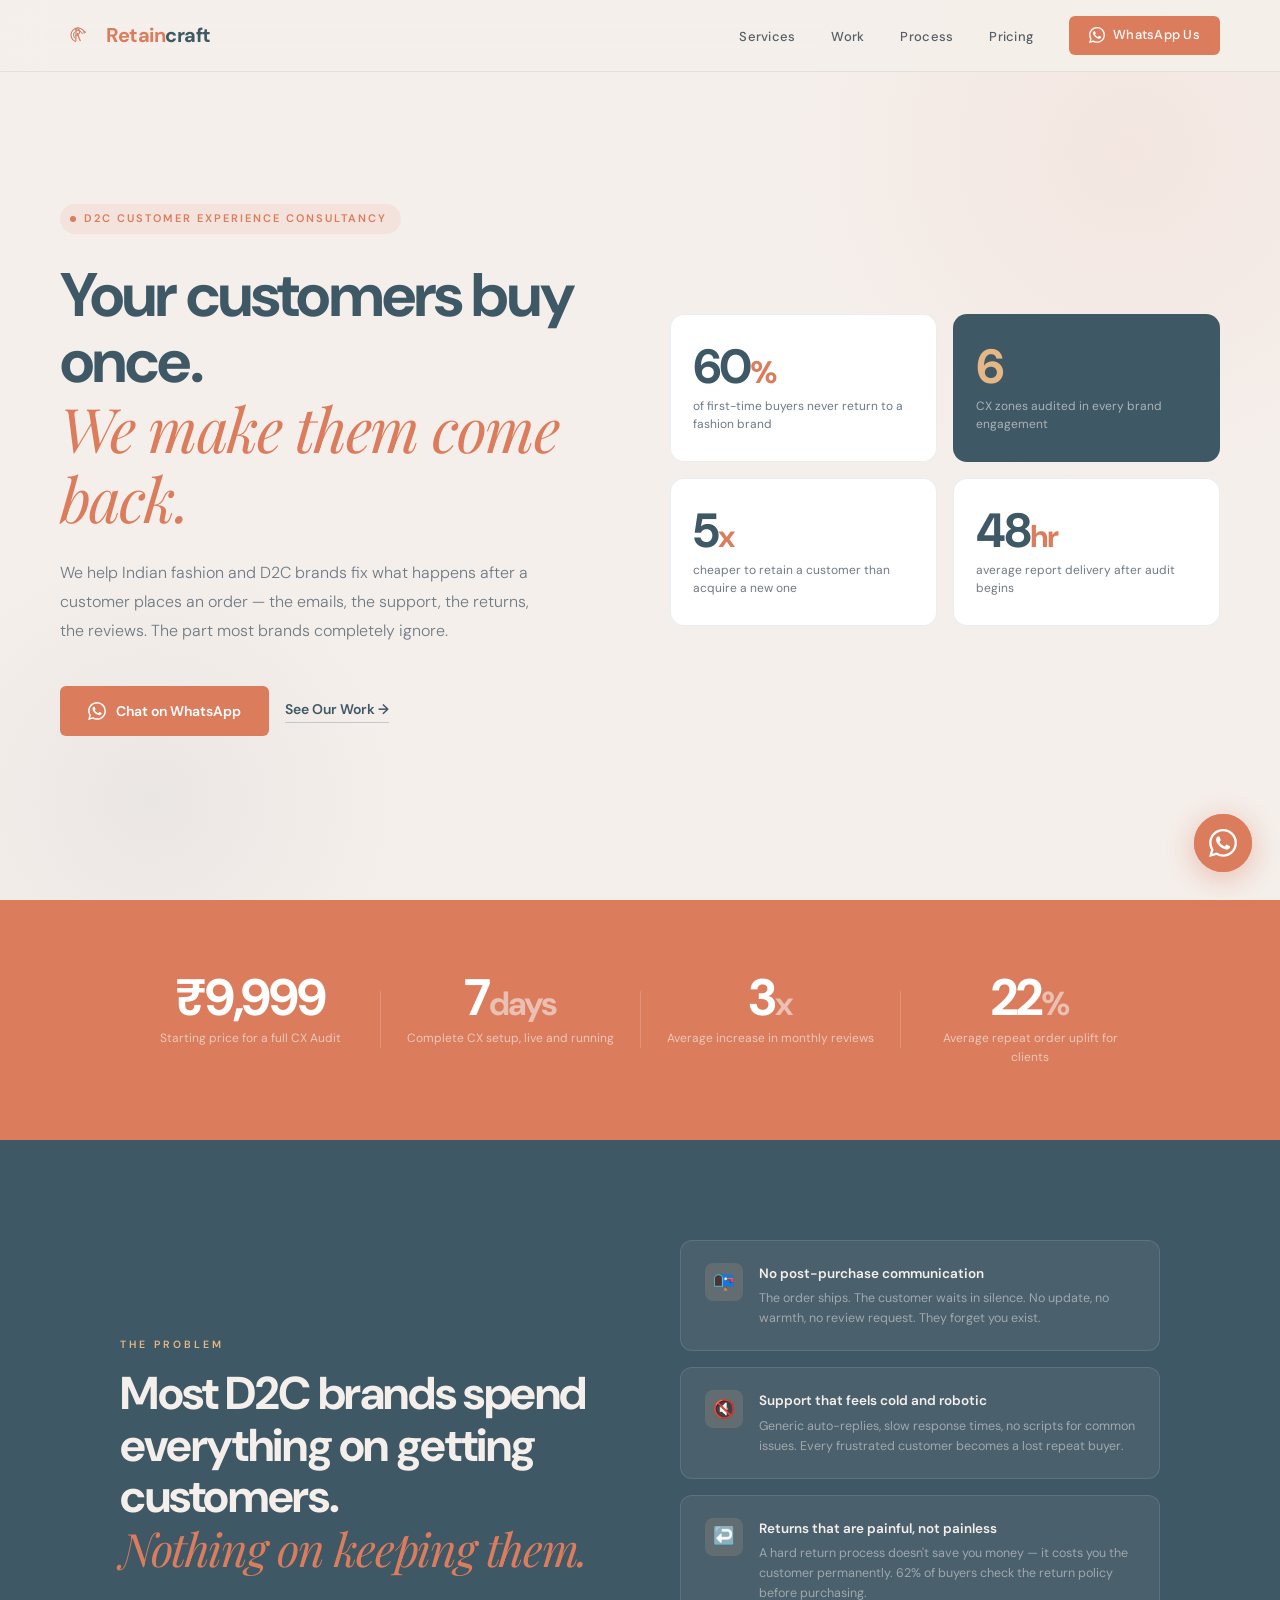
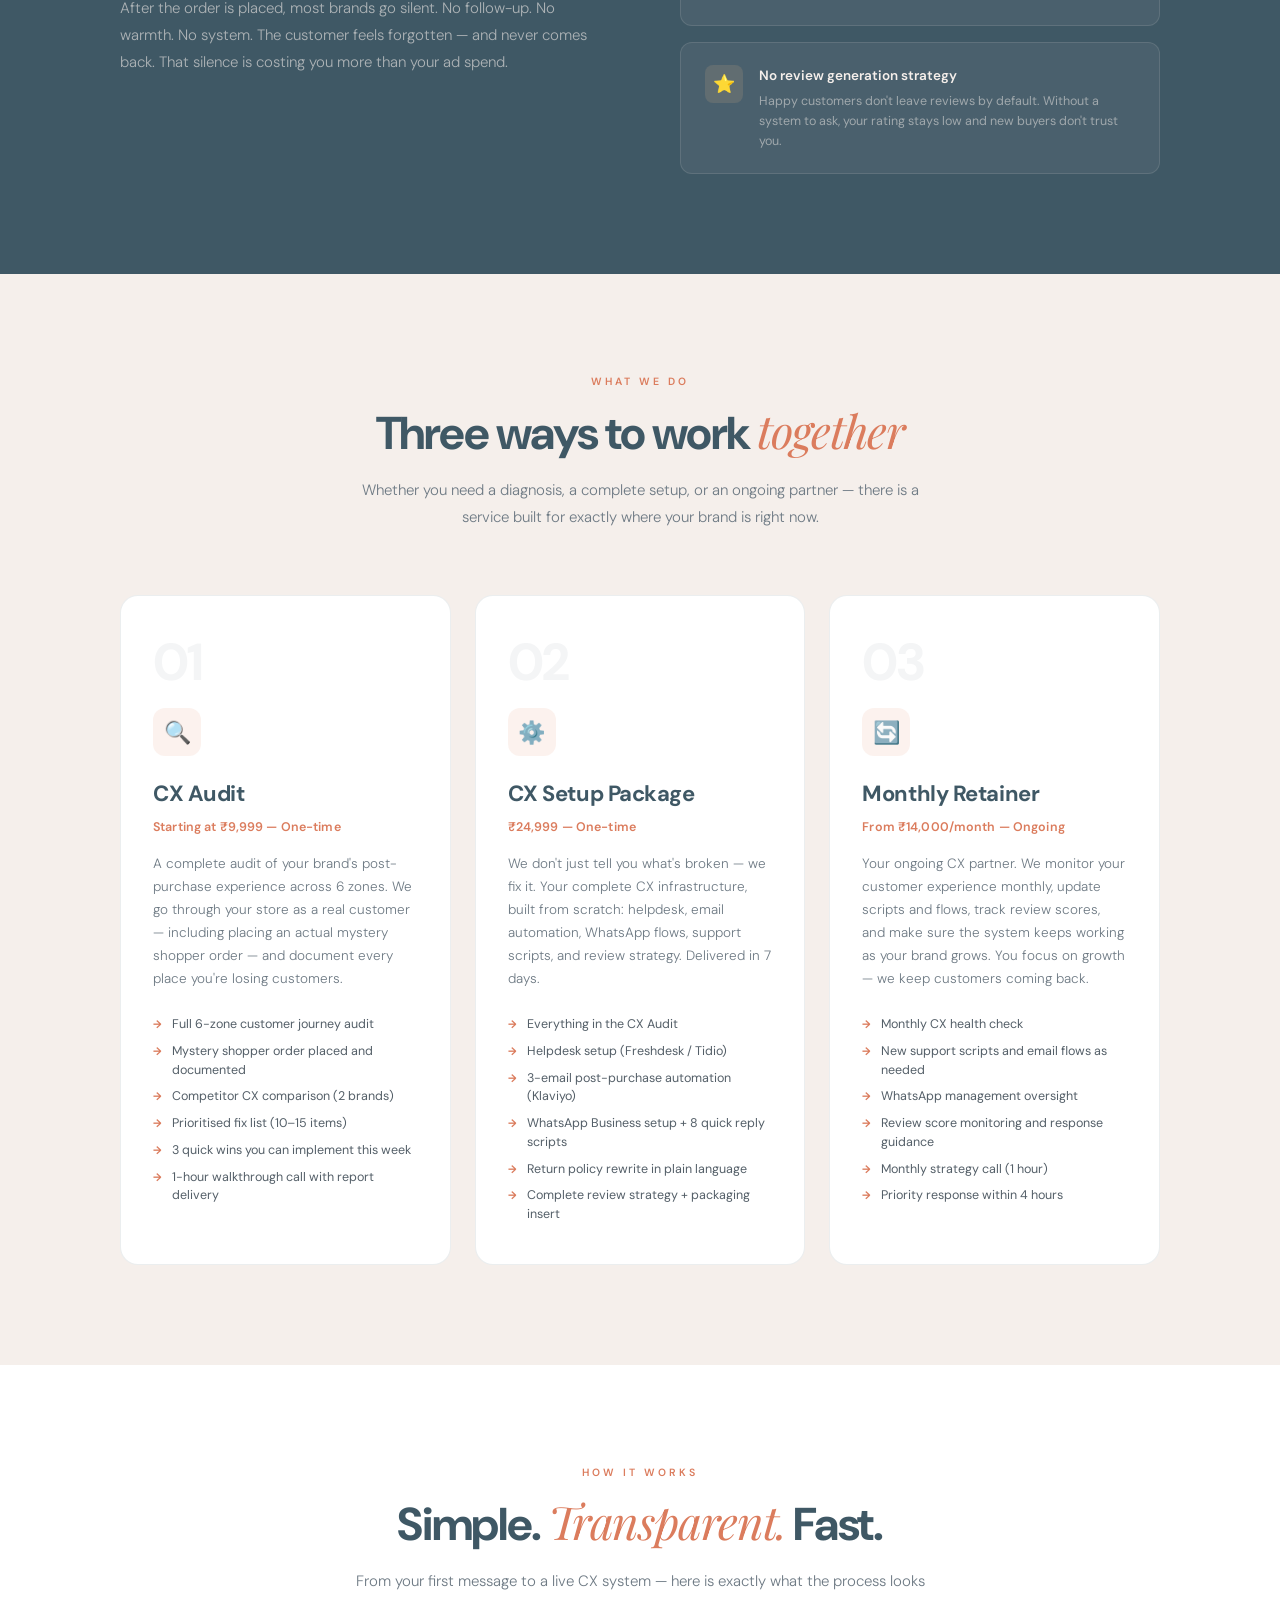
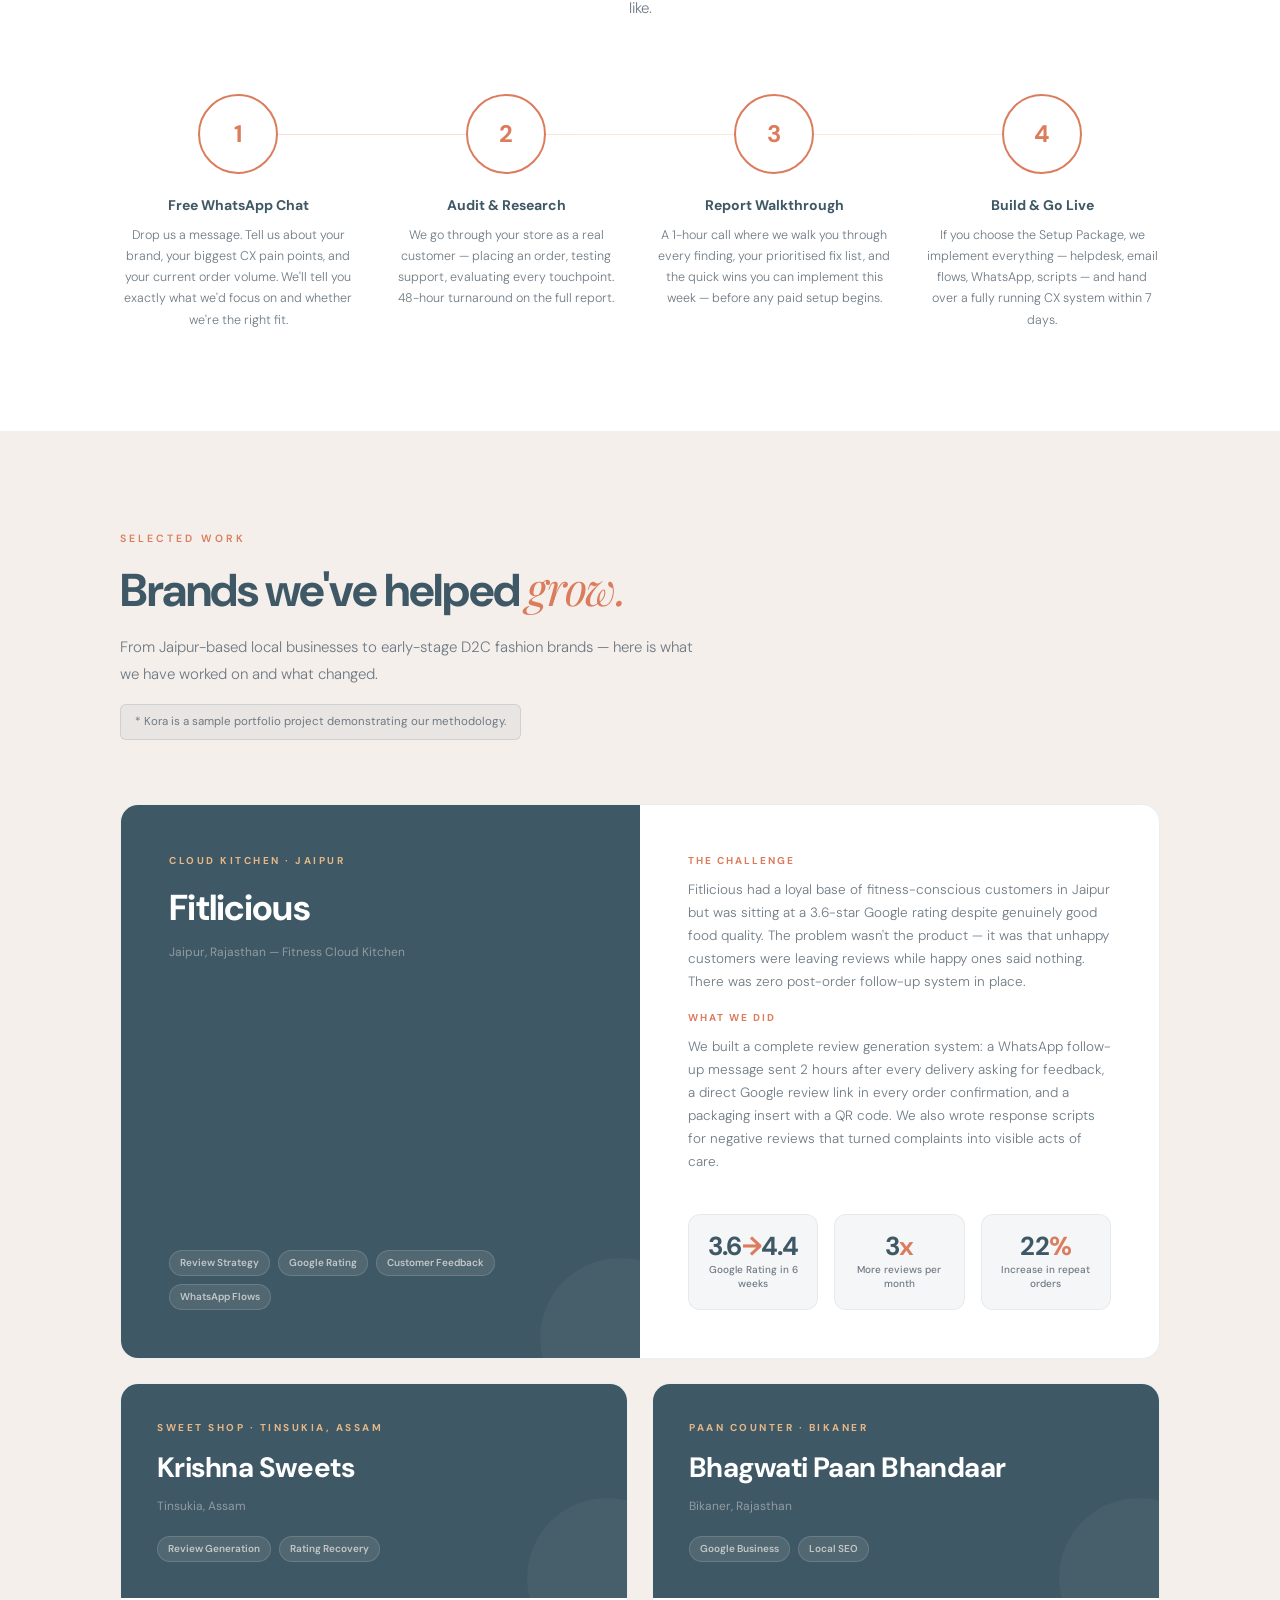
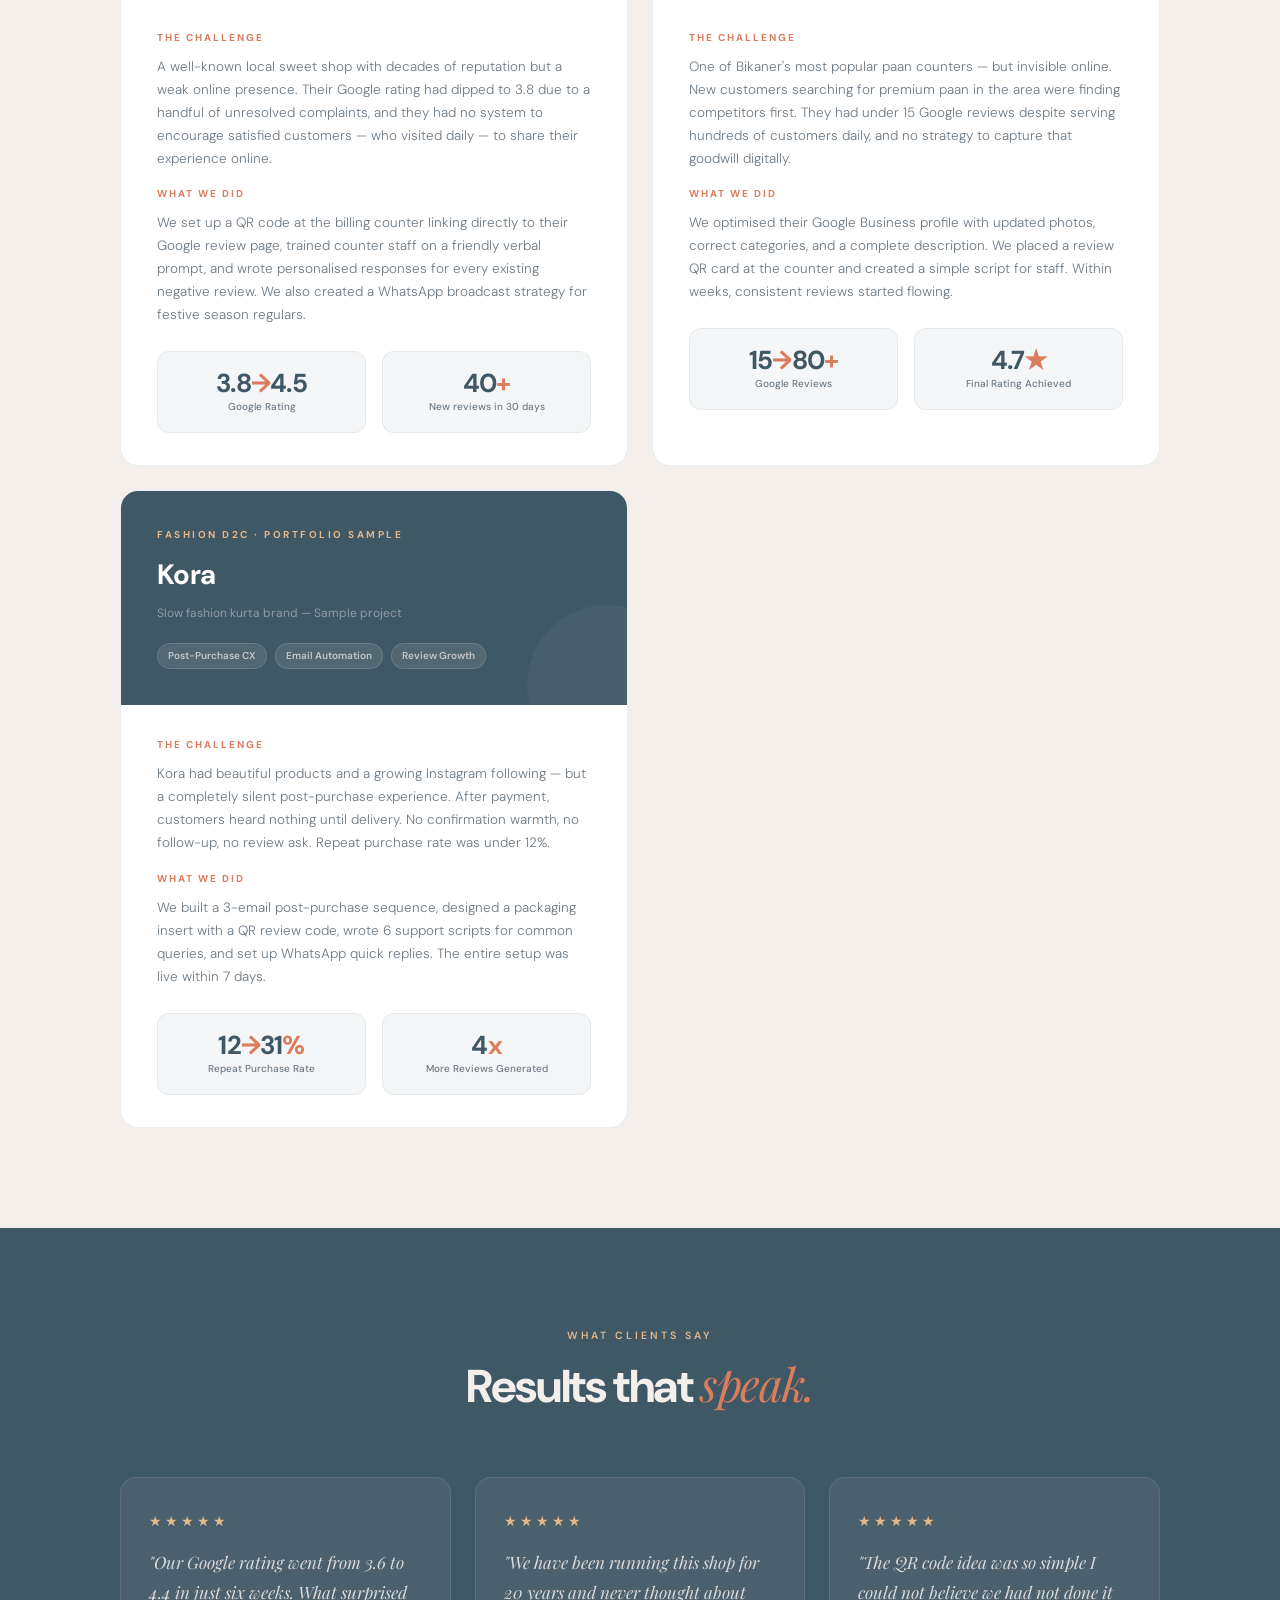
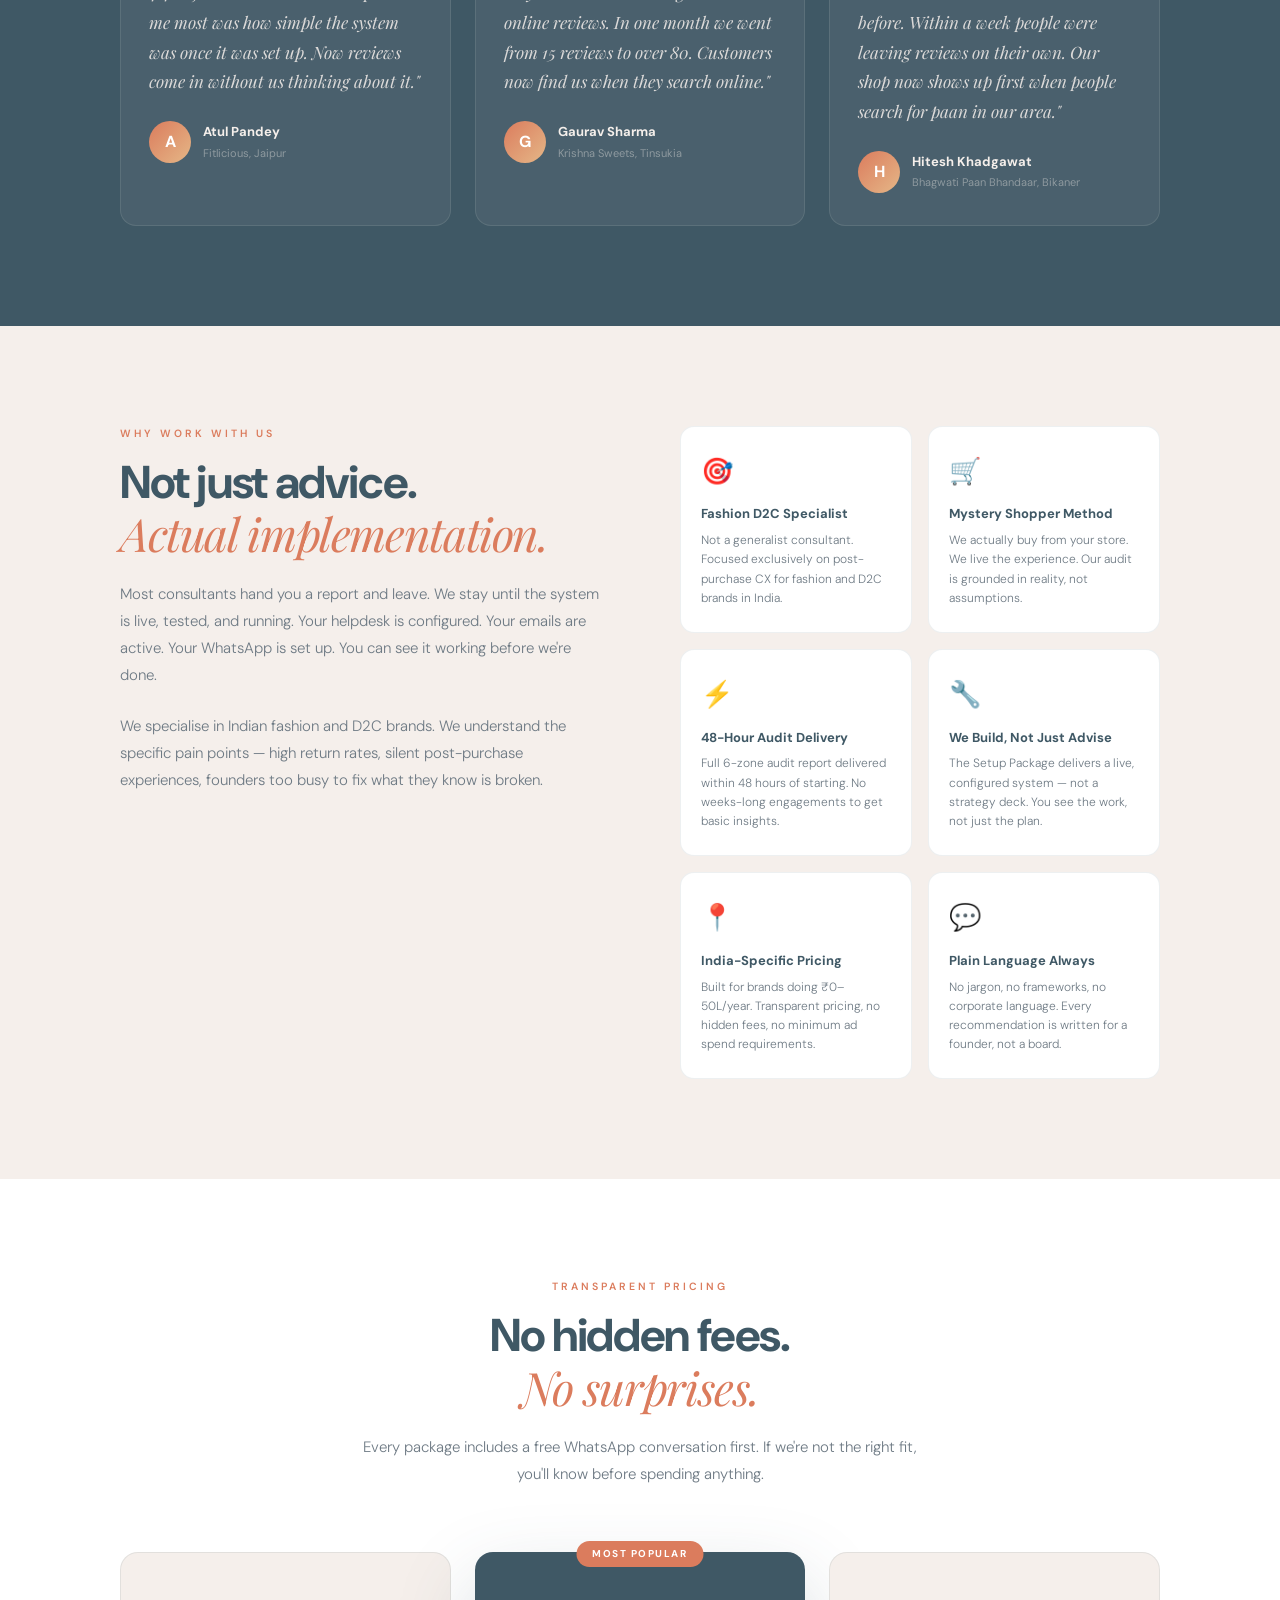
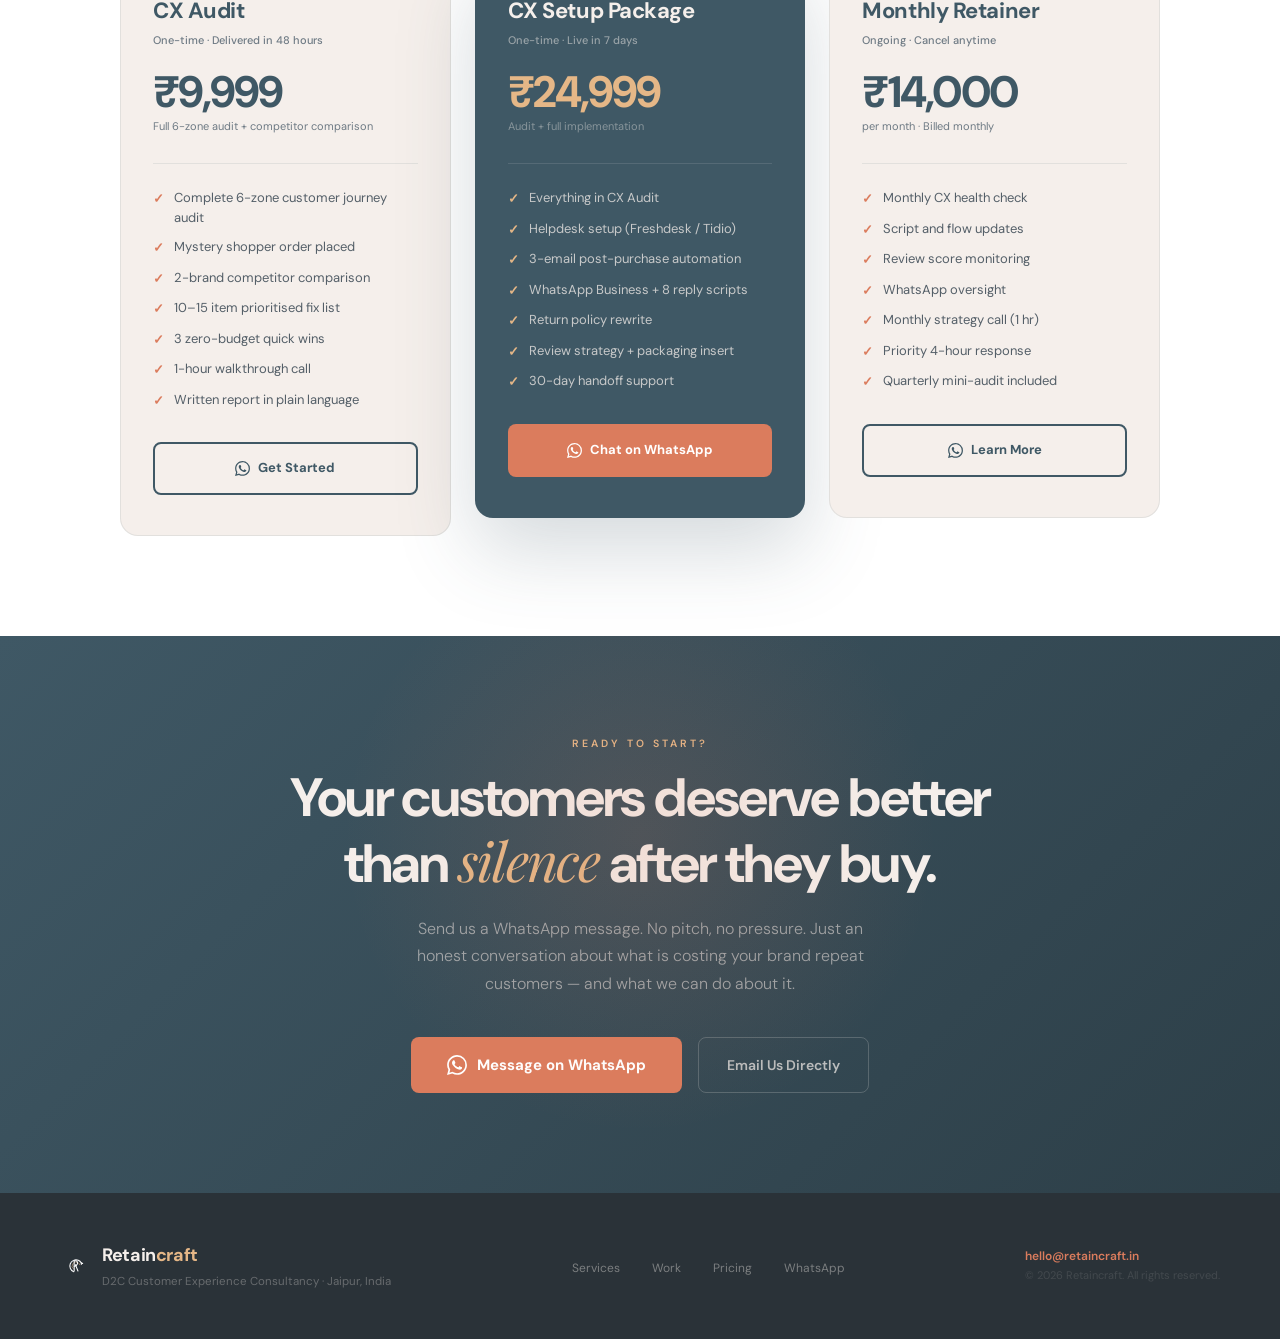
==== index.html @ b1ca8099 "Add files via upload" ====
<!DOCTYPE html>
<html lang="en">
<head>
<meta charset="UTF-8">
<meta name="viewport" content="width=device-width, initial-scale=1.0">
<title>Retaincraft — D2C Customer Experience Consultancy</title>
<link rel="preconnect" href="https://fonts.googleapis.com">
<link rel="preconnect" href="https://fonts.gstatic.com" crossorigin>
<link href="https://fonts.googleapis.com/css2?family=DM+Sans:ital,opsz,wght@0,9..40,300;0,9..40,400;0,9..40,500;0,9..40,600;0,9..40,700;1,9..40,300;1,9..40,400&family=Playfair+Display:ital,wght@1,400;1,700&display=swap" rel="stylesheet">

<style>
/* ─── BRAND TOKENS ─────────────────────────────────────────── */
:root {
  --terracotta: #DB7C5D;
  --teal:       #3F5865;
  --teal-dark:  #2d3f48;
  --sunburst:   #E5B787;
  --parchment:  #F5EFEB;
  --slate:      #545F68;
  --slate-light:#6e7a84;
  --white:      #FFFFFF;
  --ink:        #2a3238;
}

*,*::before,*::after{box-sizing:border-box;margin:0;padding:0}
html{scroll-behavior:smooth;font-size:16px}
body{font-family:'DM Sans',sans-serif;background:var(--parchment);color:var(--slate);overflow-x:hidden;line-height:1.6}

/* ─── NOISE TEXTURE ─── */
body::before{
  content:'';position:fixed;inset:0;
  background-image:url("data:image/svg+xml,%3Csvg viewBox='0 0 256 256' xmlns='http://www.w3.org/2000/svg'%3E%3Cfilter id='noise'%3E%3CfeTurbulence type='fractalNoise' baseFrequency='0.85' numOctaves='4' stitchTiles='stitch'/%3E%3C/filter%3E%3Crect width='100%25' height='100%25' filter='url(%23noise)' opacity='0.04'/%3E%3C/svg%3E");
  background-size:200px;pointer-events:none;z-index:0;opacity:0.5;
}
body>*{position:relative;z-index:1}

/* ─── NAV ─── */
nav{
  position:fixed;top:0;left:0;right:0;z-index:200;
  padding:16px 60px;display:flex;justify-content:space-between;align-items:center;
  background:rgba(245,239,235,0.88);backdrop-filter:blur(20px);
  border-bottom:1px solid rgba(63,88,101,0.1);
  transition:box-shadow 0.3s,background 0.3s;
}
nav.scrolled{box-shadow:0 4px 32px rgba(63,88,101,0.12);background:rgba(245,239,235,0.97)}
.nav-logo{display:flex;align-items:center;gap:10px;text-decoration:none}
.nav-logo-canvas{display:block}
.nav-wordmark{font-size:20px;font-weight:700;letter-spacing:-0.5px;color:var(--terracotta)}
.nav-wordmark span{color:var(--teal)}
.nav-links{display:flex;gap:36px;list-style:none;align-items:center}
.nav-links a{font-size:13px;font-weight:500;color:var(--slate);text-decoration:none;transition:color 0.2s;letter-spacing:0.02em}
.nav-links a:hover{color:var(--terracotta)}
.nav-wa{
  display:flex;align-items:center;gap:8px;
  background:var(--terracotta);color:var(--white)!important;
  padding:9px 20px;border-radius:6px;font-size:13px;font-weight:600;
  text-decoration:none;transition:all 0.25s;letter-spacing:0.02em;
}
.nav-wa:hover{background:var(--teal);transform:translateY(-1px);box-shadow:0 6px 20px rgba(219,124,93,0.35)}
.nav-wa svg{flex-shrink:0}
.hamburger{display:none;flex-direction:column;gap:5px;cursor:pointer;padding:4px}
.hamburger span{width:22px;height:2px;background:var(--teal);border-radius:2px;transition:all 0.3s}
.mobile-menu{display:none;position:fixed;top:0;left:0;right:0;bottom:0;background:var(--parchment);z-index:199;padding:80px 40px 40px;flex-direction:column;gap:24px}
.mobile-menu.open{display:flex}
.mobile-menu a{font-size:22px;font-weight:600;color:var(--teal);text-decoration:none;padding:12px 0;border-bottom:1px solid rgba(63,88,101,0.1)}
.mobile-menu-wa{background:var(--terracotta)!important;color:var(--white)!important;padding:16px 24px!important;border-radius:8px;border-bottom:none!important;text-align:center;margin-top:8px;display:flex!important;align-items:center;justify-content:center;gap:10px}

/* ─── HERO ─── */
#hero{
  min-height:100vh;display:grid;grid-template-columns:1fr 1fr;align-items:center;
  padding:120px 60px 80px;gap:60px;position:relative;overflow:hidden;
  background:var(--parchment);
}
.hero-bg-blob{
  position:absolute;top:-200px;right:-200px;width:700px;height:700px;
  background:radial-gradient(circle,rgba(219,124,93,0.08),transparent 70%);
  border-radius:50%;pointer-events:none;
}
.hero-bg-blob2{
  position:absolute;bottom:-150px;left:-100px;width:500px;height:500px;
  background:radial-gradient(circle,rgba(63,88,101,0.06),transparent 70%);
  border-radius:50%;pointer-events:none;
}
.hero-pill{
  display:inline-flex;align-items:center;gap:8px;
  font-size:11px;font-weight:600;letter-spacing:2px;text-transform:uppercase;
  color:var(--terracotta);background:rgba(219,124,93,0.1);
  padding:6px 14px 6px 10px;border-radius:20px;margin-bottom:28px;
  opacity:0;animation:fadeUp 0.8s 0.1s forwards;
}
.hero-pill::before{content:'';width:6px;height:6px;background:var(--terracotta);border-radius:50%;flex-shrink:0}
.hero-title{
  font-family:'DM Sans',sans-serif;
  font-size:clamp(38px,4.8vw,64px);font-weight:700;line-height:1.08;
  color:var(--teal);margin-bottom:24px;letter-spacing:-0.03em;
  opacity:0;animation:fadeUp 0.8s 0.25s forwards;
}
.hero-title em{font-family:'Playfair Display',serif;font-style:italic;color:var(--terracotta);font-weight:400}
.hero-sub{
  font-size:16px;line-height:1.8;color:var(--slate-light);max-width:480px;
  margin-bottom:40px;font-weight:300;
  opacity:0;animation:fadeUp 0.8s 0.4s forwards;
}
.hero-actions{
  display:flex;gap:16px;align-items:center;flex-wrap:wrap;
  opacity:0;animation:fadeUp 0.8s 0.55s forwards;
}
.btn-wa{
  display:inline-flex;align-items:center;gap:10px;
  background:var(--terracotta);color:var(--white);
  padding:14px 28px;border-radius:6px;font-size:14px;font-weight:600;
  text-decoration:none;transition:all 0.25s;
}
.btn-wa:hover{background:var(--teal);transform:translateY(-2px);box-shadow:0 10px 30px rgba(219,124,93,0.35)}
.btn-ghost{
  color:var(--teal);font-size:14px;font-weight:600;text-decoration:none;
  display:flex;align-items:center;gap:8px;transition:gap 0.2s;
  border-bottom:1.5px solid rgba(63,88,101,0.25);padding-bottom:2px;
}
.btn-ghost:hover{gap:14px;border-color:var(--terracotta);color:var(--terracotta)}

/* Hero right stats */
.hero-right{opacity:0;animation:fadeIn 1s 0.4s forwards}
.hero-stats{display:grid;grid-template-columns:1fr 1fr;gap:16px}
.stat-card{
  background:var(--white);border:1px solid rgba(63,88,101,0.1);border-radius:14px;
  padding:28px 22px;transition:all 0.3s;position:relative;overflow:hidden;
}
.stat-card::after{
  content:'';position:absolute;bottom:0;left:0;right:0;height:3px;
  background:var(--terracotta);transform:scaleX(0);transform-origin:left;transition:transform 0.3s;
}
.stat-card:hover{transform:translateY(-4px);box-shadow:0 16px 48px rgba(63,88,101,0.12)}
.stat-card:hover::after{transform:scaleX(1)}
.stat-num{
  font-size:clamp(36px,4vw,48px);font-weight:700;color:var(--teal);
  line-height:1;margin-bottom:6px;letter-spacing:-0.04em;
}
.stat-num span{color:var(--terracotta);font-size:0.65em}
.stat-label{font-size:12px;color:var(--slate-light);font-weight:400;line-height:1.5}
.stat-card.dark{background:var(--teal)}
.stat-card.dark .stat-num{color:var(--sunburst)}
.stat-card.dark .stat-num span{color:rgba(229,183,135,0.7)}
.stat-card.dark .stat-label{color:rgba(245,239,235,0.6)}
.stat-card.dark::after{background:var(--sunburst)}

/* ─── SHARED SECTION ─── */
section{position:relative;z-index:1}
.section-inner{max-width:1160px;margin:0 auto;padding:0 60px}
.section-tag{
  font-size:10.5px;font-weight:600;letter-spacing:3px;text-transform:uppercase;
  color:var(--terracotta);margin-bottom:14px;display:block;
}
.section-title{
  font-family:'DM Sans',sans-serif;font-size:clamp(30px,4vw,46px);
  font-weight:700;color:var(--teal);line-height:1.12;margin-bottom:18px;
  letter-spacing:-0.03em;
}
.section-title em{font-family:'Playfair Display',serif;font-style:italic;color:var(--terracotta);font-weight:400}
.section-body{font-size:15px;color:var(--slate-light);line-height:1.8;max-width:580px;font-weight:300}

/* ─── PROBLEM ─── */
#problem{padding:100px 0;background:var(--teal);overflow:hidden}
#problem .section-inner{display:grid;grid-template-columns:1fr 1fr;gap:80px;align-items:center}
.problem-left .section-tag{color:var(--sunburst)}
.problem-left .section-title{color:var(--parchment)}
.problem-left .section-body{color:rgba(245,239,235,0.6)}
.problem-right{display:flex;flex-direction:column;gap:16px}
.problem-item{
  background:rgba(245,239,235,0.06);border:1px solid rgba(245,239,235,0.12);
  border-radius:12px;padding:22px 24px;display:flex;align-items:flex-start;gap:16px;
  transition:all 0.3s;
}
.problem-item:hover{background:rgba(245,239,235,0.1);border-color:rgba(229,183,135,0.4);transform:translateX(6px)}
.problem-icon{
  font-size:18px;min-width:38px;height:38px;background:rgba(229,183,135,0.15);
  border-radius:8px;display:flex;align-items:center;justify-content:center;flex-shrink:0;
}
.problem-text strong{display:block;font-size:13.5px;font-weight:600;color:var(--parchment);margin-bottom:4px}
.problem-text p{font-size:12.5px;color:rgba(245,239,235,0.5);line-height:1.6}

/* ─── SERVICES ─── */
#services{padding:100px 0;background:var(--parchment)}
.services-header{text-align:center;margin-bottom:64px}
.services-header .section-body{margin:0 auto}
.services-grid{display:grid;grid-template-columns:repeat(3,1fr);gap:24px}
.service-card{
  background:var(--white);border:1px solid rgba(63,88,101,0.1);border-radius:18px;
  padding:40px 32px;transition:all 0.35s;position:relative;overflow:hidden;
}
.service-card::before{
  content:'';position:absolute;top:0;left:0;right:0;height:4px;
  background:linear-gradient(90deg,var(--terracotta),var(--sunburst));
  transform:scaleX(0);transform-origin:left;transition:transform 0.35s;
}
.service-card:hover{transform:translateY(-6px);box-shadow:0 24px 64px rgba(63,88,101,0.12);border-color:transparent}
.service-card:hover::before{transform:scaleX(1)}
.service-num{
  font-size:52px;font-weight:700;color:rgba(63,88,101,0.06);line-height:1;
  margin-bottom:20px;letter-spacing:-0.04em;
}
.service-icon{
  width:48px;height:48px;background:rgba(219,124,93,0.1);border-radius:12px;
  display:flex;align-items:center;justify-content:center;font-size:22px;margin-bottom:20px;
}
.service-name{font-size:22px;font-weight:700;color:var(--teal);margin-bottom:6px;letter-spacing:-0.02em}
.service-price{font-size:12.5px;font-weight:600;color:var(--terracotta);margin-bottom:16px;letter-spacing:0.01em}
.service-desc{font-size:13.5px;color:var(--slate-light);line-height:1.7;margin-bottom:24px;font-weight:300}
.service-features{list-style:none;display:flex;flex-direction:column;gap:8px}
.service-features li{
  font-size:12.5px;color:var(--slate);display:flex;align-items:flex-start;gap:10px;line-height:1.5;
}
.service-features li::before{
  content:'→';color:var(--terracotta);font-weight:700;margin-top:1px;flex-shrink:0;font-size:11px;
}

/* ─── PROCESS ─── */
#process{padding:100px 0;background:var(--white)}
.process-header{text-align:center;margin-bottom:72px}
.process-header .section-body{margin:0 auto}
.process-steps{display:grid;grid-template-columns:repeat(4,1fr);gap:32px;position:relative}
.process-steps::before{
  content:'';position:absolute;top:40px;
  left:calc(12.5% + 20px);right:calc(12.5% + 20px);height:1px;
  background:linear-gradient(90deg,var(--terracotta),var(--sunburst));opacity:0.25;
}
.process-step{text-align:center}
.step-bubble{
  width:80px;height:80px;border-radius:50%;border:2px solid var(--terracotta);
  display:flex;align-items:center;justify-content:center;margin:0 auto 20px;
  font-size:24px;font-weight:700;color:var(--terracotta);position:relative;z-index:1;
  transition:all 0.3s;background:var(--white);
}
.process-step:hover .step-bubble{
  background:var(--terracotta);color:var(--white);transform:scale(1.1);
  box-shadow:0 8px 30px rgba(219,124,93,0.3);
}
.step-title{font-size:14px;font-weight:700;color:var(--teal);margin-bottom:8px}
.step-desc{font-size:12.5px;color:var(--slate-light);line-height:1.7;font-weight:300}

/* ─── CASE STUDIES ─── */
#work{padding:100px 0;background:var(--parchment)}
.work-header{margin-bottom:64px}
.work-disclaimer{
  font-size:11.5px;color:var(--slate-light);
  background:rgba(63,88,101,0.06);border:1px solid rgba(63,88,101,0.15);
  padding:8px 14px;border-radius:6px;margin-top:16px;display:inline-block;
}
.cases-grid{display:grid;grid-template-columns:repeat(2,1fr);gap:24px}
.case-card{
  background:var(--white);border:1px solid rgba(63,88,101,0.1);
  border-radius:18px;overflow:hidden;transition:all 0.35s;
}
.case-card:hover{transform:translateY(-5px);box-shadow:0 24px 64px rgba(63,88,101,0.12)}
.case-card.featured{grid-column:1/-1;display:grid;grid-template-columns:1fr 1fr}
.case-header{padding:36px;background:var(--teal);position:relative;overflow:hidden}
.case-header::before{
  content:'';position:absolute;bottom:-60px;right:-60px;width:160px;height:160px;
  background:rgba(245,239,235,0.04);border-radius:50%;
}
.case-card.featured .case-header{padding:48px;display:flex;flex-direction:column;justify-content:space-between}
.case-type{font-size:10px;font-weight:700;letter-spacing:2.5px;text-transform:uppercase;color:var(--sunburst);margin-bottom:10px}
.case-brand{font-size:28px;font-weight:700;color:var(--white);margin-bottom:6px;letter-spacing:-0.02em}
.case-card.featured .case-brand{font-size:36px}
.case-location{font-size:12px;color:rgba(245,239,235,0.45);margin-bottom:20px}
.case-tags{display:flex;flex-wrap:wrap;gap:8px}
.case-tag{
  font-size:10px;font-weight:600;padding:4px 10px;border-radius:20px;
  background:rgba(245,239,235,0.1);color:rgba(245,239,235,0.7);
  border:1px solid rgba(245,239,235,0.15);
}
.case-body{padding:32px 36px}
.case-card.featured .case-body{padding:48px;display:flex;flex-direction:column;justify-content:center}
.case-section-title{font-size:10px;font-weight:700;letter-spacing:2px;text-transform:uppercase;color:var(--terracotta);margin-bottom:10px}
.case-text{font-size:13.5px;color:var(--slate-light);line-height:1.7;margin-bottom:16px;font-weight:300}
.case-results{display:grid;grid-template-columns:repeat(3,1fr);gap:16px;margin-top:24px}
.case-card:not(.featured) .case-results{grid-template-columns:repeat(2,1fr)}
.result-item{
  text-align:center;padding:18px 10px;background:rgba(63,88,101,0.05);
  border-radius:12px;border:1px solid rgba(63,88,101,0.08);
}
.result-num{
  font-size:26px;font-weight:700;color:var(--teal);line-height:1;
  margin-bottom:4px;letter-spacing:-0.03em;
}
.result-num span{color:var(--terracotta)}
.result-label{font-size:10px;color:var(--slate-light);font-weight:500;line-height:1.4}

/* ─── TESTIMONIALS ─── */
#testimonials{padding:100px 0;background:var(--teal)}
.testimonials-header{text-align:center;margin-bottom:64px}
.testimonials-header .section-tag{color:var(--sunburst)}
.testimonials-header .section-title{color:var(--parchment)}
.testimonials-grid{display:grid;grid-template-columns:repeat(3,1fr);gap:24px}
.testimonial-card{
  background:rgba(245,239,235,0.06);border:1px solid rgba(245,239,235,0.1);
  border-radius:16px;padding:32px 28px;transition:all 0.3s;
}
.testimonial-card:hover{background:rgba(245,239,235,0.1);transform:translateY(-4px);border-color:rgba(229,183,135,0.3)}
.testimonial-stars{font-size:14px;color:var(--sunburst);margin-bottom:16px;letter-spacing:3px}
.testimonial-quote{
  font-family:'Playfair Display',serif;font-size:17px;font-style:italic;
  color:rgba(245,239,235,0.85);line-height:1.75;margin-bottom:24px;font-weight:400;
}
.testimonial-author{display:flex;align-items:center;gap:12px}
.author-avatar{
  width:42px;height:42px;border-radius:50%;
  background:linear-gradient(135deg,var(--terracotta),var(--sunburst));
  display:flex;align-items:center;justify-content:center;
  font-size:16px;font-weight:700;color:var(--white);flex-shrink:0;
}
.author-name{font-size:13px;font-weight:700;color:var(--parchment)}
.author-brand{font-size:11px;color:rgba(245,239,235,0.4);margin-top:2px}

/* ─── WHY ─── */
#why{padding:100px 0;background:var(--parchment)}
#why .section-inner{display:grid;grid-template-columns:1fr 1fr;gap:80px;align-items:start}
.why-grid{display:grid;grid-template-columns:1fr 1fr;gap:16px}
.why-item{
  background:var(--white);border:1px solid rgba(63,88,101,0.09);
  border-radius:14px;padding:24px 20px;transition:all 0.3s;
}
.why-item:hover{border-color:var(--terracotta);transform:translateY(-3px);box-shadow:0 8px 30px rgba(219,124,93,0.1)}
.why-icon{font-size:26px;margin-bottom:12px;display:block}
.why-title{font-size:13px;font-weight:700;color:var(--teal);margin-bottom:6px}
.why-desc{font-size:12px;color:var(--slate-light);line-height:1.6;font-weight:300}

/* ─── NUMBERS BAR ─── */
#numbers{padding:72px 0;background:var(--terracotta)}
.numbers-inner{max-width:1160px;margin:0 auto;padding:0 60px;display:grid;grid-template-columns:repeat(4,1fr);gap:0}
.number-block{text-align:center;padding:0 24px;position:relative}
.number-block+.number-block::before{
  content:'';position:absolute;left:0;top:50%;transform:translateY(-50%);
  height:60%;width:1px;background:rgba(245,239,235,0.2);
}
.number-value{font-size:clamp(36px,4vw,52px);font-weight:700;color:var(--white);letter-spacing:-0.04em;line-height:1}
.number-value span{color:rgba(245,239,235,0.6);font-size:0.65em}
.number-label{font-size:12px;color:rgba(245,239,235,0.65);margin-top:6px;font-weight:400}

/* ─── PRICING ─── */
#pricing{padding:100px 0;background:var(--white)}
.pricing-header{text-align:center;margin-bottom:64px}
.pricing-header .section-body{margin:0 auto}
.pricing-grid{display:grid;grid-template-columns:repeat(3,1fr);gap:24px;align-items:start}
.price-card{
  background:var(--parchment);border:1px solid rgba(63,88,101,0.1);
  border-radius:18px;padding:40px 32px;transition:all 0.35s;position:relative;
}
.price-card.featured-price{
  background:var(--teal);border-color:transparent;
  transform:scale(1.04);box-shadow:0 32px 80px rgba(63,88,101,0.22);
}
.price-card:hover:not(.featured-price){transform:translateY(-5px);box-shadow:0 20px 60px rgba(63,88,101,0.1)}
.popular-badge{
  position:absolute;top:-12px;left:50%;transform:translateX(-50%);
  background:var(--terracotta);color:var(--white);
  font-size:10px;font-weight:700;letter-spacing:1.5px;text-transform:uppercase;
  padding:5px 16px;border-radius:20px;white-space:nowrap;
}
.price-name{font-size:22px;font-weight:700;color:var(--teal);margin-bottom:4px;letter-spacing:-0.02em}
.featured-price .price-name{color:var(--parchment)}
.price-type{font-size:11px;color:var(--slate-light);font-weight:500;margin-bottom:20px}
.featured-price .price-type{color:rgba(245,239,235,0.5)}
.price-amount{font-size:44px;font-weight:700;color:var(--teal);line-height:1;margin-bottom:4px;letter-spacing:-0.04em}
.featured-price .price-amount{color:var(--sunburst)}
.price-sub{font-size:11px;color:var(--slate-light);margin-bottom:28px}
.featured-price .price-sub{color:rgba(245,239,235,0.4)}
.price-divider{height:1px;background:rgba(63,88,101,0.1);margin-bottom:24px}
.featured-price .price-divider{background:rgba(245,239,235,0.12)}
.price-features{list-style:none;display:flex;flex-direction:column;gap:10px;margin-bottom:32px}
.price-features li{
  font-size:13px;color:var(--slate);display:flex;align-items:flex-start;gap:10px;line-height:1.5;
}
.featured-price .price-features li{color:rgba(245,239,235,0.75)}
.price-features li::before{content:'✓';color:var(--terracotta);font-weight:700;flex-shrink:0;margin-top:1px}
.featured-price .price-features li::before{color:var(--sunburst)}
.price-btn{
  display:block;text-align:center;padding:14px 24px;border-radius:8px;
  font-size:13px;font-weight:700;text-decoration:none;transition:all 0.25s;
  display:flex;align-items:center;justify-content:center;gap:8px;
}
.price-btn-outline{border:2px solid var(--teal);color:var(--teal)}
.price-btn-outline:hover{background:var(--teal);color:var(--white)}
.price-btn-solid{background:var(--terracotta);color:var(--white);border:2px solid transparent}
.price-btn-solid:hover{background:var(--sunburst);color:var(--teal);transform:translateY(-2px);box-shadow:0 8px 24px rgba(219,124,93,0.3)}

/* ─── CTA ─── */
#cta{
  padding:100px 60px;
  background:linear-gradient(135deg,var(--teal) 0%,var(--teal-dark) 100%);
  text-align:center;position:relative;overflow:hidden;
}
#cta::before{
  content:'';position:absolute;top:-100px;left:50%;transform:translateX(-50%);
  width:600px;height:600px;
  background:radial-gradient(circle,rgba(219,124,93,0.15),transparent 70%);
  pointer-events:none;
}
.cta-tag{color:var(--sunburst)}
.cta-title{
  font-family:'DM Sans',sans-serif;font-size:clamp(32px,5vw,54px);font-weight:700;
  color:var(--parchment);line-height:1.15;max-width:700px;margin:0 auto 20px;
  letter-spacing:-0.03em;
}
.cta-title em{font-family:'Playfair Display',serif;font-style:italic;color:var(--sunburst);font-weight:400}
.cta-body{
  font-size:16px;color:rgba(245,239,235,0.55);max-width:480px;
  margin:0 auto 40px;line-height:1.7;font-weight:300;
}
.cta-actions{display:flex;gap:16px;justify-content:center;align-items:center;flex-wrap:wrap}
.cta-btn-wa{
  display:inline-flex;align-items:center;gap:10px;
  background:var(--terracotta);color:var(--white);
  padding:16px 36px;border-radius:8px;font-size:15px;font-weight:700;
  text-decoration:none;transition:all 0.25s;
}
.cta-btn-wa:hover{background:var(--sunburst);color:var(--teal);transform:translateY(-2px);box-shadow:0 12px 36px rgba(219,124,93,0.4)}
.cta-btn-ghost{
  color:rgba(245,239,235,0.7);font-size:14px;font-weight:600;text-decoration:none;
  border:1.5px solid rgba(245,239,235,0.2);padding:16px 28px;border-radius:8px;
  transition:all 0.25s;
}
.cta-btn-ghost:hover{border-color:rgba(245,239,235,0.5);color:var(--parchment)}

/* ─── FOOTER ─── */
footer{
  background:var(--ink);padding:48px 60px;
  display:flex;justify-content:space-between;align-items:center;flex-wrap:wrap;gap:20px;
}
.footer-brand{display:flex;align-items:center;gap:10px;text-decoration:none}
.footer-wordmark{font-size:18px;font-weight:700;color:var(--parchment);letter-spacing:-0.02em}
.footer-wordmark span{color:var(--sunburst)}
.footer-tagline{font-size:11.5px;color:rgba(245,239,235,0.3);margin-top:3px}
.footer-links{display:flex;gap:32px;list-style:none}
.footer-links a{font-size:12px;color:rgba(245,239,235,0.4);text-decoration:none;transition:color 0.2s}
.footer-links a:hover{color:rgba(245,239,235,0.8)}
.footer-contact{font-size:12px;color:rgba(245,239,235,0.3)}
.footer-wa-link{color:var(--terracotta);text-decoration:none;font-weight:600}
.footer-wa-link:hover{color:var(--sunburst)}

/* ─── ANIMATIONS ─── */
@keyframes fadeUp{from{opacity:0;transform:translateY(24px)}to{opacity:1;transform:translateY(0)}}
@keyframes fadeIn{from{opacity:0}to{opacity:1}}
.reveal{opacity:0;transform:translateY(30px);transition:opacity 0.7s ease,transform 0.7s ease}
.reveal.visible{opacity:1;transform:translateY(0)}

/* ─── FLOATING WA BUTTON ─── */
.float-wa{
  position:fixed;bottom:28px;right:28px;z-index:300;
  width:58px;height:58px;border-radius:50%;
  background:var(--terracotta);
  display:flex;align-items:center;justify-content:center;
  box-shadow:0 6px 30px rgba(219,124,93,0.45);
  text-decoration:none;transition:all 0.3s;
}
.float-wa:hover{background:var(--teal);transform:scale(1.1);box-shadow:0 10px 40px rgba(63,88,101,0.4)}
.float-wa-pulse{
  position:absolute;inset:0;border-radius:50%;border:2px solid var(--terracotta);
  animation:pulse 2s ease infinite;
}
@keyframes pulse{0%{transform:scale(1);opacity:0.6}100%{transform:scale(1.5);opacity:0}}

/* ─── RESPONSIVE ─── */
@media(max-width:1024px){
  nav{padding:16px 32px}
  #hero{padding:100px 32px 60px;gap:40px}
  .section-inner{padding:0 32px}
  .services-grid{grid-template-columns:1fr 1fr}
  .process-steps{grid-template-columns:repeat(2,1fr)}
  .process-steps::before{display:none}
  .cases-grid{grid-template-columns:1fr}
  .case-card.featured{grid-template-columns:1fr}
  .testimonials-grid{grid-template-columns:1fr 1fr}
  .pricing-grid{grid-template-columns:1fr;max-width:480px;margin:0 auto}
  .price-card.featured-price{transform:scale(1)}
  #why .section-inner{grid-template-columns:1fr}
  .numbers-inner{grid-template-columns:repeat(2,1fr);gap:40px}
  .number-block+.number-block::before{display:none}
  footer{padding:40px 32px}
  #cta{padding:80px 32px}
}
@media(max-width:768px){
  nav{padding:14px 20px}
  .nav-links{display:none}
  .hamburger{display:flex}
  #hero{grid-template-columns:1fr;padding:90px 20px 60px}
  .hero-stats{grid-template-columns:1fr 1fr}
  .section-inner{padding:0 20px}
  .services-grid{grid-template-columns:1fr}
  .process-steps{grid-template-columns:1fr 1fr}
  .testimonials-grid{grid-template-columns:1fr}
  #problem .section-inner{grid-template-columns:1fr;gap:40px}
  .cases-grid{grid-template-columns:1fr}
  #cta{padding:72px 20px}
  footer{flex-direction:column;text-align:center;padding:32px 20px;gap:28px}
  .footer-links{flex-wrap:wrap;justify-content:center;gap:20px}
  .why-grid{grid-template-columns:1fr}
  .numbers-inner{padding:0 20px;grid-template-columns:1fr 1fr}
  .number-block+.number-block::before{display:none}
  .case-card.featured{grid-template-columns:1fr}
}
</style>
</head>
<body>

<!-- ─── FLOATING WHATSAPP ─── -->
<a class="float-wa" href="https://wa.me/919998096981" target="_blank" rel="noopener" aria-label="Chat on WhatsApp">
  <div class="float-wa-pulse"></div>
  <svg width="28" height="28" viewBox="0 0 24 24" fill="white" xmlns="http://www.w3.org/2000/svg">
    <path d="M17.472 14.382c-.297-.149-1.758-.867-2.03-.967-.273-.099-.471-.148-.67.15-.197.297-.767.966-.94 1.164-.173.199-.347.223-.644.075-.297-.15-1.255-.463-2.39-1.475-.883-.788-1.48-1.761-1.653-2.059-.173-.297-.018-.458.13-.606.134-.133.298-.347.446-.52.149-.174.198-.298.298-.497.099-.198.05-.371-.025-.52-.075-.149-.669-1.612-.916-2.207-.242-.579-.487-.5-.669-.51-.173-.008-.371-.01-.57-.01-.198 0-.52.074-.792.372-.272.297-1.04 1.016-1.04 2.479 0 1.462 1.065 2.875 1.213 3.074.149.198 2.096 3.2 5.077 4.487.709.306 1.262.489 1.694.625.712.227 1.36.195 1.871.118.571-.085 1.758-.719 2.006-1.413.248-.694.248-1.289.173-1.413-.074-.124-.272-.198-.57-.347m-5.421 7.403h-.004a9.87 9.87 0 01-5.031-1.378l-.361-.214-3.741.982.998-3.648-.235-.374a9.86 9.86 0 01-1.51-5.26c.001-5.45 4.436-9.884 9.888-9.884 2.64 0 5.122 1.03 6.988 2.898a9.825 9.825 0 012.893 6.994c-.003 5.45-4.437 9.884-9.885 9.884m8.413-18.297A11.815 11.815 0 0012.05 0C5.495 0 .16 5.335.157 11.892c0 2.096.547 4.142 1.588 5.945L.057 24l6.305-1.654a11.882 11.882 0 005.683 1.448h.005c6.554 0 11.89-5.335 11.893-11.893a11.821 11.821 0 00-3.48-8.413z"/>
  </svg>
</a>

<!-- ─── MOBILE MENU ─── -->
<div class="mobile-menu" id="mobileMenu">
  <a href="#services" onclick="closeMobile()">Services</a>
  <a href="#work" onclick="closeMobile()">Work</a>
  <a href="#process" onclick="closeMobile()">Process</a>
  <a href="#pricing" onclick="closeMobile()">Pricing</a>
  <a href="https://wa.me/919998096981" target="_blank" rel="noopener" class="mobile-menu-wa">
    <svg width="20" height="20" viewBox="0 0 24 24" fill="white"><path d="M17.472 14.382c-.297-.149-1.758-.867-2.03-.967-.273-.099-.471-.148-.67.15-.197.297-.767.966-.94 1.164-.173.199-.347.223-.644.075-.297-.15-1.255-.463-2.39-1.475-.883-.788-1.48-1.761-1.653-2.059-.173-.297-.018-.458.13-.606.134-.133.298-.347.446-.52.149-.174.198-.298.298-.497.099-.198.05-.371-.025-.52-.075-.149-.669-1.612-.916-2.207-.242-.579-.487-.5-.669-.51-.173-.008-.371-.01-.57-.01-.198 0-.52.074-.792.372-.272.297-1.04 1.016-1.04 2.479 0 1.462 1.065 2.875 1.213 3.074.149.198 2.096 3.2 5.077 4.487.709.306 1.262.489 1.694.625.712.227 1.36.195 1.871.118.571-.085 1.758-.719 2.006-1.413.248-.694.248-1.289.173-1.413-.074-.124-.272-.198-.57-.347m-5.421 7.403h-.004a9.87 9.87 0 01-5.031-1.378l-.361-.214-3.741.982.998-3.648-.235-.374a9.86 9.86 0 01-1.51-5.26c.001-5.45 4.436-9.884 9.888-9.884 2.64 0 5.122 1.03 6.988 2.898a9.825 9.825 0 012.893 6.994c-.003 5.45-4.437 9.884-9.885 9.884m8.413-18.297A11.815 11.815 0 0012.05 0C5.495 0 .16 5.335.157 11.892c0 2.096.547 4.142 1.588 5.945L.057 24l6.305-1.654a11.882 11.882 0 005.683 1.448h.005c6.554 0 11.89-5.335 11.893-11.893a11.821 11.821 0 00-3.48-8.413z"/></svg>
    Chat on WhatsApp
  </a>
</div>

<!-- ─── NAV ─── -->
<nav id="mainNav">
  <a href="#" class="nav-logo">
    <canvas id="navLogoCanvas" width="36" height="36" class="nav-logo-canvas"></canvas>
    <div>
      <div class="nav-wordmark">Retain<span>craft</span></div>
    </div>
  </a>
  <ul class="nav-links">
    <li><a href="#services">Services</a></li>
    <li><a href="#work">Work</a></li>
    <li><a href="#process">Process</a></li>
    <li><a href="#pricing">Pricing</a></li>
    <li>
      <a href="https://wa.me/919998096981" target="_blank" rel="noopener" class="nav-wa">
        <svg width="16" height="16" viewBox="0 0 24 24" fill="white"><path d="M17.472 14.382c-.297-.149-1.758-.867-2.03-.967-.273-.099-.471-.148-.67.15-.197.297-.767.966-.94 1.164-.173.199-.347.223-.644.075-.297-.15-1.255-.463-2.39-1.475-.883-.788-1.48-1.761-1.653-2.059-.173-.297-.018-.458.13-.606.134-.133.298-.347.446-.52.149-.174.198-.298.298-.497.099-.198.05-.371-.025-.52-.075-.149-.669-1.612-.916-2.207-.242-.579-.487-.5-.669-.51-.173-.008-.371-.01-.57-.01-.198 0-.52.074-.792.372-.272.297-1.04 1.016-1.04 2.479 0 1.462 1.065 2.875 1.213 3.074.149.198 2.096 3.2 5.077 4.487.709.306 1.262.489 1.694.625.712.227 1.36.195 1.871.118.571-.085 1.758-.719 2.006-1.413.248-.694.248-1.289.173-1.413-.074-.124-.272-.198-.57-.347m-5.421 7.403h-.004a9.87 9.87 0 01-5.031-1.378l-.361-.214-3.741.982.998-3.648-.235-.374a9.86 9.86 0 01-1.51-5.26c.001-5.45 4.436-9.884 9.888-9.884 2.64 0 5.122 1.03 6.988 2.898a9.825 9.825 0 012.893 6.994c-.003 5.45-4.437 9.884-9.885 9.884m8.413-18.297A11.815 11.815 0 0012.05 0C5.495 0 .16 5.335.157 11.892c0 2.096.547 4.142 1.588 5.945L.057 24l6.305-1.654a11.882 11.882 0 005.683 1.448h.005c6.554 0 11.89-5.335 11.893-11.893a11.821 11.821 0 00-3.48-8.413z"/></svg>
        WhatsApp Us
      </a>
    </li>
  </ul>
  <div class="hamburger" id="hamburger" onclick="toggleMobile()" aria-label="Menu">
    <span></span><span></span><span></span>
  </div>
</nav>

<!-- ─── HERO ─── -->
<section id="hero">
  <div class="hero-bg-blob"></div>
  <div class="hero-bg-blob2"></div>
  <div>
    <div class="hero-pill">D2C Customer Experience Consultancy</div>
    <h1 class="hero-title">Your customers buy once.<br><em>We make them come back.</em></h1>
    <p class="hero-sub">We help Indian fashion and D2C brands fix what happens after a customer places an order — the emails, the support, the returns, the reviews. The part most brands completely ignore.</p>
    <div class="hero-actions">
      <a href="https://wa.me/919998096981" target="_blank" rel="noopener" class="btn-wa">
        <svg width="18" height="18" viewBox="0 0 24 24" fill="white"><path d="M17.472 14.382c-.297-.149-1.758-.867-2.03-.967-.273-.099-.471-.148-.67.15-.197.297-.767.966-.94 1.164-.173.199-.347.223-.644.075-.297-.15-1.255-.463-2.39-1.475-.883-.788-1.48-1.761-1.653-2.059-.173-.297-.018-.458.13-.606.134-.133.298-.347.446-.52.149-.174.198-.298.298-.497.099-.198.05-.371-.025-.52-.075-.149-.669-1.612-.916-2.207-.242-.579-.487-.5-.669-.51-.173-.008-.371-.01-.57-.01-.198 0-.52.074-.792.372-.272.297-1.04 1.016-1.04 2.479 0 1.462 1.065 2.875 1.213 3.074.149.198 2.096 3.2 5.077 4.487.709.306 1.262.489 1.694.625.712.227 1.36.195 1.871.118.571-.085 1.758-.719 2.006-1.413.248-.694.248-1.289.173-1.413-.074-.124-.272-.198-.57-.347m-5.421 7.403h-.004a9.87 9.87 0 01-5.031-1.378l-.361-.214-3.741.982.998-3.648-.235-.374a9.86 9.86 0 01-1.51-5.26c.001-5.45 4.436-9.884 9.888-9.884 2.64 0 5.122 1.03 6.988 2.898a9.825 9.825 0 012.893 6.994c-.003 5.45-4.437 9.884-9.885 9.884m8.413-18.297A11.815 11.815 0 0012.05 0C5.495 0 .16 5.335.157 11.892c0 2.096.547 4.142 1.588 5.945L.057 24l6.305-1.654a11.882 11.882 0 005.683 1.448h.005c6.554 0 11.89-5.335 11.893-11.893a11.821 11.821 0 00-3.48-8.413z"/></svg>
        Chat on WhatsApp
      </a>
      <a href="#work" class="btn-ghost">See Our Work →</a>
    </div>
  </div>
  <div class="hero-right">
    <div class="hero-stats">
      <div class="stat-card">
        <div class="stat-num">60<span>%</span></div>
        <div class="stat-label">of first-time buyers never return to a fashion brand</div>
      </div>
      <div class="stat-card dark">
        <div class="stat-num">6</div>
        <div class="stat-label">CX zones audited in every brand engagement</div>
      </div>
      <div class="stat-card">
        <div class="stat-num">5<span>x</span></div>
        <div class="stat-label">cheaper to retain a customer than acquire a new one</div>
      </div>
      <div class="stat-card">
        <div class="stat-num">48<span>hr</span></div>
        <div class="stat-label">average report delivery after audit begins</div>
      </div>
    </div>
  </div>
</section>

<!-- ─── NUMBERS BAR ─── -->
<div id="numbers">
  <div class="numbers-inner">
    <div class="number-block reveal">
      <div class="number-value">₹9,999</div>
      <div class="number-label">Starting price for a full CX Audit</div>
    </div>
    <div class="number-block reveal">
      <div class="number-value">7<span>days</span></div>
      <div class="number-label">Complete CX setup, live and running</div>
    </div>
    <div class="number-block reveal">
      <div class="number-value">3<span>x</span></div>
      <div class="number-label">Average increase in monthly reviews</div>
    </div>
    <div class="number-block reveal">
      <div class="number-value">22<span>%</span></div>
      <div class="number-label">Average repeat order uplift for clients</div>
    </div>
  </div>
</div>

<!-- ─── PROBLEM ─── -->
<section id="problem">
  <div class="section-inner">
    <div class="problem-left">
      <span class="section-tag">The Problem</span>
      <h2 class="section-title" style="color:var(--parchment)">Most D2C brands spend everything on getting customers.<br><em>Nothing on keeping them.</em></h2>
      <p class="section-body">After the order is placed, most brands go silent. No follow-up. No warmth. No system. The customer feels forgotten — and never comes back. That silence is costing you more than your ad spend.</p>
    </div>
    <div class="problem-right">
      <div class="problem-item reveal">
        <div class="problem-icon">📭</div>
        <div class="problem-text">
          <strong>No post-purchase communication</strong>
          <p>The order ships. The customer waits in silence. No update, no warmth, no review request. They forget you exist.</p>
        </div>
      </div>
      <div class="problem-item reveal">
        <div class="problem-icon">🔇</div>
        <div class="problem-text">
          <strong>Support that feels cold and robotic</strong>
          <p>Generic auto-replies, slow response times, no scripts for common issues. Every frustrated customer becomes a lost repeat buyer.</p>
        </div>
      </div>
      <div class="problem-item reveal">
        <div class="problem-icon">↩️</div>
        <div class="problem-text">
          <strong>Returns that are painful, not painless</strong>
          <p>A hard return process doesn't save you money — it costs you the customer permanently. 62% of buyers check the return policy before purchasing.</p>
        </div>
      </div>
      <div class="problem-item reveal">
        <div class="problem-icon">⭐</div>
        <div class="problem-text">
          <strong>No review generation strategy</strong>
          <p>Happy customers don't leave reviews by default. Without a system to ask, your rating stays low and new buyers don't trust you.</p>
        </div>
      </div>
    </div>
  </div>
</section>

<!-- ─── SERVICES ─── -->
<section id="services">
  <div class="section-inner">
    <div class="services-header reveal">
      <span class="section-tag">What We Do</span>
      <h2 class="section-title">Three ways to work <em>together</em></h2>
      <p class="section-body">Whether you need a diagnosis, a complete setup, or an ongoing partner — there is a service built for exactly where your brand is right now.</p>
    </div>
    <div class="services-grid">
      <div class="service-card reveal">
        <div class="service-num">01</div>
        <div class="service-icon">🔍</div>
        <div class="service-name">CX Audit</div>
        <div class="service-price">Starting at ₹9,999 — One-time</div>
        <p class="service-desc">A complete audit of your brand's post-purchase experience across 6 zones. We go through your store as a real customer — including placing an actual mystery shopper order — and document every place you're losing customers.</p>
        <ul class="service-features">
          <li>Full 6-zone customer journey audit</li>
          <li>Mystery shopper order placed and documented</li>
          <li>Competitor CX comparison (2 brands)</li>
          <li>Prioritised fix list (10–15 items)</li>
          <li>3 quick wins you can implement this week</li>
          <li>1-hour walkthrough call with report delivery</li>
        </ul>
      </div>
      <div class="service-card reveal">
        <div class="service-num">02</div>
        <div class="service-icon">⚙️</div>
        <div class="service-name">CX Setup Package</div>
        <div class="service-price">₹24,999 — One-time</div>
        <p class="service-desc">We don't just tell you what's broken — we fix it. Your complete CX infrastructure, built from scratch: helpdesk, email automation, WhatsApp flows, support scripts, and review strategy. Delivered in 7 days.</p>
        <ul class="service-features">
          <li>Everything in the CX Audit</li>
          <li>Helpdesk setup (Freshdesk / Tidio)</li>
          <li>3-email post-purchase automation (Klaviyo)</li>
          <li>WhatsApp Business setup + 8 quick reply scripts</li>
          <li>Return policy rewrite in plain language</li>
          <li>Complete review strategy + packaging insert</li>
        </ul>
      </div>
      <div class="service-card reveal">
        <div class="service-num">03</div>
        <div class="service-icon">🔄</div>
        <div class="service-name">Monthly Retainer</div>
        <div class="service-price">From ₹14,000/month — Ongoing</div>
        <p class="service-desc">Your ongoing CX partner. We monitor your customer experience monthly, update scripts and flows, track review scores, and make sure the system keeps working as your brand grows. You focus on growth — we keep customers coming back.</p>
        <ul class="service-features">
          <li>Monthly CX health check</li>
          <li>New support scripts and email flows as needed</li>
          <li>WhatsApp management oversight</li>
          <li>Review score monitoring and response guidance</li>
          <li>Monthly strategy call (1 hour)</li>
          <li>Priority response within 4 hours</li>
        </ul>
      </div>
    </div>
  </div>
</section>

<!-- ─── PROCESS ─── -->
<section id="process">
  <div class="section-inner">
    <div class="process-header reveal">
      <span class="section-tag">How It Works</span>
      <h2 class="section-title">Simple. <em>Transparent.</em> Fast.</h2>
      <p class="section-body">From your first message to a live CX system — here is exactly what the process looks like.</p>
    </div>
    <div class="process-steps">
      <div class="process-step reveal">
        <div class="step-bubble">1</div>
        <div class="step-title">Free WhatsApp Chat</div>
        <p class="step-desc">Drop us a message. Tell us about your brand, your biggest CX pain points, and your current order volume. We'll tell you exactly what we'd focus on and whether we're the right fit.</p>
      </div>
      <div class="process-step reveal">
        <div class="step-bubble">2</div>
        <div class="step-title">Audit &amp; Research</div>
        <p class="step-desc">We go through your store as a real customer — placing an order, testing support, evaluating every touchpoint. 48-hour turnaround on the full report.</p>
      </div>
      <div class="process-step reveal">
        <div class="step-bubble">3</div>
        <div class="step-title">Report Walkthrough</div>
        <p class="step-desc">A 1-hour call where we walk you through every finding, your prioritised fix list, and the quick wins you can implement this week — before any paid setup begins.</p>
      </div>
      <div class="process-step reveal">
        <div class="step-bubble">4</div>
        <div class="step-title">Build &amp; Go Live</div>
        <p class="step-desc">If you choose the Setup Package, we implement everything — helpdesk, email flows, WhatsApp, scripts — and hand over a fully running CX system within 7 days.</p>
      </div>
    </div>
  </div>
</section>

<!-- ─── CASE STUDIES ─── -->
<section id="work">
  <div class="section-inner">
    <div class="work-header reveal">
      <span class="section-tag">Selected Work</span>
      <h2 class="section-title">Brands we've helped <em>grow.</em></h2>
      <p class="section-body">From Jaipur-based local businesses to early-stage D2C fashion brands — here is what we have worked on and what changed.</p>
      <span class="work-disclaimer">* Kora is a sample portfolio project demonstrating our methodology.</span>
    </div>
    <div class="cases-grid">

      <!-- FEATURED: Fitlicious -->
      <div class="case-card featured reveal">
        <div class="case-header">
          <div>
            <div class="case-type">Cloud Kitchen · Jaipur</div>
            <div class="case-brand">Fitlicious</div>
            <div class="case-location">Jaipur, Rajasthan — Fitness Cloud Kitchen</div>
          </div>
          <div class="case-tags">
            <span class="case-tag">Review Strategy</span>
            <span class="case-tag">Google Rating</span>
            <span class="case-tag">Customer Feedback</span>
            <span class="case-tag">WhatsApp Flows</span>
          </div>
        </div>
        <div class="case-body">
          <div class="case-section-title">The Challenge</div>
          <p class="case-text">Fitlicious had a loyal base of fitness-conscious customers in Jaipur but was sitting at a 3.6-star Google rating despite genuinely good food quality. The problem wasn't the product — it was that unhappy customers were leaving reviews while happy ones said nothing. There was zero post-order follow-up system in place.</p>
          <div class="case-section-title">What We Did</div>
          <p class="case-text">We built a complete review generation system: a WhatsApp follow-up message sent 2 hours after every delivery asking for feedback, a direct Google review link in every order confirmation, and a packaging insert with a QR code. We also wrote response scripts for negative reviews that turned complaints into visible acts of care.</p>
          <div class="case-results">
            <div class="result-item">
              <div class="result-num">3.6<span>→</span>4.4</div>
              <div class="result-label">Google Rating in 6 weeks</div>
            </div>
            <div class="result-item">
              <div class="result-num">3<span>x</span></div>
              <div class="result-label">More reviews per month</div>
            </div>
            <div class="result-item">
              <div class="result-num">22<span>%</span></div>
              <div class="result-label">Increase in repeat orders</div>
            </div>
          </div>
        </div>
      </div>

      <!-- Krishna Sweets -->
      <div class="case-card reveal">
        <div class="case-header">
          <div class="case-type">Sweet Shop · Tinsukia, Assam</div>
          <div class="case-brand">Krishna Sweets</div>
          <div class="case-location">Tinsukia, Assam</div>
          <div class="case-tags">
            <span class="case-tag">Review Generation</span>
            <span class="case-tag">Rating Recovery</span>
          </div>
        </div>
        <div class="case-body">
          <div class="case-section-title">The Challenge</div>
          <p class="case-text">A well-known local sweet shop with decades of reputation but a weak online presence. Their Google rating had dipped to 3.8 due to a handful of unresolved complaints, and they had no system to encourage satisfied customers — who visited daily — to share their experience online.</p>
          <div class="case-section-title">What We Did</div>
          <p class="case-text">We set up a QR code at the billing counter linking directly to their Google review page, trained counter staff on a friendly verbal prompt, and wrote personalised responses for every existing negative review. We also created a WhatsApp broadcast strategy for festive season regulars.</p>
          <div class="case-results">
            <div class="result-item">
              <div class="result-num">3.8<span>→</span>4.5</div>
              <div class="result-label">Google Rating</div>
            </div>
            <div class="result-item">
              <div class="result-num">40<span>+</span></div>
              <div class="result-label">New reviews in 30 days</div>
            </div>
          </div>
        </div>
      </div>

      <!-- Bhagwati Paan -->
      <div class="case-card reveal">
        <div class="case-header">
          <div class="case-type">Paan Counter · Bikaner</div>
          <div class="case-brand">Bhagwati Paan Bhandaar</div>
          <div class="case-location">Bikaner, Rajasthan</div>
          <div class="case-tags">
            <span class="case-tag">Google Business</span>
            <span class="case-tag">Local SEO</span>
          </div>
        </div>
        <div class="case-body">
          <div class="case-section-title">The Challenge</div>
          <p class="case-text">One of Bikaner's most popular paan counters — but invisible online. New customers searching for premium paan in the area were finding competitors first. They had under 15 Google reviews despite serving hundreds of customers daily, and no strategy to capture that goodwill digitally.</p>
          <div class="case-section-title">What We Did</div>
          <p class="case-text">We optimised their Google Business profile with updated photos, correct categories, and a complete description. We placed a review QR card at the counter and created a simple script for staff. Within weeks, consistent reviews started flowing.</p>
          <div class="case-results">
            <div class="result-item">
              <div class="result-num">15<span>→</span>80<span>+</span></div>
              <div class="result-label">Google Reviews</div>
            </div>
            <div class="result-item">
              <div class="result-num">4.7<span>★</span></div>
              <div class="result-label">Final Rating Achieved</div>
            </div>
          </div>
        </div>
      </div>

      <!-- Kora -->
      <div class="case-card reveal">
        <div class="case-header">
          <div class="case-type">Fashion D2C · Portfolio Sample</div>
          <div class="case-brand">Kora</div>
          <div class="case-location">Slow fashion kurta brand — Sample project</div>
          <div class="case-tags">
            <span class="case-tag">Post-Purchase CX</span>
            <span class="case-tag">Email Automation</span>
            <span class="case-tag">Review Growth</span>
          </div>
        </div>
        <div class="case-body">
          <div class="case-section-title">The Challenge</div>
          <p class="case-text">Kora had beautiful products and a growing Instagram following — but a completely silent post-purchase experience. After payment, customers heard nothing until delivery. No confirmation warmth, no follow-up, no review ask. Repeat purchase rate was under 12%.</p>
          <div class="case-section-title">What We Did</div>
          <p class="case-text">We built a 3-email post-purchase sequence, designed a packaging insert with a QR review code, wrote 6 support scripts for common queries, and set up WhatsApp quick replies. The entire setup was live within 7 days.</p>
          <div class="case-results">
            <div class="result-item">
              <div class="result-num">12<span>→</span>31<span>%</span></div>
              <div class="result-label">Repeat Purchase Rate</div>
            </div>
            <div class="result-item">
              <div class="result-num">4<span>x</span></div>
              <div class="result-label">More Reviews Generated</div>
            </div>
          </div>
        </div>
      </div>

    </div>
  </div>
</section>

<!-- ─── TESTIMONIALS ─── -->
<section id="testimonials">
  <div class="section-inner">
    <div class="testimonials-header reveal">
      <span class="section-tag">What Clients Say</span>
      <h2 class="section-title">Results that <em>speak.</em></h2>
    </div>
    <div class="testimonials-grid">
      <div class="testimonial-card reveal">
        <div class="testimonial-stars">★★★★★</div>
        <p class="testimonial-quote">"Our Google rating went from 3.6 to 4.4 in just six weeks. What surprised me most was how simple the system was once it was set up. Now reviews come in without us thinking about it."</p>
        <div class="testimonial-author">
          <div class="author-avatar">A</div>
          <div>
            <div class="author-name">Atul Pandey</div>
            <div class="author-brand">Fitlicious, Jaipur</div>
          </div>
        </div>
      </div>
      <div class="testimonial-card reveal">
        <div class="testimonial-stars">★★★★★</div>
        <p class="testimonial-quote">"We have been running this shop for 20 years and never thought about online reviews. In one month we went from 15 reviews to over 80. Customers now find us when they search online."</p>
        <div class="testimonial-author">
          <div class="author-avatar">G</div>
          <div>
            <div class="author-name">Gaurav Sharma</div>
            <div class="author-brand">Krishna Sweets, Tinsukia</div>
          </div>
        </div>
      </div>
      <div class="testimonial-card reveal">
        <div class="testimonial-stars">★★★★★</div>
        <p class="testimonial-quote">"The QR code idea was so simple I could not believe we had not done it before. Within a week people were leaving reviews on their own. Our shop now shows up first when people search for paan in our area."</p>
        <div class="testimonial-author">
          <div class="author-avatar">H</div>
          <div>
            <div class="author-name">Hitesh Khadgawat</div>
            <div class="author-brand">Bhagwati Paan Bhandaar, Bikaner</div>
          </div>
        </div>
      </div>
    </div>
  </div>
</section>

<!-- ─── WHY ME ─── -->
<section id="why">
  <div class="section-inner">
    <div class="reveal">
      <span class="section-tag">Why Work With Us</span>
      <h2 class="section-title">Not just advice.<br><em>Actual implementation.</em></h2>
      <p class="section-body" style="margin-bottom:24px">Most consultants hand you a report and leave. We stay until the system is live, tested, and running. Your helpdesk is configured. Your emails are active. Your WhatsApp is set up. You can see it working before we're done.</p>
      <p class="section-body">We specialise in Indian fashion and D2C brands. We understand the specific pain points — high return rates, silent post-purchase experiences, founders too busy to fix what they know is broken.</p>
    </div>
    <div class="why-grid">
      <div class="why-item reveal">
        <span class="why-icon">🎯</span>
        <div class="why-title">Fashion D2C Specialist</div>
        <p class="why-desc">Not a generalist consultant. Focused exclusively on post-purchase CX for fashion and D2C brands in India.</p>
      </div>
      <div class="why-item reveal">
        <span class="why-icon">🛒</span>
        <div class="why-title">Mystery Shopper Method</div>
        <p class="why-desc">We actually buy from your store. We live the experience. Our audit is grounded in reality, not assumptions.</p>
      </div>
      <div class="why-item reveal">
        <span class="why-icon">⚡</span>
        <div class="why-title">48-Hour Audit Delivery</div>
        <p class="why-desc">Full 6-zone audit report delivered within 48 hours of starting. No weeks-long engagements to get basic insights.</p>
      </div>
      <div class="why-item reveal">
        <span class="why-icon">🔧</span>
        <div class="why-title">We Build, Not Just Advise</div>
        <p class="why-desc">The Setup Package delivers a live, configured system — not a strategy deck. You see the work, not just the plan.</p>
      </div>
      <div class="why-item reveal">
        <span class="why-icon">📍</span>
        <div class="why-title">India-Specific Pricing</div>
        <p class="why-desc">Built for brands doing ₹0–50L/year. Transparent pricing, no hidden fees, no minimum ad spend requirements.</p>
      </div>
      <div class="why-item reveal">
        <span class="why-icon">💬</span>
        <div class="why-title">Plain Language Always</div>
        <p class="why-desc">No jargon, no frameworks, no corporate language. Every recommendation is written for a founder, not a board.</p>
      </div>
    </div>
  </div>
</section>

<!-- ─── PRICING ─── -->
<section id="pricing">
  <div class="section-inner">
    <div class="pricing-header reveal">
      <span class="section-tag">Transparent Pricing</span>
      <h2 class="section-title">No hidden fees.<br><em>No surprises.</em></h2>
      <p class="section-body">Every package includes a free WhatsApp conversation first. If we're not the right fit, you'll know before spending anything.</p>
    </div>
    <div class="pricing-grid">

      <div class="price-card reveal">
        <div class="price-name">CX Audit</div>
        <div class="price-type">One-time · Delivered in 48 hours</div>
        <div class="price-amount">₹9,999</div>
        <div class="price-sub">Full 6-zone audit + competitor comparison</div>
        <div class="price-divider"></div>
        <ul class="price-features">
          <li>Complete 6-zone customer journey audit</li>
          <li>Mystery shopper order placed</li>
          <li>2-brand competitor comparison</li>
          <li>10–15 item prioritised fix list</li>
          <li>3 zero-budget quick wins</li>
          <li>1-hour walkthrough call</li>
          <li>Written report in plain language</li>
        </ul>
        <a href="https://wa.me/919998096981?text=Hi%2C+I'm+interested+in+the+CX+Audit+for+my+brand." target="_blank" rel="noopener" class="price-btn price-btn-outline">
          <svg width="15" height="15" viewBox="0 0 24 24" fill="currentColor"><path d="M17.472 14.382c-.297-.149-1.758-.867-2.03-.967-.273-.099-.471-.148-.67.15-.197.297-.767.966-.94 1.164-.173.199-.347.223-.644.075-.297-.15-1.255-.463-2.39-1.475-.883-.788-1.48-1.761-1.653-2.059-.173-.297-.018-.458.13-.606.134-.133.298-.347.446-.52.149-.174.198-.298.298-.497.099-.198.05-.371-.025-.52-.075-.149-.669-1.612-.916-2.207-.242-.579-.487-.5-.669-.51-.173-.008-.371-.01-.57-.01-.198 0-.52.074-.792.372-.272.297-1.04 1.016-1.04 2.479 0 1.462 1.065 2.875 1.213 3.074.149.198 2.096 3.2 5.077 4.487.709.306 1.262.489 1.694.625.712.227 1.36.195 1.871.118.571-.085 1.758-.719 2.006-1.413.248-.694.248-1.289.173-1.413-.074-.124-.272-.198-.57-.347m-5.421 7.403h-.004a9.87 9.87 0 01-5.031-1.378l-.361-.214-3.741.982.998-3.648-.235-.374a9.86 9.86 0 01-1.51-5.26c.001-5.45 4.436-9.884 9.888-9.884 2.64 0 5.122 1.03 6.988 2.898a9.825 9.825 0 012.893 6.994c-.003 5.45-4.437 9.884-9.885 9.884m8.413-18.297A11.815 11.815 0 0012.05 0C5.495 0 .16 5.335.157 11.892c0 2.096.547 4.142 1.588 5.945L.057 24l6.305-1.654a11.882 11.882 0 005.683 1.448h.005c6.554 0 11.89-5.335 11.893-11.893a11.821 11.821 0 00-3.48-8.413z"/></svg>
          Get Started
        </a>
      </div>

      <div class="price-card featured-price reveal">
        <div class="popular-badge">Most Popular</div>
        <div class="price-name">CX Setup Package</div>
        <div class="price-type">One-time · Live in 7 days</div>
        <div class="price-amount">₹24,999</div>
        <div class="price-sub">Audit + full implementation</div>
        <div class="price-divider"></div>
        <ul class="price-features">
          <li>Everything in CX Audit</li>
          <li>Helpdesk setup (Freshdesk / Tidio)</li>
          <li>3-email post-purchase automation</li>
          <li>WhatsApp Business + 8 reply scripts</li>
          <li>Return policy rewrite</li>
          <li>Review strategy + packaging insert</li>
          <li>30-day handoff support</li>
        </ul>
        <a href="https://wa.me/919998096981?text=Hi%2C+I'm+interested+in+the+CX+Setup+Package." target="_blank" rel="noopener" class="price-btn price-btn-solid">
          <svg width="15" height="15" viewBox="0 0 24 24" fill="white"><path d="M17.472 14.382c-.297-.149-1.758-.867-2.03-.967-.273-.099-.471-.148-.67.15-.197.297-.767.966-.94 1.164-.173.199-.347.223-.644.075-.297-.15-1.255-.463-2.39-1.475-.883-.788-1.48-1.761-1.653-2.059-.173-.297-.018-.458.13-.606.134-.133.298-.347.446-.52.149-.174.198-.298.298-.497.099-.198.05-.371-.025-.52-.075-.149-.669-1.612-.916-2.207-.242-.579-.487-.5-.669-.51-.173-.008-.371-.01-.57-.01-.198 0-.52.074-.792.372-.272.297-1.04 1.016-1.04 2.479 0 1.462 1.065 2.875 1.213 3.074.149.198 2.096 3.2 5.077 4.487.709.306 1.262.489 1.694.625.712.227 1.36.195 1.871.118.571-.085 1.758-.719 2.006-1.413.248-.694.248-1.289.173-1.413-.074-.124-.272-.198-.57-.347m-5.421 7.403h-.004a9.87 9.87 0 01-5.031-1.378l-.361-.214-3.741.982.998-3.648-.235-.374a9.86 9.86 0 01-1.51-5.26c.001-5.45 4.436-9.884 9.888-9.884 2.64 0 5.122 1.03 6.988 2.898a9.825 9.825 0 012.893 6.994c-.003 5.45-4.437 9.884-9.885 9.884m8.413-18.297A11.815 11.815 0 0012.05 0C5.495 0 .16 5.335.157 11.892c0 2.096.547 4.142 1.588 5.945L.057 24l6.305-1.654a11.882 11.882 0 005.683 1.448h.005c6.554 0 11.89-5.335 11.893-11.893a11.821 11.821 0 00-3.48-8.413z"/></svg>
          Chat on WhatsApp
        </a>
      </div>

      <div class="price-card reveal">
        <div class="price-name">Monthly Retainer</div>
        <div class="price-type">Ongoing · Cancel anytime</div>
        <div class="price-amount">₹14,000</div>
        <div class="price-sub">per month · Billed monthly</div>
        <div class="price-divider"></div>
        <ul class="price-features">
          <li>Monthly CX health check</li>
          <li>Script and flow updates</li>
          <li>Review score monitoring</li>
          <li>WhatsApp oversight</li>
          <li>Monthly strategy call (1 hr)</li>
          <li>Priority 4-hour response</li>
          <li>Quarterly mini-audit included</li>
        </ul>
        <a href="https://wa.me/919998096981?text=Hi%2C+I'm+interested+in+the+Monthly+Retainer." target="_blank" rel="noopener" class="price-btn price-btn-outline">
          <svg width="15" height="15" viewBox="0 0 24 24" fill="currentColor"><path d="M17.472 14.382c-.297-.149-1.758-.867-2.03-.967-.273-.099-.471-.148-.67.15-.197.297-.767.966-.94 1.164-.173.199-.347.223-.644.075-.297-.15-1.255-.463-2.39-1.475-.883-.788-1.48-1.761-1.653-2.059-.173-.297-.018-.458.13-.606.134-.133.298-.347.446-.52.149-.174.198-.298.298-.497.099-.198.05-.371-.025-.52-.075-.149-.669-1.612-.916-2.207-.242-.579-.487-.5-.669-.51-.173-.008-.371-.01-.57-.01-.198 0-.52.074-.792.372-.272.297-1.04 1.016-1.04 2.479 0 1.462 1.065 2.875 1.213 3.074.149.198 2.096 3.2 5.077 4.487.709.306 1.262.489 1.694.625.712.227 1.36.195 1.871.118.571-.085 1.758-.719 2.006-1.413.248-.694.248-1.289.173-1.413-.074-.124-.272-.198-.57-.347m-5.421 7.403h-.004a9.87 9.87 0 01-5.031-1.378l-.361-.214-3.741.982.998-3.648-.235-.374a9.86 9.86 0 01-1.51-5.26c.001-5.45 4.436-9.884 9.888-9.884 2.64 0 5.122 1.03 6.988 2.898a9.825 9.825 0 012.893 6.994c-.003 5.45-4.437 9.884-9.885 9.884m8.413-18.297A11.815 11.815 0 0012.05 0C5.495 0 .16 5.335.157 11.892c0 2.096.547 4.142 1.588 5.945L.057 24l6.305-1.654a11.882 11.882 0 005.683 1.448h.005c6.554 0 11.89-5.335 11.893-11.893a11.821 11.821 0 00-3.48-8.413z"/></svg>
          Learn More
        </a>
      </div>

    </div>
  </div>
</section>

<!-- ─── CTA ─── -->
<section id="cta">
  <span class="section-tag cta-tag">Ready to Start?</span>
  <h2 class="cta-title">Your customers deserve better than <em>silence</em> after they buy.</h2>
  <p class="cta-body">Send us a WhatsApp message. No pitch, no pressure. Just an honest conversation about what is costing your brand repeat customers — and what we can do about it.</p>
  <div class="cta-actions">
    <a href="https://wa.me/919998096981?text=Hi%2C+I%27d+like+to+talk+about+improving+my+brand%27s+post-purchase+experience." target="_blank" rel="noopener" class="cta-btn-wa">
      <svg width="20" height="20" viewBox="0 0 24 24" fill="white"><path d="M17.472 14.382c-.297-.149-1.758-.867-2.03-.967-.273-.099-.471-.148-.67.15-.197.297-.767.966-.94 1.164-.173.199-.347.223-.644.075-.297-.15-1.255-.463-2.39-1.475-.883-.788-1.48-1.761-1.653-2.059-.173-.297-.018-.458.13-.606.134-.133.298-.347.446-.52.149-.174.198-.298.298-.497.099-.198.05-.371-.025-.52-.075-.149-.669-1.612-.916-2.207-.242-.579-.487-.5-.669-.51-.173-.008-.371-.01-.57-.01-.198 0-.52.074-.792.372-.272.297-1.04 1.016-1.04 2.479 0 1.462 1.065 2.875 1.213 3.074.149.198 2.096 3.2 5.077 4.487.709.306 1.262.489 1.694.625.712.227 1.36.195 1.871.118.571-.085 1.758-.719 2.006-1.413.248-.694.248-1.289.173-1.413-.074-.124-.272-.198-.57-.347m-5.421 7.403h-.004a9.87 9.87 0 01-5.031-1.378l-.361-.214-3.741.982.998-3.648-.235-.374a9.86 9.86 0 01-1.51-5.26c.001-5.45 4.436-9.884 9.888-9.884 2.64 0 5.122 1.03 6.988 2.898a9.825 9.825 0 012.893 6.994c-.003 5.45-4.437 9.884-9.885 9.884m8.413-18.297A11.815 11.815 0 0012.05 0C5.495 0 .16 5.335.157 11.892c0 2.096.547 4.142 1.588 5.945L.057 24l6.305-1.654a11.882 11.882 0 005.683 1.448h.005c6.554 0 11.89-5.335 11.893-11.893a11.821 11.821 0 00-3.48-8.413z"/></svg>
      Message on WhatsApp
    </a>
    <a href="mailto:hello@retaincraft.in" class="cta-btn-ghost">Email Us Directly</a>
  </div>
</section>

<!-- ─── FOOTER ─── -->
<footer>
  <div>
    <a href="#" class="footer-brand">
      <canvas id="footerLogoCanvas" width="32" height="32"></canvas>
      <div>
        <div class="footer-wordmark">Retain<span>craft</span></div>
        <div class="footer-tagline">D2C Customer Experience Consultancy · Jaipur, India</div>
      </div>
    </a>
  </div>
  <ul class="footer-links">
    <li><a href="#services">Services</a></li>
    <li><a href="#work">Work</a></li>
    <li><a href="#pricing">Pricing</a></li>
    <li><a href="https://wa.me/919998096981" target="_blank" rel="noopener">WhatsApp</a></li>
  </ul>
  <div class="footer-contact">
    <a href="mailto:hello@retaincraft.in" class="footer-wa-link">hello@retaincraft.in</a><br>
    <span style="opacity:0.4;font-size:11px">© 2026 Retaincraft. All rights reserved.</span>
  </div>
</footer>

<script>
/* ─── BRAND COLOURS ─── */
const T = '#DB7C5D'; // Terracotta
const L = '#3F5865'; // Teal
const S = '#E5B787'; // Sunburst
const P = '#F5EFEB'; // Parchment
const SL= '#545F68'; // Slate
const W = '#FFFFFF'; // White

/* ─── DRAW MARK function (from logo suite) ─── */
function drawMark(ctx, cx, cy, size, strokeColor, accentColor) {
  const s = size;
  const lw = s * 0.072;
  ctx.save();
  ctx.translate(cx, cy);

  // Outer sweep arc
  ctx.beginPath();
  ctx.arc(0, 0, s * 0.44, Math.PI * 0.62, Math.PI * -0.18, false);
  ctx.strokeStyle = strokeColor;
  ctx.lineWidth = lw;
  ctx.lineCap = 'round';
  ctx.stroke();

  // Arrow
  const arrowAngle = Math.PI * -0.18;
  const arrowR = s * 0.44;
  const ax = Math.cos(arrowAngle) * arrowR;
  const ay = Math.sin(arrowAngle) * arrowR;
  const tangentAngle = arrowAngle + Math.PI / 2;
  const al = s * 0.12;
  ctx.beginPath();
  ctx.moveTo(ax + Math.cos(tangentAngle - 0.5) * al, ay + Math.sin(tangentAngle - 0.5) * al);
  ctx.lineTo(ax, ay);
  ctx.lineTo(ax + Math.cos(tangentAngle + 0.5) * al, ay + Math.sin(tangentAngle + 0.5) * al);
  ctx.strokeStyle = strokeColor;
  ctx.lineWidth = lw;
  ctx.lineCap = 'round';
  ctx.lineJoin = 'round';
  ctx.stroke();

  // Inner accent arc
  ctx.beginPath();
  ctx.arc(0, 0, s * 0.28, Math.PI * 0.7, Math.PI * -0.1, false);
  ctx.strokeStyle = accentColor;
  ctx.lineWidth = lw * 0.65;
  ctx.lineCap = 'round';
  ctx.globalAlpha = 0.85;
  ctx.stroke();
  ctx.globalAlpha = 1;

  // Vertical stem
  const stemX = -s * 0.13;
  const stemTop = -s * 0.36;
  const stemBottom = s * 0.36;
  ctx.beginPath();
  ctx.moveTo(stemX, stemTop);
  ctx.lineTo(stemX, stemBottom);
  ctx.strokeStyle = strokeColor;
  ctx.lineWidth = lw;
  ctx.lineCap = 'round';
  ctx.stroke();

  // Shoulder arc
  ctx.beginPath();
  ctx.moveTo(stemX, stemTop);
  ctx.bezierCurveTo(stemX, stemTop - s*0.01, stemX + s*0.06, stemTop - s*0.04, stemX + s*0.14, stemTop - s*0.01);
  ctx.bezierCurveTo(stemX + s*0.25, stemTop + s*0.04, stemX + s*0.27, stemTop + s*0.18, stemX + s*0.20, stemTop + s*0.26);
  ctx.bezierCurveTo(stemX + s*0.13, stemTop + s*0.36, stemX + s*0.02, stemTop + s*0.38, stemX, stemTop + s*0.38);
  ctx.lineTo(stemX, stemTop + s*0.38);
  ctx.strokeStyle = strokeColor;
  ctx.lineWidth = lw;
  ctx.lineCap = 'round';
  ctx.stroke();

  // R leg
  const legStart = { x: stemX + s*0.09, y: stemTop + s*0.27 };
  const legEnd   = { x: stemX + s*0.27, y: stemBottom };
  ctx.beginPath();
  ctx.moveTo(legStart.x, legStart.y);
  ctx.lineTo(legEnd.x, legEnd.y);
  ctx.strokeStyle = strokeColor;
  ctx.lineWidth = lw;
  ctx.lineCap = 'round';
  ctx.stroke();

  ctx.restore();
}

/* ─── RENDER NAV LOGO ─── */
(function() {
  const canvas = document.getElementById('navLogoCanvas');
  if (!canvas) return;
  const ctx = canvas.getContext('2d');
  canvas.width = 36; canvas.height = 36;
  ctx.clearRect(0, 0, 36, 36);
  drawMark(ctx, 18, 18, 16, T, L);
})();

/* ─── RENDER FOOTER LOGO ─── */
(function() {
  const canvas = document.getElementById('footerLogoCanvas');
  if (!canvas) return;
  const ctx = canvas.getContext('2d');
  canvas.width = 32; canvas.height = 32;
  ctx.clearRect(0, 0, 32, 32);
  drawMark(ctx, 16, 16, 14, W, S);
})();

/* ─── SCROLL REVEAL ─── */
const reveals = document.querySelectorAll('.reveal');
const observer = new IntersectionObserver(function(entries) {
  entries.forEach(function(entry, i) {
    if (entry.isIntersecting) {
      setTimeout(function() { entry.target.classList.add('visible'); }, i * 80);
      observer.unobserve(entry.target);
    }
  });
}, { threshold: 0.08, rootMargin: '0px 0px -40px 0px' });
reveals.forEach(function(el) { observer.observe(el); });

/* ─── NAVBAR ON SCROLL ─── */
window.addEventListener('scroll', function() {
  const nav = document.getElementById('mainNav');
  if (window.scrollY > 40) nav.classList.add('scrolled');
  else nav.classList.remove('scrolled');
}, { passive: true });

/* ─── MOBILE MENU ─── */
function toggleMobile() {
  const m = document.getElementById('mobileMenu');
  m.classList.toggle('open');
}
function closeMobile() {
  document.getElementById('mobileMenu').classList.remove('open');
}
</script>
</body>
</html>
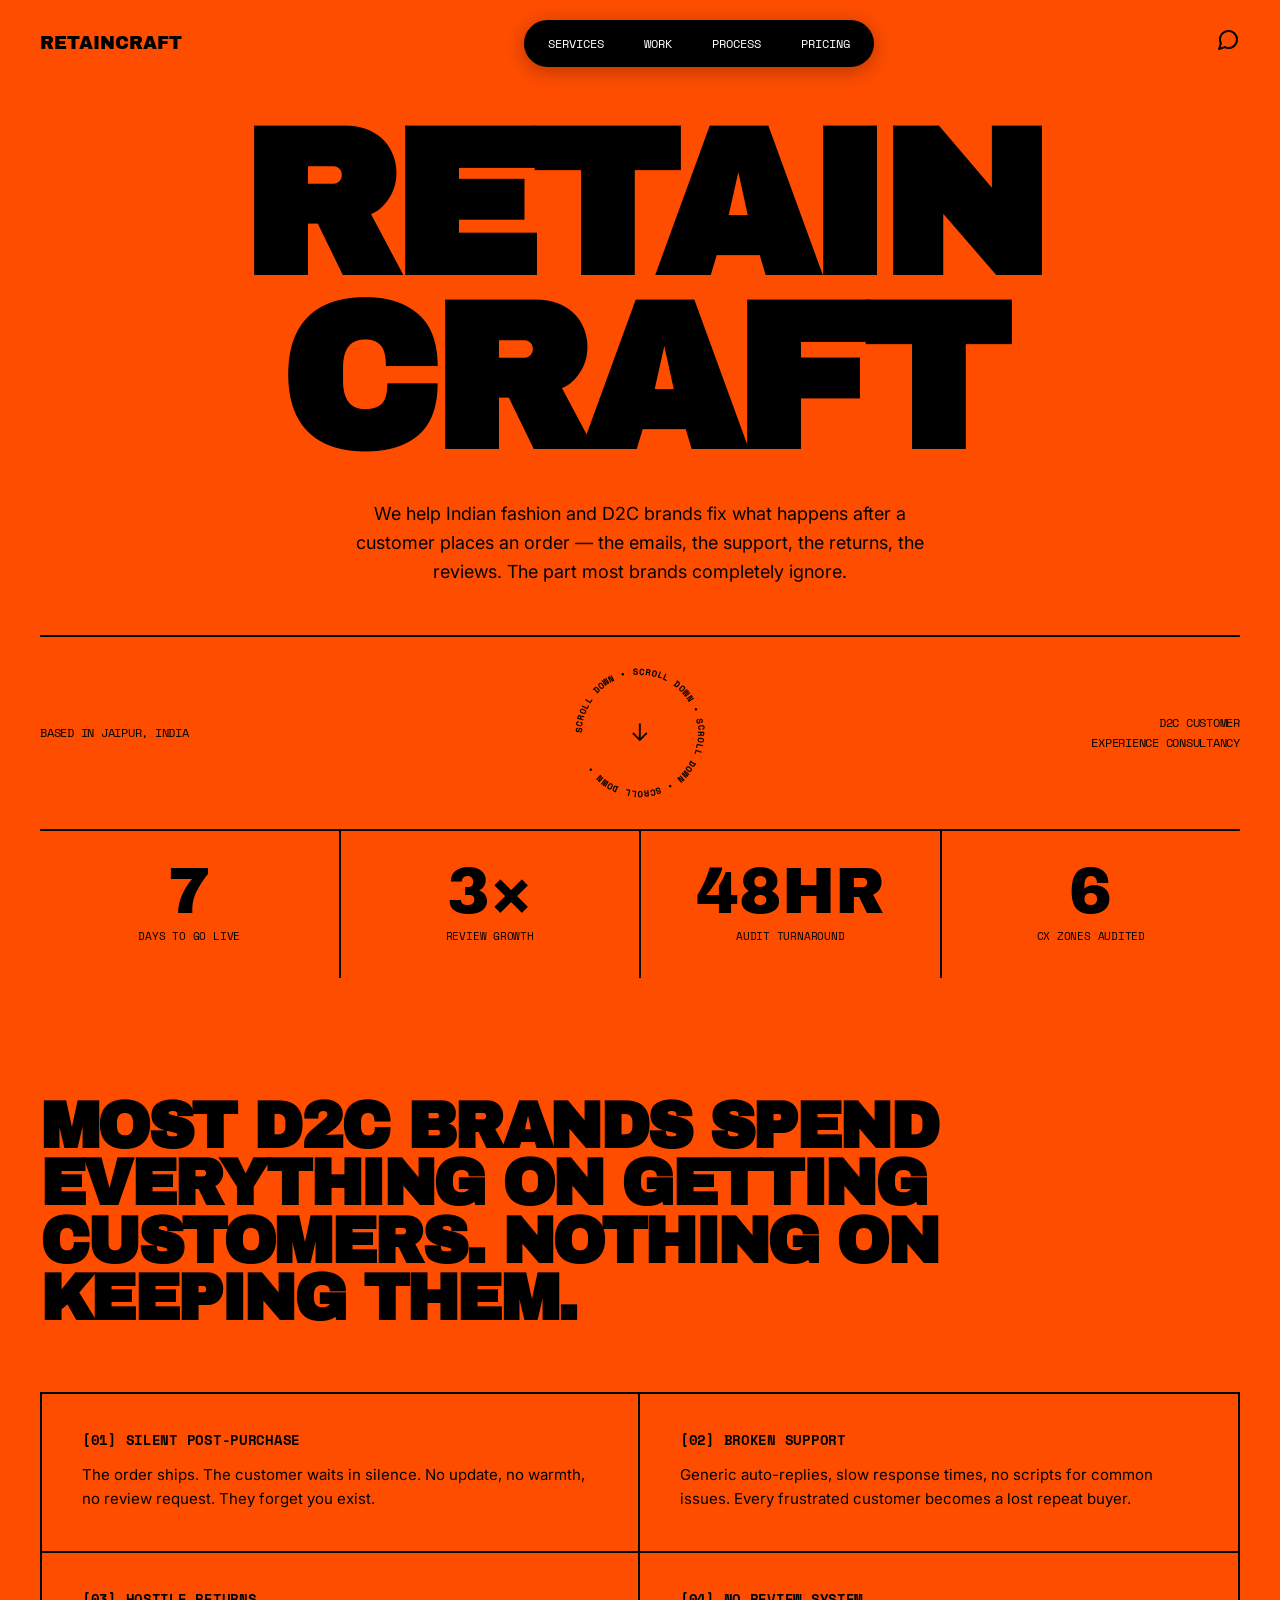
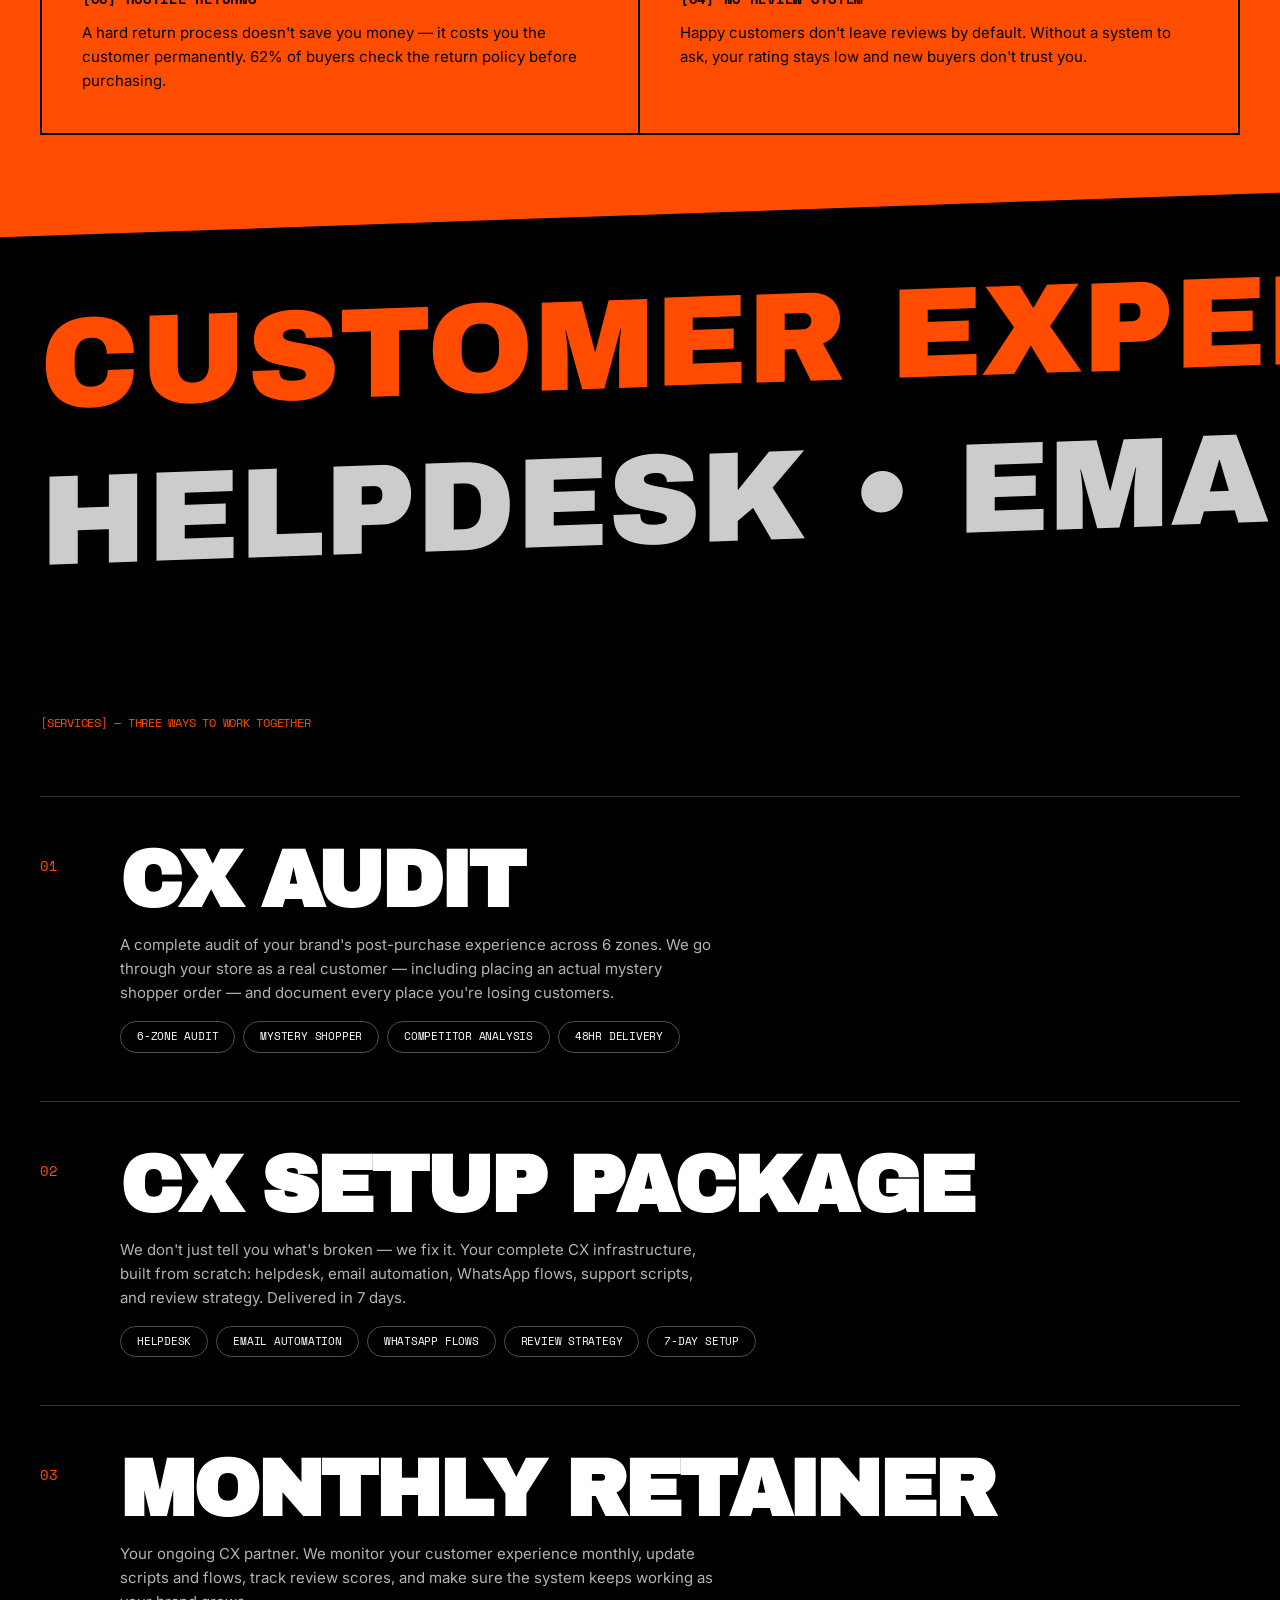
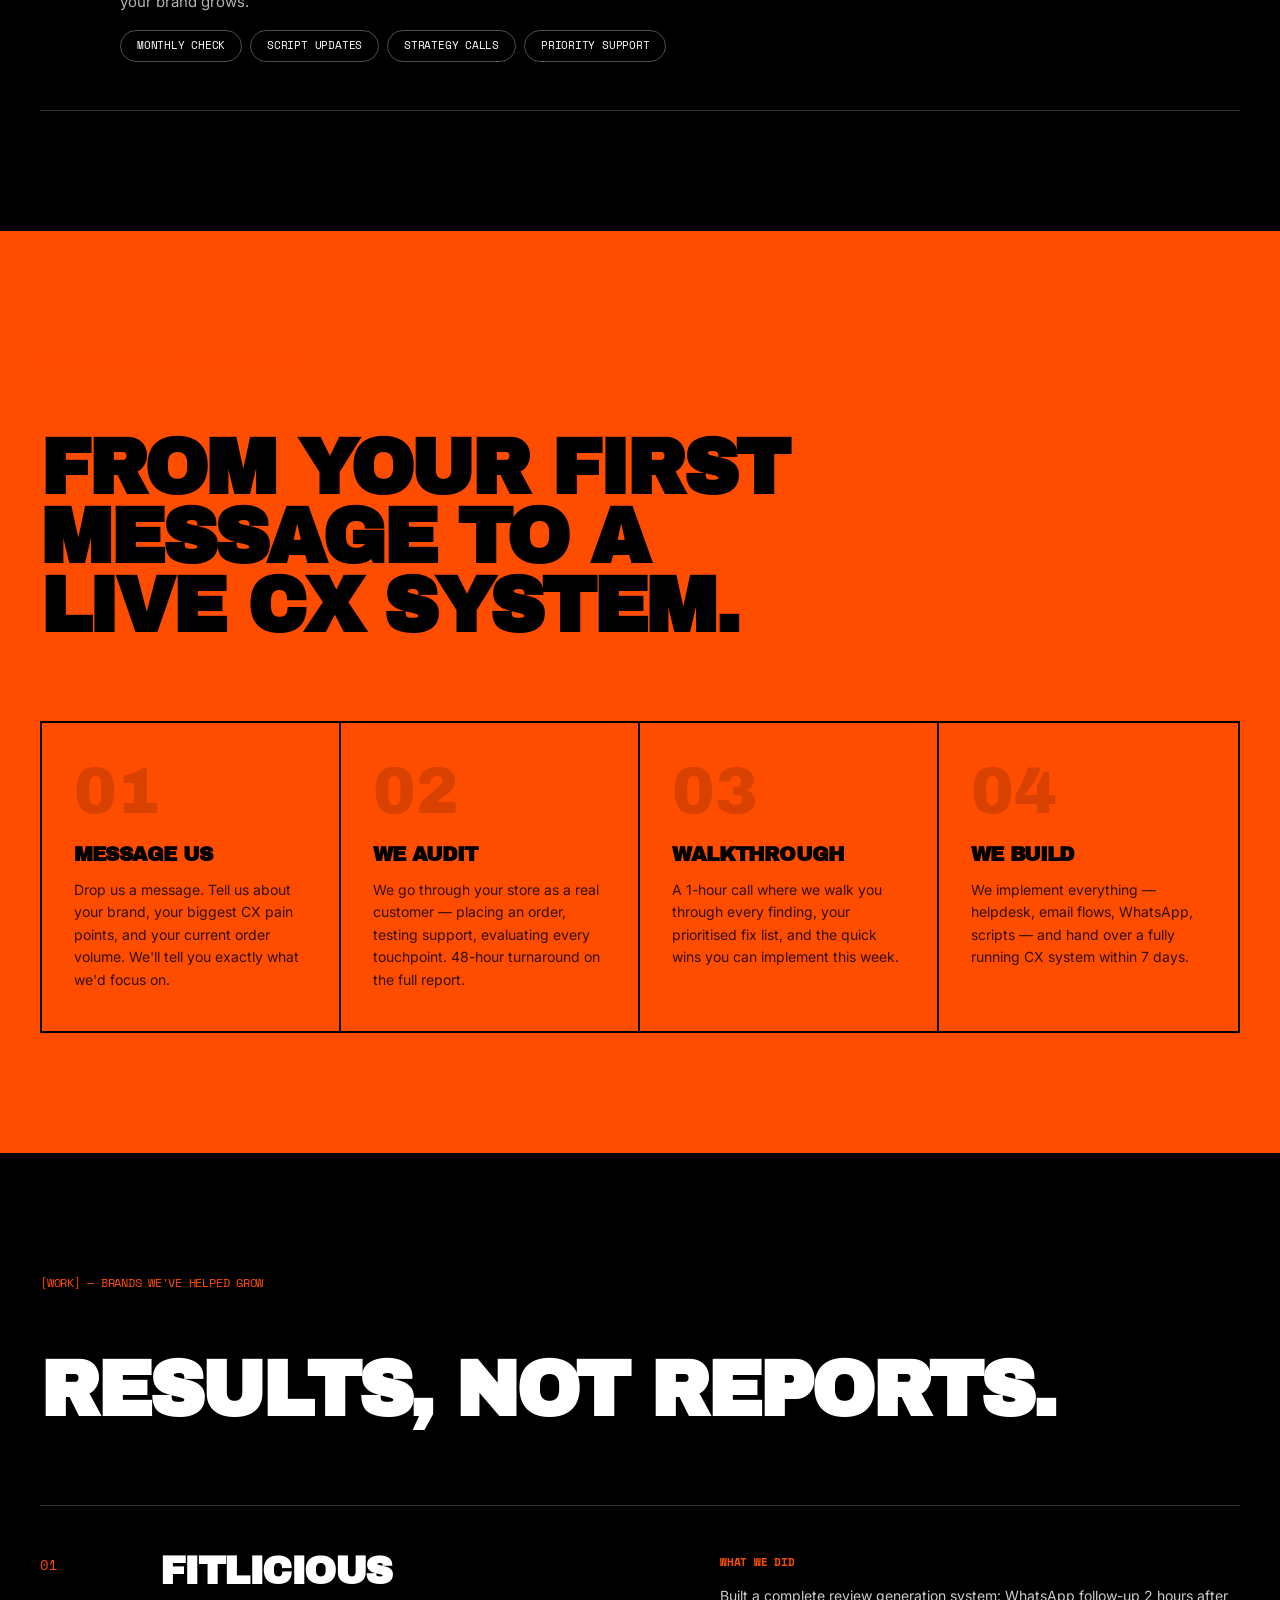
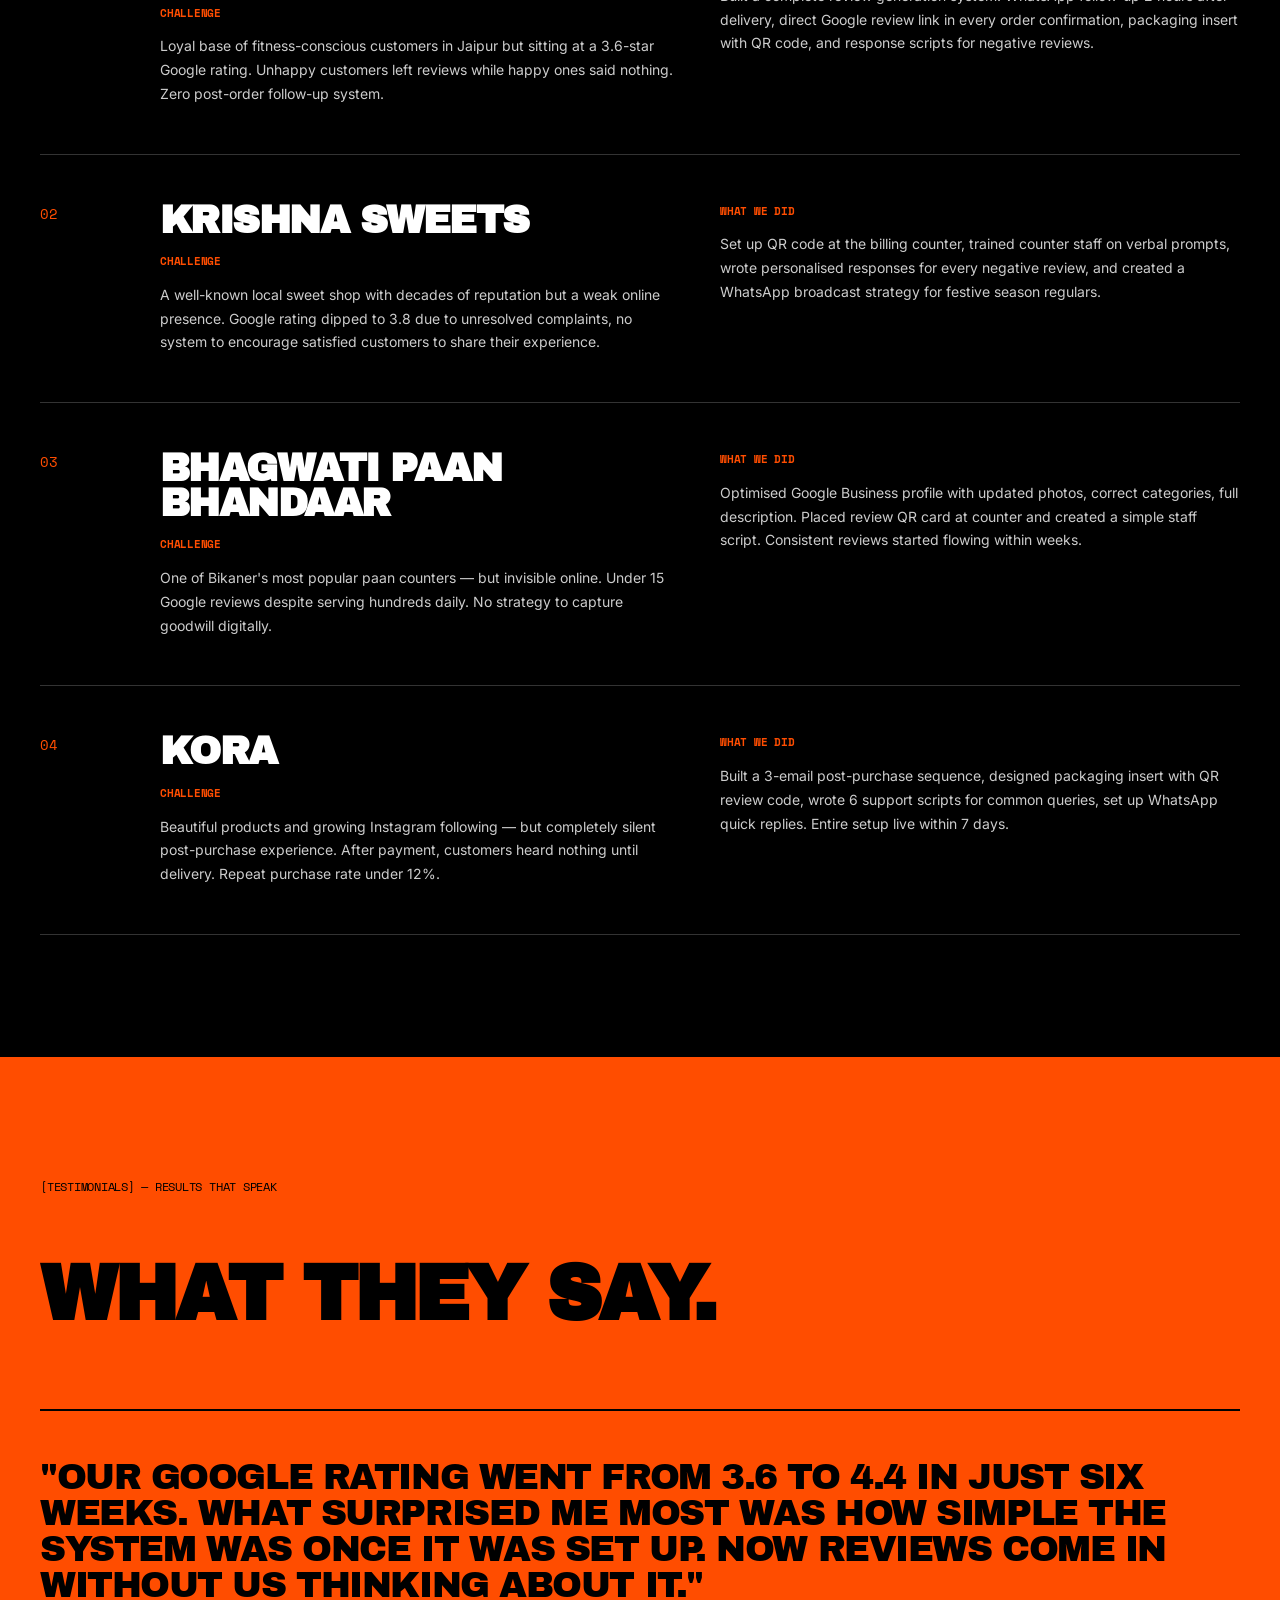
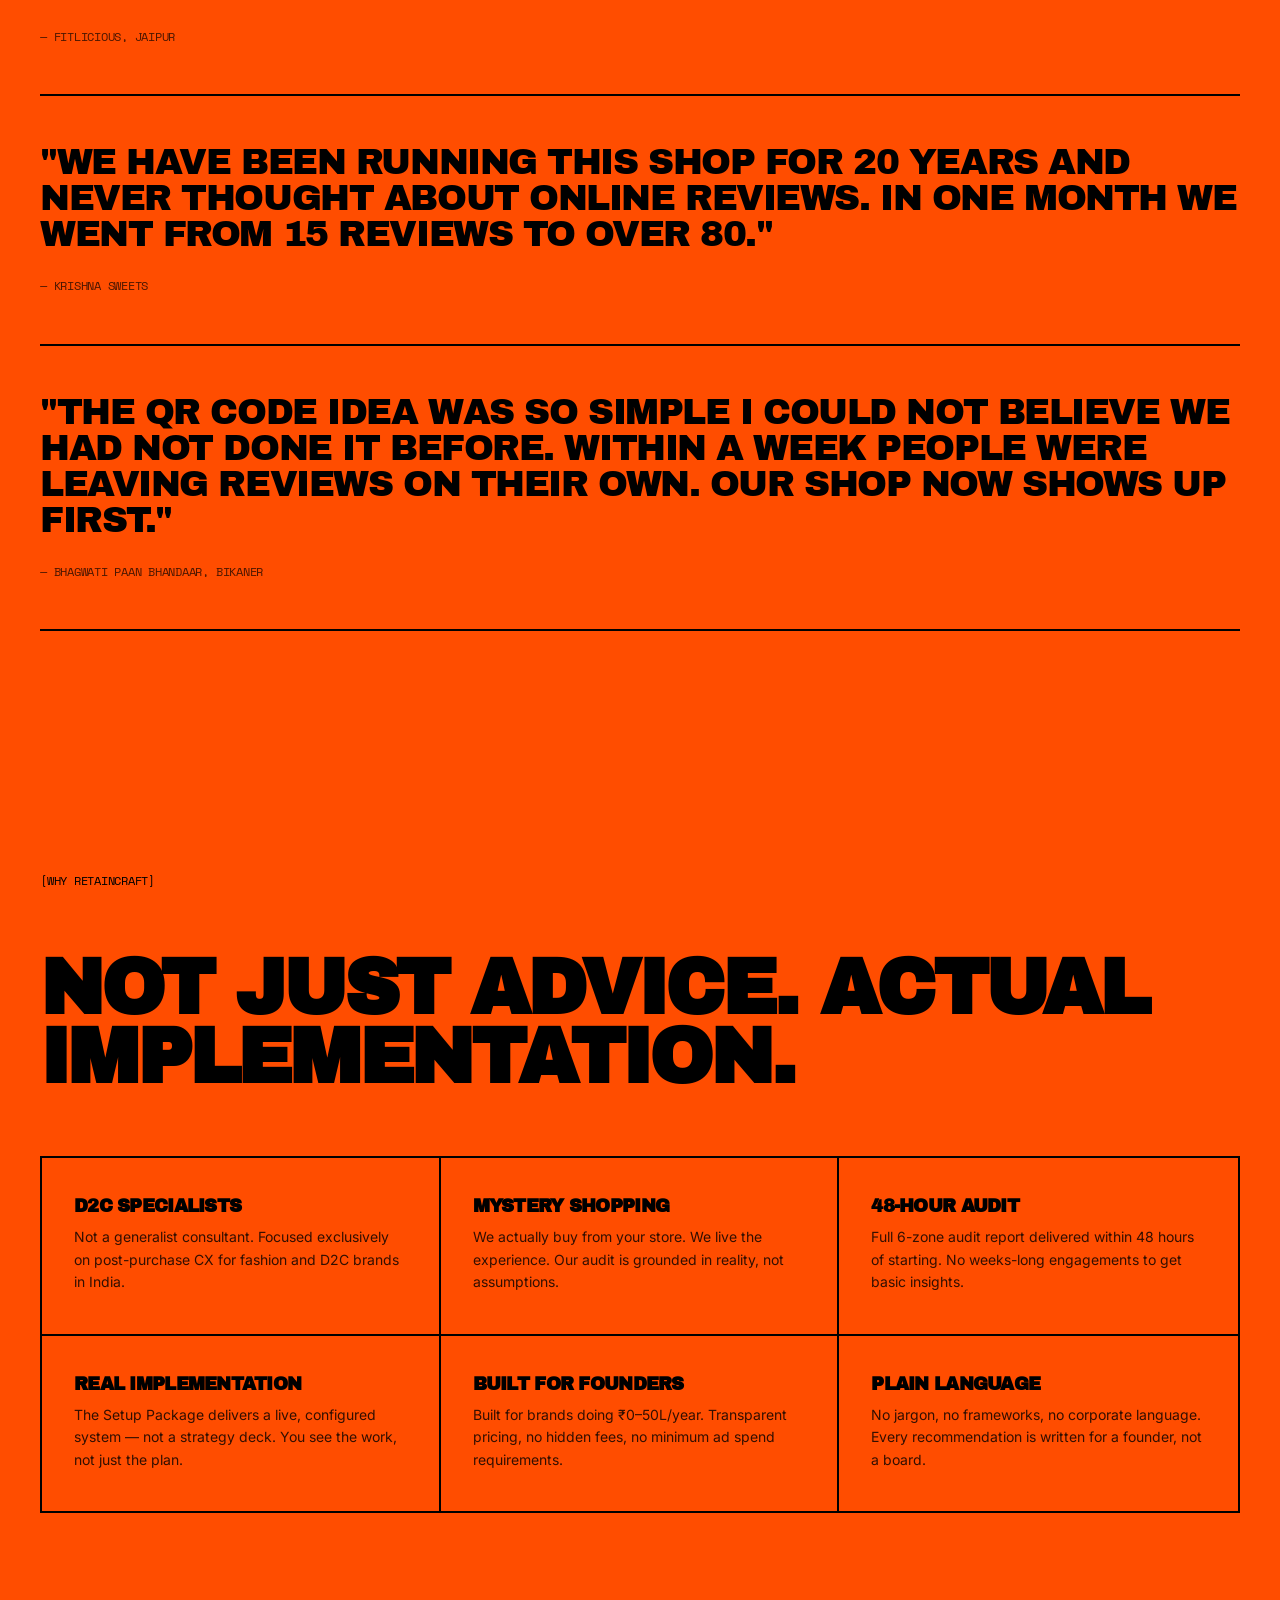
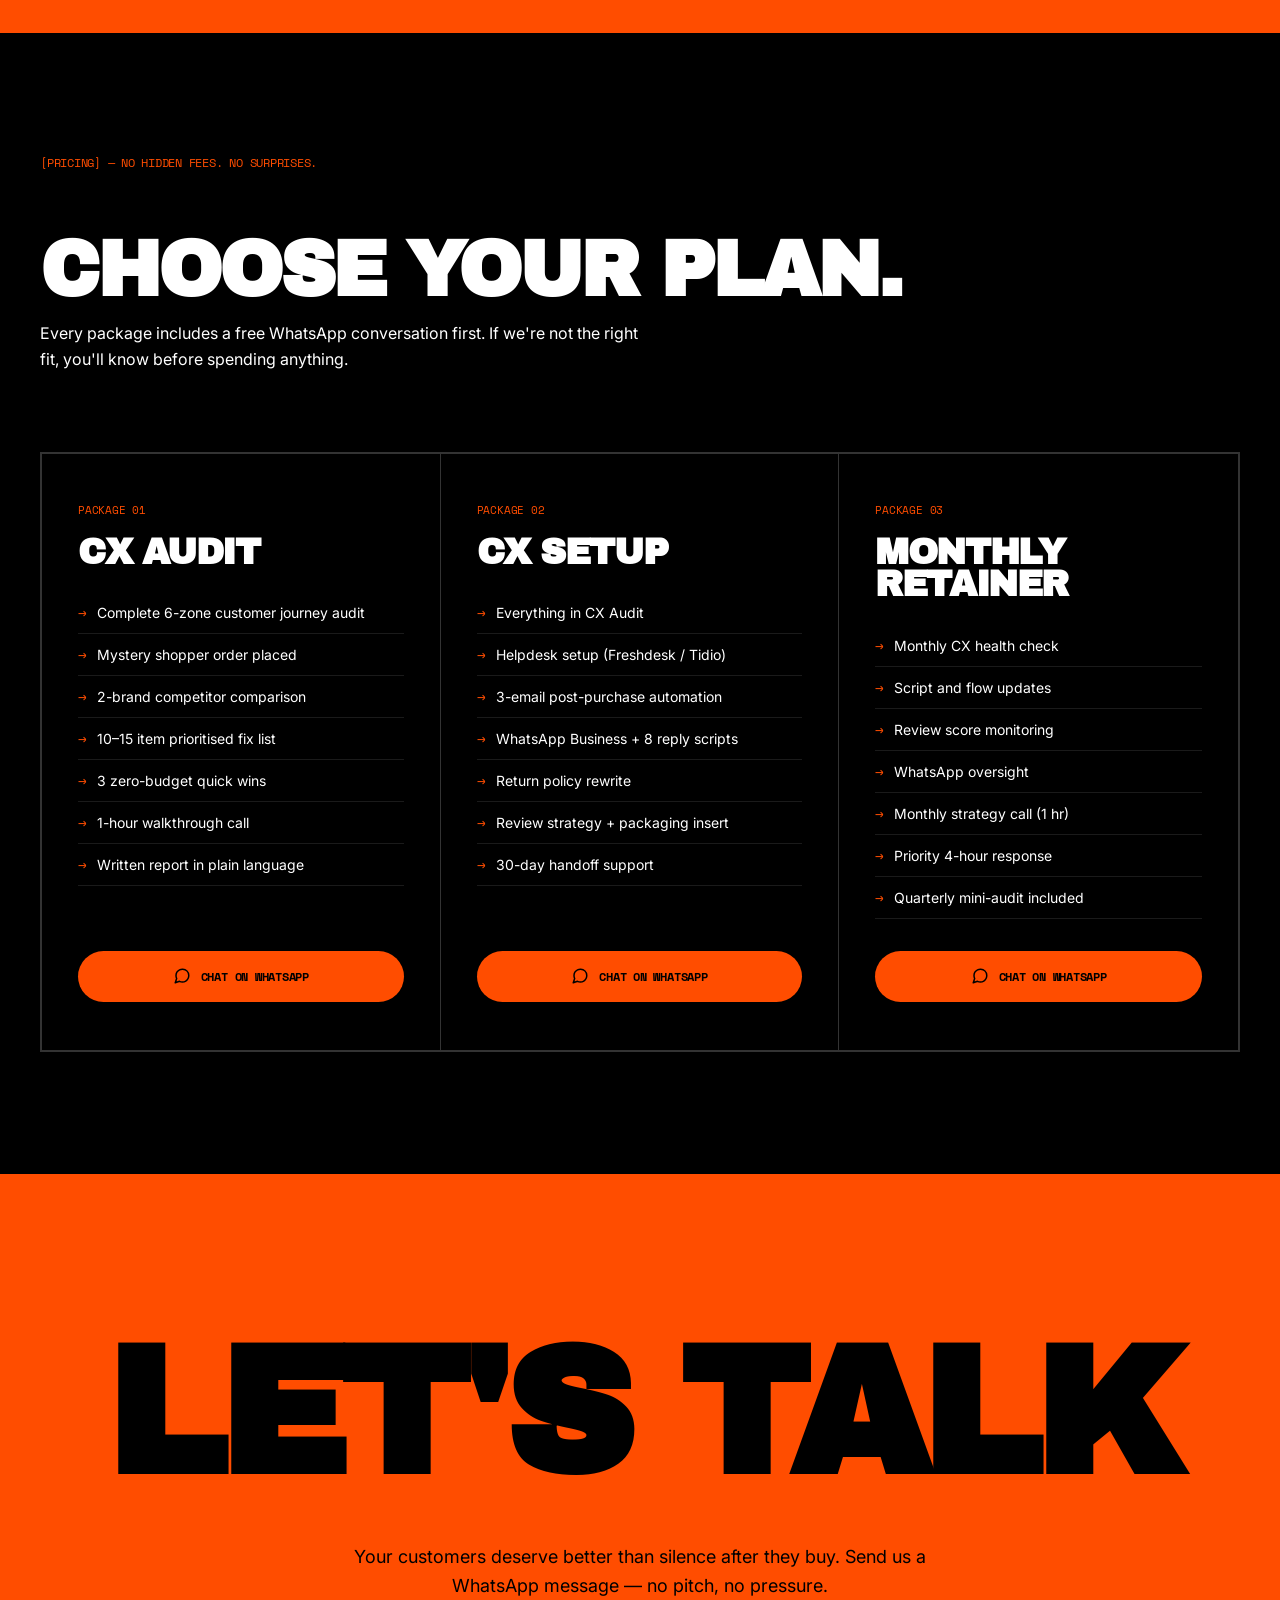
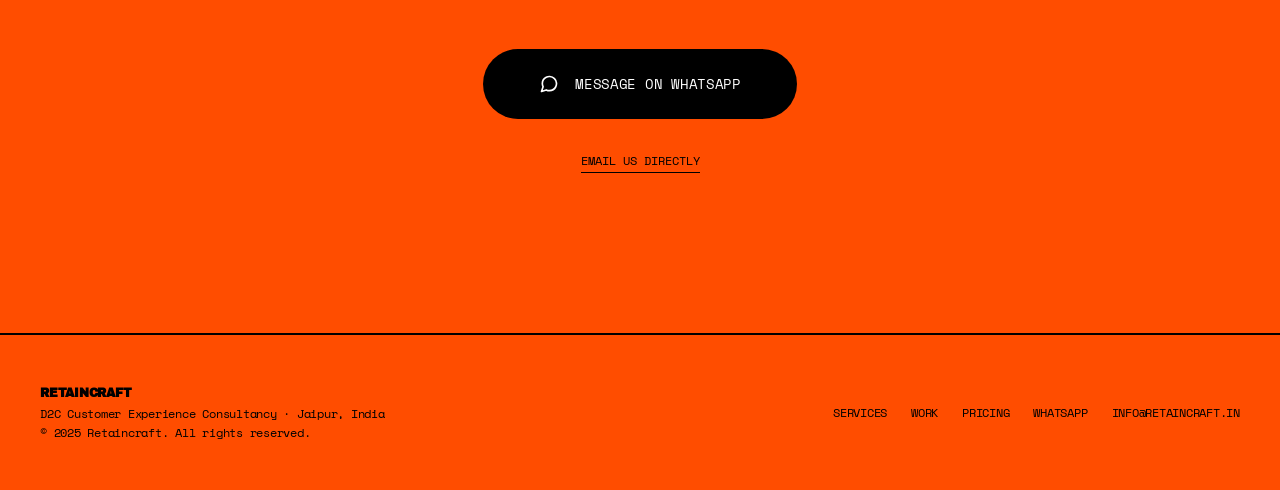
==== commit c6870060: "Add files via upload" ====
--- a/index.html
+++ b/index.html
@@ -1,991 +1,321 @@
 <!DOCTYPE html>
 <html lang="en">
 <head>
-<meta charset="UTF-8">
-<meta name="viewport" content="width=device-width, initial-scale=1.0">
-<title>Retaincraft — D2C Customer Experience Consultancy</title>
-<link rel="preconnect" href="https://fonts.googleapis.com">
-<link rel="preconnect" href="https://fonts.gstatic.com" crossorigin>
-<link href="https://fonts.googleapis.com/css2?family=DM+Sans:ital,opsz,wght@0,9..40,300;0,9..40,400;0,9..40,500;0,9..40,600;0,9..40,700;1,9..40,300;1,9..40,400&family=Playfair+Display:ital,wght@1,400;1,700&display=swap" rel="stylesheet">
-
-<style>
-/* ─── BRAND TOKENS ─────────────────────────────────────────── */
-:root {
-  --terracotta: #DB7C5D;
-  --teal:       #3F5865;
-  --teal-dark:  #2d3f48;
-  --sunburst:   #E5B787;
-  --parchment:  #F5EFEB;
-  --slate:      #545F68;
-  --slate-light:#6e7a84;
-  --white:      #FFFFFF;
-  --ink:        #2a3238;
-}
-
-*,*::before,*::after{box-sizing:border-box;margin:0;padding:0}
-html{scroll-behavior:smooth;font-size:16px}
-body{font-family:'DM Sans',sans-serif;background:var(--parchment);color:var(--slate);overflow-x:hidden;line-height:1.6}
-
-/* ─── NOISE TEXTURE ─── */
-body::before{
-  content:'';position:fixed;inset:0;
-  background-image:url("data:image/svg+xml,%3Csvg viewBox='0 0 256 256' xmlns='http://www.w3.org/2000/svg'%3E%3Cfilter id='noise'%3E%3CfeTurbulence type='fractalNoise' baseFrequency='0.85' numOctaves='4' stitchTiles='stitch'/%3E%3C/filter%3E%3Crect width='100%25' height='100%25' filter='url(%23noise)' opacity='0.04'/%3E%3C/svg%3E");
-  background-size:200px;pointer-events:none;z-index:0;opacity:0.5;
-}
-body>*{position:relative;z-index:1}
-
-/* ─── NAV ─── */
-nav{
-  position:fixed;top:0;left:0;right:0;z-index:200;
-  padding:16px 60px;display:flex;justify-content:space-between;align-items:center;
-  background:rgba(245,239,235,0.88);backdrop-filter:blur(20px);
-  border-bottom:1px solid rgba(63,88,101,0.1);
-  transition:box-shadow 0.3s,background 0.3s;
-}
-nav.scrolled{box-shadow:0 4px 32px rgba(63,88,101,0.12);background:rgba(245,239,235,0.97)}
-.nav-logo{display:flex;align-items:center;gap:10px;text-decoration:none}
-.nav-logo-canvas{display:block}
-.nav-wordmark{font-size:20px;font-weight:700;letter-spacing:-0.5px;color:var(--terracotta)}
-.nav-wordmark span{color:var(--teal)}
-.nav-links{display:flex;gap:36px;list-style:none;align-items:center}
-.nav-links a{font-size:13px;font-weight:500;color:var(--slate);text-decoration:none;transition:color 0.2s;letter-spacing:0.02em}
-.nav-links a:hover{color:var(--terracotta)}
-.nav-wa{
-  display:flex;align-items:center;gap:8px;
-  background:var(--terracotta);color:var(--white)!important;
-  padding:9px 20px;border-radius:6px;font-size:13px;font-weight:600;
-  text-decoration:none;transition:all 0.25s;letter-spacing:0.02em;
-}
-.nav-wa:hover{background:var(--teal);transform:translateY(-1px);box-shadow:0 6px 20px rgba(219,124,93,0.35)}
-.nav-wa svg{flex-shrink:0}
-.hamburger{display:none;flex-direction:column;gap:5px;cursor:pointer;padding:4px}
-.hamburger span{width:22px;height:2px;background:var(--teal);border-radius:2px;transition:all 0.3s}
-.mobile-menu{display:none;position:fixed;top:0;left:0;right:0;bottom:0;background:var(--parchment);z-index:199;padding:80px 40px 40px;flex-direction:column;gap:24px}
-.mobile-menu.open{display:flex}
-.mobile-menu a{font-size:22px;font-weight:600;color:var(--teal);text-decoration:none;padding:12px 0;border-bottom:1px solid rgba(63,88,101,0.1)}
-.mobile-menu-wa{background:var(--terracotta)!important;color:var(--white)!important;padding:16px 24px!important;border-radius:8px;border-bottom:none!important;text-align:center;margin-top:8px;display:flex!important;align-items:center;justify-content:center;gap:10px}
-
-/* ─── HERO ─── */
-#hero{
-  min-height:100vh;display:grid;grid-template-columns:1fr 1fr;align-items:center;
-  padding:120px 60px 80px;gap:60px;position:relative;overflow:hidden;
-  background:var(--parchment);
-}
-.hero-bg-blob{
-  position:absolute;top:-200px;right:-200px;width:700px;height:700px;
-  background:radial-gradient(circle,rgba(219,124,93,0.08),transparent 70%);
-  border-radius:50%;pointer-events:none;
-}
-.hero-bg-blob2{
-  position:absolute;bottom:-150px;left:-100px;width:500px;height:500px;
-  background:radial-gradient(circle,rgba(63,88,101,0.06),transparent 70%);
-  border-radius:50%;pointer-events:none;
-}
-.hero-pill{
-  display:inline-flex;align-items:center;gap:8px;
-  font-size:11px;font-weight:600;letter-spacing:2px;text-transform:uppercase;
-  color:var(--terracotta);background:rgba(219,124,93,0.1);
-  padding:6px 14px 6px 10px;border-radius:20px;margin-bottom:28px;
-  opacity:0;animation:fadeUp 0.8s 0.1s forwards;
-}
-.hero-pill::before{content:'';width:6px;height:6px;background:var(--terracotta);border-radius:50%;flex-shrink:0}
-.hero-title{
-  font-family:'DM Sans',sans-serif;
-  font-size:clamp(38px,4.8vw,64px);font-weight:700;line-height:1.08;
-  color:var(--teal);margin-bottom:24px;letter-spacing:-0.03em;
-  opacity:0;animation:fadeUp 0.8s 0.25s forwards;
-}
-.hero-title em{font-family:'Playfair Display',serif;font-style:italic;color:var(--terracotta);font-weight:400}
-.hero-sub{
-  font-size:16px;line-height:1.8;color:var(--slate-light);max-width:480px;
-  margin-bottom:40px;font-weight:300;
-  opacity:0;animation:fadeUp 0.8s 0.4s forwards;
-}
-.hero-actions{
-  display:flex;gap:16px;align-items:center;flex-wrap:wrap;
-  opacity:0;animation:fadeUp 0.8s 0.55s forwards;
-}
-.btn-wa{
-  display:inline-flex;align-items:center;gap:10px;
-  background:var(--terracotta);color:var(--white);
-  padding:14px 28px;border-radius:6px;font-size:14px;font-weight:600;
-  text-decoration:none;transition:all 0.25s;
-}
-.btn-wa:hover{background:var(--teal);transform:translateY(-2px);box-shadow:0 10px 30px rgba(219,124,93,0.35)}
-.btn-ghost{
-  color:var(--teal);font-size:14px;font-weight:600;text-decoration:none;
-  display:flex;align-items:center;gap:8px;transition:gap 0.2s;
-  border-bottom:1.5px solid rgba(63,88,101,0.25);padding-bottom:2px;
-}
-.btn-ghost:hover{gap:14px;border-color:var(--terracotta);color:var(--terracotta)}
-
-/* Hero right stats */
-.hero-right{opacity:0;animation:fadeIn 1s 0.4s forwards}
-.hero-stats{display:grid;grid-template-columns:1fr 1fr;gap:16px}
-.stat-card{
-  background:var(--white);border:1px solid rgba(63,88,101,0.1);border-radius:14px;
-  padding:28px 22px;transition:all 0.3s;position:relative;overflow:hidden;
-}
-.stat-card::after{
-  content:'';position:absolute;bottom:0;left:0;right:0;height:3px;
-  background:var(--terracotta);transform:scaleX(0);transform-origin:left;transition:transform 0.3s;
-}
-.stat-card:hover{transform:translateY(-4px);box-shadow:0 16px 48px rgba(63,88,101,0.12)}
-.stat-card:hover::after{transform:scaleX(1)}
-.stat-num{
-  font-size:clamp(36px,4vw,48px);font-weight:700;color:var(--teal);
-  line-height:1;margin-bottom:6px;letter-spacing:-0.04em;
-}
-.stat-num span{color:var(--terracotta);font-size:0.65em}
-.stat-label{font-size:12px;color:var(--slate-light);font-weight:400;line-height:1.5}
-.stat-card.dark{background:var(--teal)}
-.stat-card.dark .stat-num{color:var(--sunburst)}
-.stat-card.dark .stat-num span{color:rgba(229,183,135,0.7)}
-.stat-card.dark .stat-label{color:rgba(245,239,235,0.6)}
-.stat-card.dark::after{background:var(--sunburst)}
-
-/* ─── SHARED SECTION ─── */
-section{position:relative;z-index:1}
-.section-inner{max-width:1160px;margin:0 auto;padding:0 60px}
-.section-tag{
-  font-size:10.5px;font-weight:600;letter-spacing:3px;text-transform:uppercase;
-  color:var(--terracotta);margin-bottom:14px;display:block;
-}
-.section-title{
-  font-family:'DM Sans',sans-serif;font-size:clamp(30px,4vw,46px);
-  font-weight:700;color:var(--teal);line-height:1.12;margin-bottom:18px;
-  letter-spacing:-0.03em;
-}
-.section-title em{font-family:'Playfair Display',serif;font-style:italic;color:var(--terracotta);font-weight:400}
-.section-body{font-size:15px;color:var(--slate-light);line-height:1.8;max-width:580px;font-weight:300}
-
-/* ─── PROBLEM ─── */
-#problem{padding:100px 0;background:var(--teal);overflow:hidden}
-#problem .section-inner{display:grid;grid-template-columns:1fr 1fr;gap:80px;align-items:center}
-.problem-left .section-tag{color:var(--sunburst)}
-.problem-left .section-title{color:var(--parchment)}
-.problem-left .section-body{color:rgba(245,239,235,0.6)}
-.problem-right{display:flex;flex-direction:column;gap:16px}
-.problem-item{
-  background:rgba(245,239,235,0.06);border:1px solid rgba(245,239,235,0.12);
-  border-radius:12px;padding:22px 24px;display:flex;align-items:flex-start;gap:16px;
-  transition:all 0.3s;
-}
-.problem-item:hover{background:rgba(245,239,235,0.1);border-color:rgba(229,183,135,0.4);transform:translateX(6px)}
-.problem-icon{
-  font-size:18px;min-width:38px;height:38px;background:rgba(229,183,135,0.15);
-  border-radius:8px;display:flex;align-items:center;justify-content:center;flex-shrink:0;
-}
-.problem-text strong{display:block;font-size:13.5px;font-weight:600;color:var(--parchment);margin-bottom:4px}
-.problem-text p{font-size:12.5px;color:rgba(245,239,235,0.5);line-height:1.6}
-
-/* ─── SERVICES ─── */
-#services{padding:100px 0;background:var(--parchment)}
-.services-header{text-align:center;margin-bottom:64px}
-.services-header .section-body{margin:0 auto}
-.services-grid{display:grid;grid-template-columns:repeat(3,1fr);gap:24px}
-.service-card{
-  background:var(--white);border:1px solid rgba(63,88,101,0.1);border-radius:18px;
-  padding:40px 32px;transition:all 0.35s;position:relative;overflow:hidden;
-}
-.service-card::before{
-  content:'';position:absolute;top:0;left:0;right:0;height:4px;
-  background:linear-gradient(90deg,var(--terracotta),var(--sunburst));
-  transform:scaleX(0);transform-origin:left;transition:transform 0.35s;
-}
-.service-card:hover{transform:translateY(-6px);box-shadow:0 24px 64px rgba(63,88,101,0.12);border-color:transparent}
-.service-card:hover::before{transform:scaleX(1)}
-.service-num{
-  font-size:52px;font-weight:700;color:rgba(63,88,101,0.06);line-height:1;
-  margin-bottom:20px;letter-spacing:-0.04em;
-}
-.service-icon{
-  width:48px;height:48px;background:rgba(219,124,93,0.1);border-radius:12px;
-  display:flex;align-items:center;justify-content:center;font-size:22px;margin-bottom:20px;
-}
-.service-name{font-size:22px;font-weight:700;color:var(--teal);margin-bottom:6px;letter-spacing:-0.02em}
-.service-price{font-size:12.5px;font-weight:600;color:var(--terracotta);margin-bottom:16px;letter-spacing:0.01em}
-.service-desc{font-size:13.5px;color:var(--slate-light);line-height:1.7;margin-bottom:24px;font-weight:300}
-.service-features{list-style:none;display:flex;flex-direction:column;gap:8px}
-.service-features li{
-  font-size:12.5px;color:var(--slate);display:flex;align-items:flex-start;gap:10px;line-height:1.5;
-}
-.service-features li::before{
-  content:'→';color:var(--terracotta);font-weight:700;margin-top:1px;flex-shrink:0;font-size:11px;
-}
-
-/* ─── PROCESS ─── */
-#process{padding:100px 0;background:var(--white)}
-.process-header{text-align:center;margin-bottom:72px}
-.process-header .section-body{margin:0 auto}
-.process-steps{display:grid;grid-template-columns:repeat(4,1fr);gap:32px;position:relative}
-.process-steps::before{
-  content:'';position:absolute;top:40px;
-  left:calc(12.5% + 20px);right:calc(12.5% + 20px);height:1px;
-  background:linear-gradient(90deg,var(--terracotta),var(--sunburst));opacity:0.25;
-}
-.process-step{text-align:center}
-.step-bubble{
-  width:80px;height:80px;border-radius:50%;border:2px solid var(--terracotta);
-  display:flex;align-items:center;justify-content:center;margin:0 auto 20px;
-  font-size:24px;font-weight:700;color:var(--terracotta);position:relative;z-index:1;
-  transition:all 0.3s;background:var(--white);
-}
-.process-step:hover .step-bubble{
-  background:var(--terracotta);color:var(--white);transform:scale(1.1);
-  box-shadow:0 8px 30px rgba(219,124,93,0.3);
-}
-.step-title{font-size:14px;font-weight:700;color:var(--teal);margin-bottom:8px}
-.step-desc{font-size:12.5px;color:var(--slate-light);line-height:1.7;font-weight:300}
-
-/* ─── CASE STUDIES ─── */
-#work{padding:100px 0;background:var(--parchment)}
-.work-header{margin-bottom:64px}
-.work-disclaimer{
-  font-size:11.5px;color:var(--slate-light);
-  background:rgba(63,88,101,0.06);border:1px solid rgba(63,88,101,0.15);
-  padding:8px 14px;border-radius:6px;margin-top:16px;display:inline-block;
-}
-.cases-grid{display:grid;grid-template-columns:repeat(2,1fr);gap:24px}
-.case-card{
-  background:var(--white);border:1px solid rgba(63,88,101,0.1);
-  border-radius:18px;overflow:hidden;transition:all 0.35s;
-}
-.case-card:hover{transform:translateY(-5px);box-shadow:0 24px 64px rgba(63,88,101,0.12)}
-.case-card.featured{grid-column:1/-1;display:grid;grid-template-columns:1fr 1fr}
-.case-header{padding:36px;background:var(--teal);position:relative;overflow:hidden}
-.case-header::before{
-  content:'';position:absolute;bottom:-60px;right:-60px;width:160px;height:160px;
-  background:rgba(245,239,235,0.04);border-radius:50%;
-}
-.case-card.featured .case-header{padding:48px;display:flex;flex-direction:column;justify-content:space-between}
-.case-type{font-size:10px;font-weight:700;letter-spacing:2.5px;text-transform:uppercase;color:var(--sunburst);margin-bottom:10px}
-.case-brand{font-size:28px;font-weight:700;color:var(--white);margin-bottom:6px;letter-spacing:-0.02em}
-.case-card.featured .case-brand{font-size:36px}
-.case-location{font-size:12px;color:rgba(245,239,235,0.45);margin-bottom:20px}
-.case-tags{display:flex;flex-wrap:wrap;gap:8px}
-.case-tag{
-  font-size:10px;font-weight:600;padding:4px 10px;border-radius:20px;
-  background:rgba(245,239,235,0.1);color:rgba(245,239,235,0.7);
-  border:1px solid rgba(245,239,235,0.15);
-}
-.case-body{padding:32px 36px}
-.case-card.featured .case-body{padding:48px;display:flex;flex-direction:column;justify-content:center}
-.case-section-title{font-size:10px;font-weight:700;letter-spacing:2px;text-transform:uppercase;color:var(--terracotta);margin-bottom:10px}
-.case-text{font-size:13.5px;color:var(--slate-light);line-height:1.7;margin-bottom:16px;font-weight:300}
-.case-results{display:grid;grid-template-columns:repeat(3,1fr);gap:16px;margin-top:24px}
-.case-card:not(.featured) .case-results{grid-template-columns:repeat(2,1fr)}
-.result-item{
-  text-align:center;padding:18px 10px;background:rgba(63,88,101,0.05);
-  border-radius:12px;border:1px solid rgba(63,88,101,0.08);
-}
-.result-num{
-  font-size:26px;font-weight:700;color:var(--teal);line-height:1;
-  margin-bottom:4px;letter-spacing:-0.03em;
-}
-.result-num span{color:var(--terracotta)}
-.result-label{font-size:10px;color:var(--slate-light);font-weight:500;line-height:1.4}
-
-/* ─── TESTIMONIALS ─── */
-#testimonials{padding:100px 0;background:var(--teal)}
-.testimonials-header{text-align:center;margin-bottom:64px}
-.testimonials-header .section-tag{color:var(--sunburst)}
-.testimonials-header .section-title{color:var(--parchment)}
-.testimonials-grid{display:grid;grid-template-columns:repeat(3,1fr);gap:24px}
-.testimonial-card{
-  background:rgba(245,239,235,0.06);border:1px solid rgba(245,239,235,0.1);
-  border-radius:16px;padding:32px 28px;transition:all 0.3s;
-}
-.testimonial-card:hover{background:rgba(245,239,235,0.1);transform:translateY(-4px);border-color:rgba(229,183,135,0.3)}
-.testimonial-stars{font-size:14px;color:var(--sunburst);margin-bottom:16px;letter-spacing:3px}
-.testimonial-quote{
-  font-family:'Playfair Display',serif;font-size:17px;font-style:italic;
-  color:rgba(245,239,235,0.85);line-height:1.75;margin-bottom:24px;font-weight:400;
-}
-.testimonial-author{display:flex;align-items:center;gap:12px}
-.author-avatar{
-  width:42px;height:42px;border-radius:50%;
-  background:linear-gradient(135deg,var(--terracotta),var(--sunburst));
-  display:flex;align-items:center;justify-content:center;
-  font-size:16px;font-weight:700;color:var(--white);flex-shrink:0;
-}
-.author-name{font-size:13px;font-weight:700;color:var(--parchment)}
-.author-brand{font-size:11px;color:rgba(245,239,235,0.4);margin-top:2px}
-
-/* ─── WHY ─── */
-#why{padding:100px 0;background:var(--parchment)}
-#why .section-inner{display:grid;grid-template-columns:1fr 1fr;gap:80px;align-items:start}
-.why-grid{display:grid;grid-template-columns:1fr 1fr;gap:16px}
-.why-item{
-  background:var(--white);border:1px solid rgba(63,88,101,0.09);
-  border-radius:14px;padding:24px 20px;transition:all 0.3s;
-}
-.why-item:hover{border-color:var(--terracotta);transform:translateY(-3px);box-shadow:0 8px 30px rgba(219,124,93,0.1)}
-.why-icon{font-size:26px;margin-bottom:12px;display:block}
-.why-title{font-size:13px;font-weight:700;color:var(--teal);margin-bottom:6px}
-.why-desc{font-size:12px;color:var(--slate-light);line-height:1.6;font-weight:300}
-
-/* ─── NUMBERS BAR ─── */
-#numbers{padding:72px 0;background:var(--terracotta)}
-.numbers-inner{max-width:1160px;margin:0 auto;padding:0 60px;display:grid;grid-template-columns:repeat(4,1fr);gap:0}
-.number-block{text-align:center;padding:0 24px;position:relative}
-.number-block+.number-block::before{
-  content:'';position:absolute;left:0;top:50%;transform:translateY(-50%);
-  height:60%;width:1px;background:rgba(245,239,235,0.2);
-}
-.number-value{font-size:clamp(36px,4vw,52px);font-weight:700;color:var(--white);letter-spacing:-0.04em;line-height:1}
-.number-value span{color:rgba(245,239,235,0.6);font-size:0.65em}
-.number-label{font-size:12px;color:rgba(245,239,235,0.65);margin-top:6px;font-weight:400}
-
-/* ─── PRICING ─── */
-#pricing{padding:100px 0;background:var(--white)}
-.pricing-header{text-align:center;margin-bottom:64px}
-.pricing-header .section-body{margin:0 auto}
-.pricing-grid{display:grid;grid-template-columns:repeat(3,1fr);gap:24px;align-items:start}
-.price-card{
-  background:var(--parchment);border:1px solid rgba(63,88,101,0.1);
-  border-radius:18px;padding:40px 32px;transition:all 0.35s;position:relative;
-}
-.price-card.featured-price{
-  background:var(--teal);border-color:transparent;
-  transform:scale(1.04);box-shadow:0 32px 80px rgba(63,88,101,0.22);
-}
-.price-card:hover:not(.featured-price){transform:translateY(-5px);box-shadow:0 20px 60px rgba(63,88,101,0.1)}
-.popular-badge{
-  position:absolute;top:-12px;left:50%;transform:translateX(-50%);
-  background:var(--terracotta);color:var(--white);
-  font-size:10px;font-weight:700;letter-spacing:1.5px;text-transform:uppercase;
-  padding:5px 16px;border-radius:20px;white-space:nowrap;
-}
-.price-name{font-size:22px;font-weight:700;color:var(--teal);margin-bottom:4px;letter-spacing:-0.02em}
-.featured-price .price-name{color:var(--parchment)}
-.price-type{font-size:11px;color:var(--slate-light);font-weight:500;margin-bottom:20px}
-.featured-price .price-type{color:rgba(245,239,235,0.5)}
-.price-amount{font-size:44px;font-weight:700;color:var(--teal);line-height:1;margin-bottom:4px;letter-spacing:-0.04em}
-.featured-price .price-amount{color:var(--sunburst)}
-.price-sub{font-size:11px;color:var(--slate-light);margin-bottom:28px}
-.featured-price .price-sub{color:rgba(245,239,235,0.4)}
-.price-divider{height:1px;background:rgba(63,88,101,0.1);margin-bottom:24px}
-.featured-price .price-divider{background:rgba(245,239,235,0.12)}
-.price-features{list-style:none;display:flex;flex-direction:column;gap:10px;margin-bottom:32px}
-.price-features li{
-  font-size:13px;color:var(--slate);display:flex;align-items:flex-start;gap:10px;line-height:1.5;
-}
-.featured-price .price-features li{color:rgba(245,239,235,0.75)}
-.price-features li::before{content:'✓';color:var(--terracotta);font-weight:700;flex-shrink:0;margin-top:1px}
-.featured-price .price-features li::before{color:var(--sunburst)}
-.price-btn{
-  display:block;text-align:center;padding:14px 24px;border-radius:8px;
-  font-size:13px;font-weight:700;text-decoration:none;transition:all 0.25s;
-  display:flex;align-items:center;justify-content:center;gap:8px;
-}
-.price-btn-outline{border:2px solid var(--teal);color:var(--teal)}
-.price-btn-outline:hover{background:var(--teal);color:var(--white)}
-.price-btn-solid{background:var(--terracotta);color:var(--white);border:2px solid transparent}
-.price-btn-solid:hover{background:var(--sunburst);color:var(--teal);transform:translateY(-2px);box-shadow:0 8px 24px rgba(219,124,93,0.3)}
-
-/* ─── CTA ─── */
-#cta{
-  padding:100px 60px;
-  background:linear-gradient(135deg,var(--teal) 0%,var(--teal-dark) 100%);
-  text-align:center;position:relative;overflow:hidden;
-}
-#cta::before{
-  content:'';position:absolute;top:-100px;left:50%;transform:translateX(-50%);
-  width:600px;height:600px;
-  background:radial-gradient(circle,rgba(219,124,93,0.15),transparent 70%);
-  pointer-events:none;
-}
-.cta-tag{color:var(--sunburst)}
-.cta-title{
-  font-family:'DM Sans',sans-serif;font-size:clamp(32px,5vw,54px);font-weight:700;
-  color:var(--parchment);line-height:1.15;max-width:700px;margin:0 auto 20px;
-  letter-spacing:-0.03em;
-}
-.cta-title em{font-family:'Playfair Display',serif;font-style:italic;color:var(--sunburst);font-weight:400}
-.cta-body{
-  font-size:16px;color:rgba(245,239,235,0.55);max-width:480px;
-  margin:0 auto 40px;line-height:1.7;font-weight:300;
-}
-.cta-actions{display:flex;gap:16px;justify-content:center;align-items:center;flex-wrap:wrap}
-.cta-btn-wa{
-  display:inline-flex;align-items:center;gap:10px;
-  background:var(--terracotta);color:var(--white);
-  padding:16px 36px;border-radius:8px;font-size:15px;font-weight:700;
-  text-decoration:none;transition:all 0.25s;
-}
-.cta-btn-wa:hover{background:var(--sunburst);color:var(--teal);transform:translateY(-2px);box-shadow:0 12px 36px rgba(219,124,93,0.4)}
-.cta-btn-ghost{
-  color:rgba(245,239,235,0.7);font-size:14px;font-weight:600;text-decoration:none;
-  border:1.5px solid rgba(245,239,235,0.2);padding:16px 28px;border-radius:8px;
-  transition:all 0.25s;
-}
-.cta-btn-ghost:hover{border-color:rgba(245,239,235,0.5);color:var(--parchment)}
-
-/* ─── FOOTER ─── */
-footer{
-  background:var(--ink);padding:48px 60px;
-  display:flex;justify-content:space-between;align-items:center;flex-wrap:wrap;gap:20px;
-}
-.footer-brand{display:flex;align-items:center;gap:10px;text-decoration:none}
-.footer-wordmark{font-size:18px;font-weight:700;color:var(--parchment);letter-spacing:-0.02em}
-.footer-wordmark span{color:var(--sunburst)}
-.footer-tagline{font-size:11.5px;color:rgba(245,239,235,0.3);margin-top:3px}
-.footer-links{display:flex;gap:32px;list-style:none}
-.footer-links a{font-size:12px;color:rgba(245,239,235,0.4);text-decoration:none;transition:color 0.2s}
-.footer-links a:hover{color:rgba(245,239,235,0.8)}
-.footer-contact{font-size:12px;color:rgba(245,239,235,0.3)}
-.footer-wa-link{color:var(--terracotta);text-decoration:none;font-weight:600}
-.footer-wa-link:hover{color:var(--sunburst)}
-
-/* ─── ANIMATIONS ─── */
-@keyframes fadeUp{from{opacity:0;transform:translateY(24px)}to{opacity:1;transform:translateY(0)}}
-@keyframes fadeIn{from{opacity:0}to{opacity:1}}
-.reveal{opacity:0;transform:translateY(30px);transition:opacity 0.7s ease,transform 0.7s ease}
-.reveal.visible{opacity:1;transform:translateY(0)}
-
-/* ─── FLOATING WA BUTTON ─── */
-.float-wa{
-  position:fixed;bottom:28px;right:28px;z-index:300;
-  width:58px;height:58px;border-radius:50%;
-  background:var(--terracotta);
-  display:flex;align-items:center;justify-content:center;
-  box-shadow:0 6px 30px rgba(219,124,93,0.45);
-  text-decoration:none;transition:all 0.3s;
-}
-.float-wa:hover{background:var(--teal);transform:scale(1.1);box-shadow:0 10px 40px rgba(63,88,101,0.4)}
-.float-wa-pulse{
-  position:absolute;inset:0;border-radius:50%;border:2px solid var(--terracotta);
-  animation:pulse 2s ease infinite;
-}
-@keyframes pulse{0%{transform:scale(1);opacity:0.6}100%{transform:scale(1.5);opacity:0}}
-
-/* ─── RESPONSIVE ─── */
-@media(max-width:1024px){
-  nav{padding:16px 32px}
-  #hero{padding:100px 32px 60px;gap:40px}
-  .section-inner{padding:0 32px}
-  .services-grid{grid-template-columns:1fr 1fr}
-  .process-steps{grid-template-columns:repeat(2,1fr)}
-  .process-steps::before{display:none}
-  .cases-grid{grid-template-columns:1fr}
-  .case-card.featured{grid-template-columns:1fr}
-  .testimonials-grid{grid-template-columns:1fr 1fr}
-  .pricing-grid{grid-template-columns:1fr;max-width:480px;margin:0 auto}
-  .price-card.featured-price{transform:scale(1)}
-  #why .section-inner{grid-template-columns:1fr}
-  .numbers-inner{grid-template-columns:repeat(2,1fr);gap:40px}
-  .number-block+.number-block::before{display:none}
-  footer{padding:40px 32px}
-  #cta{padding:80px 32px}
-}
-@media(max-width:768px){
-  nav{padding:14px 20px}
-  .nav-links{display:none}
-  .hamburger{display:flex}
-  #hero{grid-template-columns:1fr;padding:90px 20px 60px}
-  .hero-stats{grid-template-columns:1fr 1fr}
-  .section-inner{padding:0 20px}
-  .services-grid{grid-template-columns:1fr}
-  .process-steps{grid-template-columns:1fr 1fr}
-  .testimonials-grid{grid-template-columns:1fr}
-  #problem .section-inner{grid-template-columns:1fr;gap:40px}
-  .cases-grid{grid-template-columns:1fr}
-  #cta{padding:72px 20px}
-  footer{flex-direction:column;text-align:center;padding:32px 20px;gap:28px}
-  .footer-links{flex-wrap:wrap;justify-content:center;gap:20px}
-  .why-grid{grid-template-columns:1fr}
-  .numbers-inner{padding:0 20px;grid-template-columns:1fr 1fr}
-  .number-block+.number-block::before{display:none}
-  .case-card.featured{grid-template-columns:1fr}
-}
-</style>
+  <meta charset="UTF-8">
+  <meta name="viewport" content="width=device-width, initial-scale=1.0">
+  <title>Retaincraft — D2C Customer Experience Consultancy</title>
+  <meta name="description" content="We help Indian fashion and D2C brands fix what happens after a customer places an order — emails, support, returns, reviews. The part most brands ignore.">
+  <link rel="stylesheet" href="styles.css">
 </head>
 <body>
 
-<!-- ─── FLOATING WHATSAPP ─── -->
-<a class="float-wa" href="https://wa.me/919998096981" target="_blank" rel="noopener" aria-label="Chat on WhatsApp">
-  <div class="float-wa-pulse"></div>
-  <svg width="28" height="28" viewBox="0 0 24 24" fill="white" xmlns="http://www.w3.org/2000/svg">
-    <path d="M17.472 14.382c-.297-.149-1.758-.867-2.03-.967-.273-.099-.471-.148-.67.15-.197.297-.767.966-.94 1.164-.173.199-.347.223-.644.075-.297-.15-1.255-.463-2.39-1.475-.883-.788-1.48-1.761-1.653-2.059-.173-.297-.018-.458.13-.606.134-.133.298-.347.446-.52.149-.174.198-.298.298-.497.099-.198.05-.371-.025-.52-.075-.149-.669-1.612-.916-2.207-.242-.579-.487-.5-.669-.51-.173-.008-.371-.01-.57-.01-.198 0-.52.074-.792.372-.272.297-1.04 1.016-1.04 2.479 0 1.462 1.065 2.875 1.213 3.074.149.198 2.096 3.2 5.077 4.487.709.306 1.262.489 1.694.625.712.227 1.36.195 1.871.118.571-.085 1.758-.719 2.006-1.413.248-.694.248-1.289.173-1.413-.074-.124-.272-.198-.57-.347m-5.421 7.403h-.004a9.87 9.87 0 01-5.031-1.378l-.361-.214-3.741.982.998-3.648-.235-.374a9.86 9.86 0 01-1.51-5.26c.001-5.45 4.436-9.884 9.888-9.884 2.64 0 5.122 1.03 6.988 2.898a9.825 9.825 0 012.893 6.994c-.003 5.45-4.437 9.884-9.885 9.884m8.413-18.297A11.815 11.815 0 0012.05 0C5.495 0 .16 5.335.157 11.892c0 2.096.547 4.142 1.588 5.945L.057 24l6.305-1.654a11.882 11.882 0 005.683 1.448h.005c6.554 0 11.89-5.335 11.893-11.893a11.821 11.821 0 00-3.48-8.413z"/>
-  </svg>
-</a>
-
-<!-- ─── MOBILE MENU ─── -->
-<div class="mobile-menu" id="mobileMenu">
-  <a href="#services" onclick="closeMobile()">Services</a>
-  <a href="#work" onclick="closeMobile()">Work</a>
-  <a href="#process" onclick="closeMobile()">Process</a>
-  <a href="#pricing" onclick="closeMobile()">Pricing</a>
-  <a href="https://wa.me/919998096981" target="_blank" rel="noopener" class="mobile-menu-wa">
-    <svg width="20" height="20" viewBox="0 0 24 24" fill="white"><path d="M17.472 14.382c-.297-.149-1.758-.867-2.03-.967-.273-.099-.471-.148-.67.15-.197.297-.767.966-.94 1.164-.173.199-.347.223-.644.075-.297-.15-1.255-.463-2.39-1.475-.883-.788-1.48-1.761-1.653-2.059-.173-.297-.018-.458.13-.606.134-.133.298-.347.446-.52.149-.174.198-.298.298-.497.099-.198.05-.371-.025-.52-.075-.149-.669-1.612-.916-2.207-.242-.579-.487-.5-.669-.51-.173-.008-.371-.01-.57-.01-.198 0-.52.074-.792.372-.272.297-1.04 1.016-1.04 2.479 0 1.462 1.065 2.875 1.213 3.074.149.198 2.096 3.2 5.077 4.487.709.306 1.262.489 1.694.625.712.227 1.36.195 1.871.118.571-.085 1.758-.719 2.006-1.413.248-.694.248-1.289.173-1.413-.074-.124-.272-.198-.57-.347m-5.421 7.403h-.004a9.87 9.87 0 01-5.031-1.378l-.361-.214-3.741.982.998-3.648-.235-.374a9.86 9.86 0 01-1.51-5.26c.001-5.45 4.436-9.884 9.888-9.884 2.64 0 5.122 1.03 6.988 2.898a9.825 9.825 0 012.893 6.994c-.003 5.45-4.437 9.884-9.885 9.884m8.413-18.297A11.815 11.815 0 0012.05 0C5.495 0 .16 5.335.157 11.892c0 2.096.547 4.142 1.588 5.945L.057 24l6.305-1.654a11.882 11.882 0 005.683 1.448h.005c6.554 0 11.89-5.335 11.893-11.893a11.821 11.821 0 00-3.48-8.413z"/></svg>
-    Chat on WhatsApp
-  </a>
-</div>
-
-<!-- ─── NAV ─── -->
-<nav id="mainNav">
-  <a href="#" class="nav-logo">
-    <canvas id="navLogoCanvas" width="36" height="36" class="nav-logo-canvas"></canvas>
-    <div>
-      <div class="nav-wordmark">Retain<span>craft</span></div>
-    </div>
-  </a>
-  <ul class="nav-links">
-    <li><a href="#services">Services</a></li>
-    <li><a href="#work">Work</a></li>
-    <li><a href="#process">Process</a></li>
-    <li><a href="#pricing">Pricing</a></li>
-    <li>
-      <a href="https://wa.me/919998096981" target="_blank" rel="noopener" class="nav-wa">
-        <svg width="16" height="16" viewBox="0 0 24 24" fill="white"><path d="M17.472 14.382c-.297-.149-1.758-.867-2.03-.967-.273-.099-.471-.148-.67.15-.197.297-.767.966-.94 1.164-.173.199-.347.223-.644.075-.297-.15-1.255-.463-2.39-1.475-.883-.788-1.48-1.761-1.653-2.059-.173-.297-.018-.458.13-.606.134-.133.298-.347.446-.52.149-.174.198-.298.298-.497.099-.198.05-.371-.025-.52-.075-.149-.669-1.612-.916-2.207-.242-.579-.487-.5-.669-.51-.173-.008-.371-.01-.57-.01-.198 0-.52.074-.792.372-.272.297-1.04 1.016-1.04 2.479 0 1.462 1.065 2.875 1.213 3.074.149.198 2.096 3.2 5.077 4.487.709.306 1.262.489 1.694.625.712.227 1.36.195 1.871.118.571-.085 1.758-.719 2.006-1.413.248-.694.248-1.289.173-1.413-.074-.124-.272-.198-.57-.347m-5.421 7.403h-.004a9.87 9.87 0 01-5.031-1.378l-.361-.214-3.741.982.998-3.648-.235-.374a9.86 9.86 0 01-1.51-5.26c.001-5.45 4.436-9.884 9.888-9.884 2.64 0 5.122 1.03 6.988 2.898a9.825 9.825 0 012.893 6.994c-.003 5.45-4.437 9.884-9.885 9.884m8.413-18.297A11.815 11.815 0 0012.05 0C5.495 0 .16 5.335.157 11.892c0 2.096.547 4.142 1.588 5.945L.057 24l6.305-1.654a11.882 11.882 0 005.683 1.448h.005c6.554 0 11.89-5.335 11.893-11.893a11.821 11.821 0 00-3.48-8.413z"/></svg>
-        WhatsApp Us
+  <!-- ═══ NAVIGATION ═══ -->
+  <nav class="nav">
+    <a href="#" class="nav-logo">Retaincraft</a>
+    <div class="nav-pill">
+      <a href="#services">Services</a>
+      <a href="#work">Work</a>
+      <a href="#process">Process</a>
+      <a href="#pricing">Pricing</a>
+    </div>
+    <div class="nav-social">
+      <a href="https://wa.me/919998096981" target="_blank" aria-label="WhatsApp">
+        <svg width="24" height="24" viewBox="0 0 24 24" fill="none" stroke="currentColor" stroke-width="2" stroke-linecap="round" stroke-linejoin="round"><path d="M21 11.5a8.38 8.38 0 0 1-.9 3.8 8.5 8.5 0 0 1-7.6 4.7 8.38 8.38 0 0 1-3.8-.9L3 21l1.9-5.7a8.38 8.38 0 0 1-.9-3.8 8.5 8.5 0 0 1 4.7-7.6 8.38 8.38 0 0 1 3.8-.9h.5a8.48 8.48 0 0 1 8 8v.5z"/></svg>
       </a>
-    </li>
-  </ul>
-  <div class="hamburger" id="hamburger" onclick="toggleMobile()" aria-label="Menu">
-    <span></span><span></span><span></span>
+    </div>
+    <button class="mobile-toggle" aria-label="Menu">☰</button>
+  </nav>
+
+  <!-- Mobile Nav Overlay -->
+  <div class="mobile-nav">
+    <button class="mobile-nav-close" aria-label="Close">✕</button>
+    <a href="#services">Services</a>
+    <a href="#work">Work</a>
+    <a href="#process">Process</a>
+    <a href="#pricing">Pricing</a>
+    <a href="https://wa.me/919998096981" target="_blank">WhatsApp</a>
   </div>
-</nav>
-
-<!-- ─── HERO ─── -->
-<section id="hero">
-  <div class="hero-bg-blob"></div>
-  <div class="hero-bg-blob2"></div>
-  <div>
-    <div class="hero-pill">D2C Customer Experience Consultancy</div>
-    <h1 class="hero-title">Your customers buy once.<br><em>We make them come back.</em></h1>
-    <p class="hero-sub">We help Indian fashion and D2C brands fix what happens after a customer places an order — the emails, the support, the returns, the reviews. The part most brands completely ignore.</p>
-    <div class="hero-actions">
-      <a href="https://wa.me/919998096981" target="_blank" rel="noopener" class="btn-wa">
-        <svg width="18" height="18" viewBox="0 0 24 24" fill="white"><path d="M17.472 14.382c-.297-.149-1.758-.867-2.03-.967-.273-.099-.471-.148-.67.15-.197.297-.767.966-.94 1.164-.173.199-.347.223-.644.075-.297-.15-1.255-.463-2.39-1.475-.883-.788-1.48-1.761-1.653-2.059-.173-.297-.018-.458.13-.606.134-.133.298-.347.446-.52.149-.174.198-.298.298-.497.099-.198.05-.371-.025-.52-.075-.149-.669-1.612-.916-2.207-.242-.579-.487-.5-.669-.51-.173-.008-.371-.01-.57-.01-.198 0-.52.074-.792.372-.272.297-1.04 1.016-1.04 2.479 0 1.462 1.065 2.875 1.213 3.074.149.198 2.096 3.2 5.077 4.487.709.306 1.262.489 1.694.625.712.227 1.36.195 1.871.118.571-.085 1.758-.719 2.006-1.413.248-.694.248-1.289.173-1.413-.074-.124-.272-.198-.57-.347m-5.421 7.403h-.004a9.87 9.87 0 01-5.031-1.378l-.361-.214-3.741.982.998-3.648-.235-.374a9.86 9.86 0 01-1.51-5.26c.001-5.45 4.436-9.884 9.888-9.884 2.64 0 5.122 1.03 6.988 2.898a9.825 9.825 0 012.893 6.994c-.003 5.45-4.437 9.884-9.885 9.884m8.413-18.297A11.815 11.815 0 0012.05 0C5.495 0 .16 5.335.157 11.892c0 2.096.547 4.142 1.588 5.945L.057 24l6.305-1.654a11.882 11.882 0 005.683 1.448h.005c6.554 0 11.89-5.335 11.893-11.893a11.821 11.821 0 00-3.48-8.413z"/></svg>
-        Chat on WhatsApp
-      </a>
-      <a href="#work" class="btn-ghost">See Our Work →</a>
-    </div>
-  </div>
-  <div class="hero-right">
-    <div class="hero-stats">
-      <div class="stat-card">
-        <div class="stat-num">60<span>%</span></div>
-        <div class="stat-label">of first-time buyers never return to a fashion brand</div>
-      </div>
-      <div class="stat-card dark">
-        <div class="stat-num">6</div>
-        <div class="stat-label">CX zones audited in every brand engagement</div>
-      </div>
-      <div class="stat-card">
-        <div class="stat-num">5<span>x</span></div>
-        <div class="stat-label">cheaper to retain a customer than acquire a new one</div>
-      </div>
-      <div class="stat-card">
-        <div class="stat-num">48<span>hr</span></div>
-        <div class="stat-label">average report delivery after audit begins</div>
-      </div>
-    </div>
-  </div>
-</section>
-
-<!-- ─── NUMBERS BAR ─── -->
-<div id="numbers">
-  <div class="numbers-inner">
-    <div class="number-block reveal">
-      <div class="number-value">₹9,999</div>
-      <div class="number-label">Starting price for a full CX Audit</div>
-    </div>
-    <div class="number-block reveal">
-      <div class="number-value">7<span>days</span></div>
-      <div class="number-label">Complete CX setup, live and running</div>
-    </div>
-    <div class="number-block reveal">
-      <div class="number-value">3<span>x</span></div>
-      <div class="number-label">Average increase in monthly reviews</div>
-    </div>
-    <div class="number-block reveal">
-      <div class="number-value">22<span>%</span></div>
-      <div class="number-label">Average repeat order uplift for clients</div>
-    </div>
-  </div>
-</div>
-
-<!-- ─── PROBLEM ─── -->
-<section id="problem">
-  <div class="section-inner">
-    <div class="problem-left">
-      <span class="section-tag">The Problem</span>
-      <h2 class="section-title" style="color:var(--parchment)">Most D2C brands spend everything on getting customers.<br><em>Nothing on keeping them.</em></h2>
-      <p class="section-body">After the order is placed, most brands go silent. No follow-up. No warmth. No system. The customer feels forgotten — and never comes back. That silence is costing you more than your ad spend.</p>
-    </div>
-    <div class="problem-right">
-      <div class="problem-item reveal">
-        <div class="problem-icon">📭</div>
-        <div class="problem-text">
-          <strong>No post-purchase communication</strong>
-          <p>The order ships. The customer waits in silence. No update, no warmth, no review request. They forget you exist.</p>
+
+  <!-- ═══ HERO ═══ -->
+  <section class="hero">
+    <h1 class="hero-title">RETAIN<br>CRAFT</h1>
+    <p class="hero-subtitle">We help Indian fashion and D2C brands fix what happens after a customer places an order — the emails, the support, the returns, the reviews. The part most brands completely ignore.</p>
+    <div class="hero-border"></div>
+    <div class="hero-meta">
+      <div class="hero-meta-left mono">Based in Jaipur, India</div>
+      <div class="scroll-indicator">
+        <svg viewBox="0 0 144 144">
+          <defs>
+            <path id="circlePath" d="M 72,72 m -58,0 a 58,58 0 1,1 116,0 a 58,58 0 1,1 -116,0"/>
+          </defs>
+          <text font-family="Space Mono, monospace" font-size="9" font-weight="bold" text-transform="uppercase" fill="#000">
+            <textPath href="#circlePath">SCROLL DOWN • SCROLL DOWN • SCROLL DOWN • SCROLL DOWN • </textPath>
+          </text>
+        </svg>
+        <span class="arrow">↓</span>
+      </div>
+      <div class="hero-meta-right mono">D2C Customer<br>Experience Consultancy</div>
+    </div>
+    <div class="stats-row">
+      <div class="stat-item">
+        <div class="stat-number">7</div>
+        <div class="stat-label mono">Days to Go Live</div>
+      </div>
+      <div class="stat-item">
+        <div class="stat-number">3×</div>
+        <div class="stat-label mono">Review Growth</div>
+      </div>
+      <div class="stat-item">
+        <div class="stat-number">48hr</div>
+        <div class="stat-label mono">Audit Turnaround</div>
+      </div>
+      <div class="stat-item">
+        <div class="stat-number">6</div>
+        <div class="stat-label mono">CX Zones Audited</div>
+      </div>
+    </div>
+  </section>
+
+  <!-- ═══ PROBLEM ═══ -->
+  <section class="problem reveal">
+    <h2 class="problem-heading heading">Most D2C brands spend everything on getting customers. Nothing on keeping them.</h2>
+    <div class="problem-grid">
+      <div class="problem-card">
+        <h3 class="mono">[01] Silent Post-Purchase</h3>
+        <p>The order ships. The customer waits in silence. No update, no warmth, no review request. They forget you exist.</p>
+      </div>
+      <div class="problem-card">
+        <h3 class="mono">[02] Broken Support</h3>
+        <p>Generic auto-replies, slow response times, no scripts for common issues. Every frustrated customer becomes a lost repeat buyer.</p>
+      </div>
+      <div class="problem-card">
+        <h3 class="mono">[03] Hostile Returns</h3>
+        <p>A hard return process doesn't save you money — it costs you the customer permanently. 62% of buyers check the return policy before purchasing.</p>
+      </div>
+      <div class="problem-card">
+        <h3 class="mono">[04] No Review System</h3>
+        <p>Happy customers don't leave reviews by default. Without a system to ask, your rating stays low and new buyers don't trust you.</p>
+      </div>
+    </div>
+  </section>
+
+  <!-- ═══ MARQUEE ═══ -->
+  <section class="marquee-section">
+    <div class="marquee-track">
+      <span class="marquee-text orange">Customer Experience • Retention • Reviews • Support •&nbsp;</span>
+      <span class="marquee-text orange">Customer Experience • Retention • Reviews • Support •&nbsp;</span>
+      <span class="marquee-text orange">Customer Experience • Retention • Reviews • Support •&nbsp;</span>
+      <span class="marquee-text orange">Customer Experience • Retention • Reviews • Support •&nbsp;</span>
+    </div>
+    <div class="marquee-track reverse" style="margin-top: 16px;">
+      <span class="marquee-text white">Helpdesk • Email Flows • WhatsApp • Packaging Inserts •&nbsp;</span>
+      <span class="marquee-text white">Helpdesk • Email Flows • WhatsApp • Packaging Inserts •&nbsp;</span>
+      <span class="marquee-text white">Helpdesk • Email Flows • WhatsApp • Packaging Inserts •&nbsp;</span>
+      <span class="marquee-text white">Helpdesk • Email Flows • WhatsApp • Packaging Inserts •&nbsp;</span>
+    </div>
+  </section>
+
+  <!-- ═══ SERVICES ═══ -->
+  <section class="services" id="services">
+    <div class="section-label mono">[Services] — Three ways to work together</div>
+    
+    <div class="service-item reveal">
+      <div class="service-index mono">01</div>
+      <div class="service-content">
+        <h2 class="service-title heading">CX Audit</h2>
+        <p class="service-desc">A complete audit of your brand's post-purchase experience across 6 zones. We go through your store as a real customer — including placing an actual mystery shopper order — and document every place you're losing customers.</p>
+        <div class="service-tags">
+          <span class="service-tag">6-Zone Audit</span>
+          <span class="service-tag">Mystery Shopper</span>
+          <span class="service-tag">Competitor Analysis</span>
+          <span class="service-tag">48hr Delivery</span>
         </div>
       </div>
-      <div class="problem-item reveal">
-        <div class="problem-icon">🔇</div>
-        <div class="problem-text">
-          <strong>Support that feels cold and robotic</strong>
-          <p>Generic auto-replies, slow response times, no scripts for common issues. Every frustrated customer becomes a lost repeat buyer.</p>
+      <div class="service-arrow">↗</div>
+    </div>
+
+    <div class="service-item reveal">
+      <div class="service-index mono">02</div>
+      <div class="service-content">
+        <h2 class="service-title heading">CX Setup Package</h2>
+        <p class="service-desc">We don't just tell you what's broken — we fix it. Your complete CX infrastructure, built from scratch: helpdesk, email automation, WhatsApp flows, support scripts, and review strategy. Delivered in 7 days.</p>
+        <div class="service-tags">
+          <span class="service-tag">Helpdesk</span>
+          <span class="service-tag">Email Automation</span>
+          <span class="service-tag">WhatsApp Flows</span>
+          <span class="service-tag">Review Strategy</span>
+          <span class="service-tag">7-Day Setup</span>
         </div>
       </div>
-      <div class="problem-item reveal">
-        <div class="problem-icon">↩️</div>
-        <div class="problem-text">
-          <strong>Returns that are painful, not painless</strong>
-          <p>A hard return process doesn't save you money — it costs you the customer permanently. 62% of buyers check the return policy before purchasing.</p>
+      <div class="service-arrow">↗</div>
+    </div>
+
+    <div class="service-item reveal">
+      <div class="service-index mono">03</div>
+      <div class="service-content">
+        <h2 class="service-title heading">Monthly Retainer</h2>
+        <p class="service-desc">Your ongoing CX partner. We monitor your customer experience monthly, update scripts and flows, track review scores, and make sure the system keeps working as your brand grows.</p>
+        <div class="service-tags">
+          <span class="service-tag">Monthly Check</span>
+          <span class="service-tag">Script Updates</span>
+          <span class="service-tag">Strategy Calls</span>
+          <span class="service-tag">Priority Support</span>
         </div>
       </div>
-      <div class="problem-item reveal">
-        <div class="problem-icon">⭐</div>
-        <div class="problem-text">
-          <strong>No review generation strategy</strong>
-          <p>Happy customers don't leave reviews by default. Without a system to ask, your rating stays low and new buyers don't trust you.</p>
-        </div>
-      </div>
-    </div>
-  </div>
-</section>
-
-<!-- ─── SERVICES ─── -->
-<section id="services">
-  <div class="section-inner">
-    <div class="services-header reveal">
-      <span class="section-tag">What We Do</span>
-      <h2 class="section-title">Three ways to work <em>together</em></h2>
-      <p class="section-body">Whether you need a diagnosis, a complete setup, or an ongoing partner — there is a service built for exactly where your brand is right now.</p>
-    </div>
-    <div class="services-grid">
-      <div class="service-card reveal">
-        <div class="service-num">01</div>
-        <div class="service-icon">🔍</div>
-        <div class="service-name">CX Audit</div>
-        <div class="service-price">Starting at ₹9,999 — One-time</div>
-        <p class="service-desc">A complete audit of your brand's post-purchase experience across 6 zones. We go through your store as a real customer — including placing an actual mystery shopper order — and document every place you're losing customers.</p>
-        <ul class="service-features">
-          <li>Full 6-zone customer journey audit</li>
-          <li>Mystery shopper order placed and documented</li>
-          <li>Competitor CX comparison (2 brands)</li>
-          <li>Prioritised fix list (10–15 items)</li>
-          <li>3 quick wins you can implement this week</li>
-          <li>1-hour walkthrough call with report delivery</li>
-        </ul>
-      </div>
-      <div class="service-card reveal">
-        <div class="service-num">02</div>
-        <div class="service-icon">⚙️</div>
-        <div class="service-name">CX Setup Package</div>
-        <div class="service-price">₹24,999 — One-time</div>
-        <p class="service-desc">We don't just tell you what's broken — we fix it. Your complete CX infrastructure, built from scratch: helpdesk, email automation, WhatsApp flows, support scripts, and review strategy. Delivered in 7 days.</p>
-        <ul class="service-features">
-          <li>Everything in the CX Audit</li>
-          <li>Helpdesk setup (Freshdesk / Tidio)</li>
-          <li>3-email post-purchase automation (Klaviyo)</li>
-          <li>WhatsApp Business setup + 8 quick reply scripts</li>
-          <li>Return policy rewrite in plain language</li>
-          <li>Complete review strategy + packaging insert</li>
-        </ul>
-      </div>
-      <div class="service-card reveal">
-        <div class="service-num">03</div>
-        <div class="service-icon">🔄</div>
-        <div class="service-name">Monthly Retainer</div>
-        <div class="service-price">From ₹14,000/month — Ongoing</div>
-        <p class="service-desc">Your ongoing CX partner. We monitor your customer experience monthly, update scripts and flows, track review scores, and make sure the system keeps working as your brand grows. You focus on growth — we keep customers coming back.</p>
-        <ul class="service-features">
-          <li>Monthly CX health check</li>
-          <li>New support scripts and email flows as needed</li>
-          <li>WhatsApp management oversight</li>
-          <li>Review score monitoring and response guidance</li>
-          <li>Monthly strategy call (1 hour)</li>
-          <li>Priority response within 4 hours</li>
-        </ul>
-      </div>
-    </div>
-  </div>
-</section>
-
-<!-- ─── PROCESS ─── -->
-<section id="process">
-  <div class="section-inner">
-    <div class="process-header reveal">
-      <span class="section-tag">How It Works</span>
-      <h2 class="section-title">Simple. <em>Transparent.</em> Fast.</h2>
-      <p class="section-body">From your first message to a live CX system — here is exactly what the process looks like.</p>
-    </div>
-    <div class="process-steps">
+      <div class="service-arrow">↗</div>
+    </div>
+  </section>
+
+  <!-- ═══ PROCESS ═══ -->
+  <section class="process" id="process">
+    <div class="section-label mono">[Process] — Simple. Transparent. Fast.</div>
+    <h2 class="process-heading heading reveal">From your first message to a live CX system.</h2>
+    <div class="process-grid">
       <div class="process-step reveal">
-        <div class="step-bubble">1</div>
-        <div class="step-title">Free WhatsApp Chat</div>
-        <p class="step-desc">Drop us a message. Tell us about your brand, your biggest CX pain points, and your current order volume. We'll tell you exactly what we'd focus on and whether we're the right fit.</p>
+        <div class="process-number">01</div>
+        <h3 class="process-step-title">Message Us</h3>
+        <p>Drop us a message. Tell us about your brand, your biggest CX pain points, and your current order volume. We'll tell you exactly what we'd focus on.</p>
       </div>
       <div class="process-step reveal">
-        <div class="step-bubble">2</div>
-        <div class="step-title">Audit &amp; Research</div>
-        <p class="step-desc">We go through your store as a real customer — placing an order, testing support, evaluating every touchpoint. 48-hour turnaround on the full report.</p>
+        <div class="process-number">02</div>
+        <h3 class="process-step-title">We Audit</h3>
+        <p>We go through your store as a real customer — placing an order, testing support, evaluating every touchpoint. 48-hour turnaround on the full report.</p>
       </div>
       <div class="process-step reveal">
-        <div class="step-bubble">3</div>
-        <div class="step-title">Report Walkthrough</div>
-        <p class="step-desc">A 1-hour call where we walk you through every finding, your prioritised fix list, and the quick wins you can implement this week — before any paid setup begins.</p>
+        <div class="process-number">03</div>
+        <h3 class="process-step-title">Walkthrough</h3>
+        <p>A 1-hour call where we walk you through every finding, your prioritised fix list, and the quick wins you can implement this week.</p>
       </div>
       <div class="process-step reveal">
-        <div class="step-bubble">4</div>
-        <div class="step-title">Build &amp; Go Live</div>
-        <p class="step-desc">If you choose the Setup Package, we implement everything — helpdesk, email flows, WhatsApp, scripts — and hand over a fully running CX system within 7 days.</p>
-      </div>
-    </div>
-  </div>
-</section>
-
-<!-- ─── CASE STUDIES ─── -->
-<section id="work">
-  <div class="section-inner">
-    <div class="work-header reveal">
-      <span class="section-tag">Selected Work</span>
-      <h2 class="section-title">Brands we've helped <em>grow.</em></h2>
-      <p class="section-body">From Jaipur-based local businesses to early-stage D2C fashion brands — here is what we have worked on and what changed.</p>
-      <span class="work-disclaimer">* Kora is a sample portfolio project demonstrating our methodology.</span>
-    </div>
-    <div class="cases-grid">
-
-      <!-- FEATURED: Fitlicious -->
-      <div class="case-card featured reveal">
-        <div class="case-header">
-          <div>
-            <div class="case-type">Cloud Kitchen · Jaipur</div>
-            <div class="case-brand">Fitlicious</div>
-            <div class="case-location">Jaipur, Rajasthan — Fitness Cloud Kitchen</div>
-          </div>
-          <div class="case-tags">
-            <span class="case-tag">Review Strategy</span>
-            <span class="case-tag">Google Rating</span>
-            <span class="case-tag">Customer Feedback</span>
-            <span class="case-tag">WhatsApp Flows</span>
-          </div>
-        </div>
-        <div class="case-body">
-          <div class="case-section-title">The Challenge</div>
-          <p class="case-text">Fitlicious had a loyal base of fitness-conscious customers in Jaipur but was sitting at a 3.6-star Google rating despite genuinely good food quality. The problem wasn't the product — it was that unhappy customers were leaving reviews while happy ones said nothing. There was zero post-order follow-up system in place.</p>
-          <div class="case-section-title">What We Did</div>
-          <p class="case-text">We built a complete review generation system: a WhatsApp follow-up message sent 2 hours after every delivery asking for feedback, a direct Google review link in every order confirmation, and a packaging insert with a QR code. We also wrote response scripts for negative reviews that turned complaints into visible acts of care.</p>
-          <div class="case-results">
-            <div class="result-item">
-              <div class="result-num">3.6<span>→</span>4.4</div>
-              <div class="result-label">Google Rating in 6 weeks</div>
-            </div>
-            <div class="result-item">
-              <div class="result-num">3<span>x</span></div>
-              <div class="result-label">More reviews per month</div>
-            </div>
-            <div class="result-item">
-              <div class="result-num">22<span>%</span></div>
-              <div class="result-label">Increase in repeat orders</div>
-            </div>
-          </div>
-        </div>
-      </div>
-
-      <!-- Krishna Sweets -->
-      <div class="case-card reveal">
-        <div class="case-header">
-          <div class="case-type">Sweet Shop · Tinsukia, Assam</div>
-          <div class="case-brand">Krishna Sweets</div>
-          <div class="case-location">Tinsukia, Assam</div>
-          <div class="case-tags">
-            <span class="case-tag">Review Generation</span>
-            <span class="case-tag">Rating Recovery</span>
-          </div>
-        </div>
-        <div class="case-body">
-          <div class="case-section-title">The Challenge</div>
-          <p class="case-text">A well-known local sweet shop with decades of reputation but a weak online presence. Their Google rating had dipped to 3.8 due to a handful of unresolved complaints, and they had no system to encourage satisfied customers — who visited daily — to share their experience online.</p>
-          <div class="case-section-title">What We Did</div>
-          <p class="case-text">We set up a QR code at the billing counter linking directly to their Google review page, trained counter staff on a friendly verbal prompt, and wrote personalised responses for every existing negative review. We also created a WhatsApp broadcast strategy for festive season regulars.</p>
-          <div class="case-results">
-            <div class="result-item">
-              <div class="result-num">3.8<span>→</span>4.5</div>
-              <div class="result-label">Google Rating</div>
-            </div>
-            <div class="result-item">
-              <div class="result-num">40<span>+</span></div>
-              <div class="result-label">New reviews in 30 days</div>
-            </div>
-          </div>
-        </div>
-      </div>
-
-      <!-- Bhagwati Paan -->
-      <div class="case-card reveal">
-        <div class="case-header">
-          <div class="case-type">Paan Counter · Bikaner</div>
-          <div class="case-brand">Bhagwati Paan Bhandaar</div>
-          <div class="case-location">Bikaner, Rajasthan</div>
-          <div class="case-tags">
-            <span class="case-tag">Google Business</span>
-            <span class="case-tag">Local SEO</span>
-          </div>
-        </div>
-        <div class="case-body">
-          <div class="case-section-title">The Challenge</div>
-          <p class="case-text">One of Bikaner's most popular paan counters — but invisible online. New customers searching for premium paan in the area were finding competitors first. They had under 15 Google reviews despite serving hundreds of customers daily, and no strategy to capture that goodwill digitally.</p>
-          <div class="case-section-title">What We Did</div>
-          <p class="case-text">We optimised their Google Business profile with updated photos, correct categories, and a complete description. We placed a review QR card at the counter and created a simple script for staff. Within weeks, consistent reviews started flowing.</p>
-          <div class="case-results">
-            <div class="result-item">
-              <div class="result-num">15<span>→</span>80<span>+</span></div>
-              <div class="result-label">Google Reviews</div>
-            </div>
-            <div class="result-item">
-              <div class="result-num">4.7<span>★</span></div>
-              <div class="result-label">Final Rating Achieved</div>
-            </div>
-          </div>
-        </div>
-      </div>
-
-      <!-- Kora -->
-      <div class="case-card reveal">
-        <div class="case-header">
-          <div class="case-type">Fashion D2C · Portfolio Sample</div>
-          <div class="case-brand">Kora</div>
-          <div class="case-location">Slow fashion kurta brand — Sample project</div>
-          <div class="case-tags">
-            <span class="case-tag">Post-Purchase CX</span>
-            <span class="case-tag">Email Automation</span>
-            <span class="case-tag">Review Growth</span>
-          </div>
-        </div>
-        <div class="case-body">
-          <div class="case-section-title">The Challenge</div>
-          <p class="case-text">Kora had beautiful products and a growing Instagram following — but a completely silent post-purchase experience. After payment, customers heard nothing until delivery. No confirmation warmth, no follow-up, no review ask. Repeat purchase rate was under 12%.</p>
-          <div class="case-section-title">What We Did</div>
-          <p class="case-text">We built a 3-email post-purchase sequence, designed a packaging insert with a QR review code, wrote 6 support scripts for common queries, and set up WhatsApp quick replies. The entire setup was live within 7 days.</p>
-          <div class="case-results">
-            <div class="result-item">
-              <div class="result-num">12<span>→</span>31<span>%</span></div>
-              <div class="result-label">Repeat Purchase Rate</div>
-            </div>
-            <div class="result-item">
-              <div class="result-num">4<span>x</span></div>
-              <div class="result-label">More Reviews Generated</div>
-            </div>
-          </div>
-        </div>
-      </div>
-
-    </div>
-  </div>
-</section>
-
-<!-- ─── TESTIMONIALS ─── -->
-<section id="testimonials">
-  <div class="section-inner">
-    <div class="testimonials-header reveal">
-      <span class="section-tag">What Clients Say</span>
-      <h2 class="section-title">Results that <em>speak.</em></h2>
-    </div>
-    <div class="testimonials-grid">
-      <div class="testimonial-card reveal">
-        <div class="testimonial-stars">★★★★★</div>
-        <p class="testimonial-quote">"Our Google rating went from 3.6 to 4.4 in just six weeks. What surprised me most was how simple the system was once it was set up. Now reviews come in without us thinking about it."</p>
-        <div class="testimonial-author">
-          <div class="author-avatar">A</div>
-          <div>
-            <div class="author-name">Atul Pandey</div>
-            <div class="author-brand">Fitlicious, Jaipur</div>
-          </div>
-        </div>
-      </div>
-      <div class="testimonial-card reveal">
-        <div class="testimonial-stars">★★★★★</div>
-        <p class="testimonial-quote">"We have been running this shop for 20 years and never thought about online reviews. In one month we went from 15 reviews to over 80. Customers now find us when they search online."</p>
-        <div class="testimonial-author">
-          <div class="author-avatar">G</div>
-          <div>
-            <div class="author-name">Gaurav Sharma</div>
-            <div class="author-brand">Krishna Sweets, Tinsukia</div>
-          </div>
-        </div>
-      </div>
-      <div class="testimonial-card reveal">
-        <div class="testimonial-stars">★★★★★</div>
-        <p class="testimonial-quote">"The QR code idea was so simple I could not believe we had not done it before. Within a week people were leaving reviews on their own. Our shop now shows up first when people search for paan in our area."</p>
-        <div class="testimonial-author">
-          <div class="author-avatar">H</div>
-          <div>
-            <div class="author-name">Hitesh Khadgawat</div>
-            <div class="author-brand">Bhagwati Paan Bhandaar, Bikaner</div>
-          </div>
-        </div>
-      </div>
-    </div>
-  </div>
-</section>
-
-<!-- ─── WHY ME ─── -->
-<section id="why">
-  <div class="section-inner">
-    <div class="reveal">
-      <span class="section-tag">Why Work With Us</span>
-      <h2 class="section-title">Not just advice.<br><em>Actual implementation.</em></h2>
-      <p class="section-body" style="margin-bottom:24px">Most consultants hand you a report and leave. We stay until the system is live, tested, and running. Your helpdesk is configured. Your emails are active. Your WhatsApp is set up. You can see it working before we're done.</p>
-      <p class="section-body">We specialise in Indian fashion and D2C brands. We understand the specific pain points — high return rates, silent post-purchase experiences, founders too busy to fix what they know is broken.</p>
-    </div>
-    <div class="why-grid">
-      <div class="why-item reveal">
-        <span class="why-icon">🎯</span>
-        <div class="why-title">Fashion D2C Specialist</div>
-        <p class="why-desc">Not a generalist consultant. Focused exclusively on post-purchase CX for fashion and D2C brands in India.</p>
-      </div>
-      <div class="why-item reveal">
-        <span class="why-icon">🛒</span>
-        <div class="why-title">Mystery Shopper Method</div>
-        <p class="why-desc">We actually buy from your store. We live the experience. Our audit is grounded in reality, not assumptions.</p>
-      </div>
-      <div class="why-item reveal">
-        <span class="why-icon">⚡</span>
-        <div class="why-title">48-Hour Audit Delivery</div>
-        <p class="why-desc">Full 6-zone audit report delivered within 48 hours of starting. No weeks-long engagements to get basic insights.</p>
-      </div>
-      <div class="why-item reveal">
-        <span class="why-icon">🔧</span>
-        <div class="why-title">We Build, Not Just Advise</div>
-        <p class="why-desc">The Setup Package delivers a live, configured system — not a strategy deck. You see the work, not just the plan.</p>
-      </div>
-      <div class="why-item reveal">
-        <span class="why-icon">📍</span>
-        <div class="why-title">India-Specific Pricing</div>
-        <p class="why-desc">Built for brands doing ₹0–50L/year. Transparent pricing, no hidden fees, no minimum ad spend requirements.</p>
-      </div>
-      <div class="why-item reveal">
-        <span class="why-icon">💬</span>
-        <div class="why-title">Plain Language Always</div>
-        <p class="why-desc">No jargon, no frameworks, no corporate language. Every recommendation is written for a founder, not a board.</p>
-      </div>
-    </div>
-  </div>
-</section>
-
-<!-- ─── PRICING ─── -->
-<section id="pricing">
-  <div class="section-inner">
-    <div class="pricing-header reveal">
-      <span class="section-tag">Transparent Pricing</span>
-      <h2 class="section-title">No hidden fees.<br><em>No surprises.</em></h2>
-      <p class="section-body">Every package includes a free WhatsApp conversation first. If we're not the right fit, you'll know before spending anything.</p>
-    </div>
-    <div class="pricing-grid">
-
-      <div class="price-card reveal">
-        <div class="price-name">CX Audit</div>
-        <div class="price-type">One-time · Delivered in 48 hours</div>
-        <div class="price-amount">₹9,999</div>
-        <div class="price-sub">Full 6-zone audit + competitor comparison</div>
-        <div class="price-divider"></div>
-        <ul class="price-features">
+        <div class="process-number">04</div>
+        <h3 class="process-step-title">We Build</h3>
+        <p>We implement everything — helpdesk, email flows, WhatsApp, scripts — and hand over a fully running CX system within 7 days.</p>
+      </div>
+    </div>
+  </section>
+
+  <!-- ═══ WORK / CASE STUDIES ═══ -->
+  <section class="work" id="work">
+    <div class="section-label mono">[Work] — Brands we've helped grow</div>
+    <h2 class="work-heading heading reveal">Results, not reports.</h2>
+
+    <div class="case-study reveal">
+      <div class="case-index mono">01</div>
+      <div class="case-challenge">
+        <h2 class="case-title">Fitlicious</h2>
+        <h4>Challenge</h4>
+        <p>Loyal base of fitness-conscious customers in Jaipur but sitting at a 3.6-star Google rating. Unhappy customers left reviews while happy ones said nothing. Zero post-order follow-up system.</p>
+      </div>
+      <div class="case-solution">
+        <h4>What We Did</h4>
+        <p>Built a complete review generation system: WhatsApp follow-up 2 hours after delivery, direct Google review link in every order confirmation, packaging insert with QR code, and response scripts for negative reviews.</p>
+      </div>
+    </div>
+
+    <div class="case-study reveal">
+      <div class="case-index mono">02</div>
+      <div class="case-challenge">
+        <h2 class="case-title">Krishna Sweets</h2>
+        <h4>Challenge</h4>
+        <p>A well-known local sweet shop with decades of reputation but a weak online presence. Google rating dipped to 3.8 due to unresolved complaints, no system to encourage satisfied customers to share their experience.</p>
+      </div>
+      <div class="case-solution">
+        <h4>What We Did</h4>
+        <p>Set up QR code at the billing counter, trained counter staff on verbal prompts, wrote personalised responses for every negative review, and created a WhatsApp broadcast strategy for festive season regulars.</p>
+      </div>
+    </div>
+
+    <div class="case-study reveal">
+      <div class="case-index mono">03</div>
+      <div class="case-challenge">
+        <h2 class="case-title">Bhagwati Paan Bhandaar</h2>
+        <h4>Challenge</h4>
+        <p>One of Bikaner's most popular paan counters — but invisible online. Under 15 Google reviews despite serving hundreds daily. No strategy to capture goodwill digitally.</p>
+      </div>
+      <div class="case-solution">
+        <h4>What We Did</h4>
+        <p>Optimised Google Business profile with updated photos, correct categories, full description. Placed review QR card at counter and created a simple staff script. Consistent reviews started flowing within weeks.</p>
+      </div>
+    </div>
+
+    <div class="case-study reveal">
+      <div class="case-index mono">04</div>
+      <div class="case-challenge">
+        <h2 class="case-title">Kora</h2>
+        <h4>Challenge</h4>
+        <p>Beautiful products and growing Instagram following — but completely silent post-purchase experience. After payment, customers heard nothing until delivery. Repeat purchase rate under 12%.</p>
+      </div>
+      <div class="case-solution">
+        <h4>What We Did</h4>
+        <p>Built a 3-email post-purchase sequence, designed packaging insert with QR review code, wrote 6 support scripts for common queries, set up WhatsApp quick replies. Entire setup live within 7 days.</p>
+      </div>
+    </div>
+  </section>
+
+  <!-- ═══ TESTIMONIALS ═══ -->
+  <section class="testimonials">
+    <div class="section-label mono" style="color: var(--black);">[Testimonials] — Results that speak</div>
+    <h2 class="testimonials-heading heading reveal">What they say.</h2>
+
+    <div class="testimonial-item reveal">
+      <p class="testimonial-quote">"Our Google rating went from 3.6 to 4.4 in just six weeks. What surprised me most was how simple the system was once it was set up. Now reviews come in without us thinking about it."</p>
+      <p class="testimonial-author mono">— Fitlicious, Jaipur</p>
+    </div>
+
+    <div class="testimonial-item reveal">
+      <p class="testimonial-quote">"We have been running this shop for 20 years and never thought about online reviews. In one month we went from 15 reviews to over 80."</p>
+      <p class="testimonial-author mono">— Krishna Sweets</p>
+    </div>
+
+    <div class="testimonial-item reveal">
+      <p class="testimonial-quote">"The QR code idea was so simple I could not believe we had not done it before. Within a week people were leaving reviews on their own. Our shop now shows up first."</p>
+      <p class="testimonial-author mono">— Bhagwati Paan Bhandaar, Bikaner</p>
+    </div>
+  </section>
+
+  <!-- ═══ WHY US ═══ -->
+  <section class="why-us">
+    <div class="section-label mono" style="color: var(--black);">[Why Retaincraft]</div>
+    <h2 class="heading reveal" style="font-size: clamp(36px, 6vw, 80px); margin-bottom: 0;">Not just advice. Actual implementation.</h2>
+    <div class="why-grid reveal">
+      <div class="why-card">
+        <h3>D2C Specialists</h3>
+        <p>Not a generalist consultant. Focused exclusively on post-purchase CX for fashion and D2C brands in India.</p>
+      </div>
+      <div class="why-card">
+        <h3>Mystery Shopping</h3>
+        <p>We actually buy from your store. We live the experience. Our audit is grounded in reality, not assumptions.</p>
+      </div>
+      <div class="why-card">
+        <h3>48-Hour Audit</h3>
+        <p>Full 6-zone audit report delivered within 48 hours of starting. No weeks-long engagements to get basic insights.</p>
+      </div>
+      <div class="why-card">
+        <h3>Real Implementation</h3>
+        <p>The Setup Package delivers a live, configured system — not a strategy deck. You see the work, not just the plan.</p>
+      </div>
+      <div class="why-card">
+        <h3>Built for Founders</h3>
+        <p>Built for brands doing ₹0–50L/year. Transparent pricing, no hidden fees, no minimum ad spend requirements.</p>
+      </div>
+      <div class="why-card">
+        <h3>Plain Language</h3>
+        <p>No jargon, no frameworks, no corporate language. Every recommendation is written for a founder, not a board.</p>
+      </div>
+    </div>
+  </section>
+
+  <!-- ═══ PRICING ═══ -->
+  <section class="pricing" id="pricing">
+    <div class="section-label mono">[Pricing] — No hidden fees. No surprises.</div>
+    <h2 class="pricing-heading heading reveal">Choose your plan.</h2>
+    <p class="pricing-sub reveal">Every package includes a free WhatsApp conversation first. If we're not the right fit, you'll know before spending anything.</p>
+
+    <div class="pricing-grid reveal">
+      <div class="pricing-card">
+        <div class="pricing-label mono">Package 01</div>
+        <h3 class="pricing-name">CX Audit</h3>
+        <ul class="pricing-features">
           <li>Complete 6-zone customer journey audit</li>
           <li>Mystery shopper order placed</li>
           <li>2-brand competitor comparison</li>
@@ -994,20 +324,16 @@
           <li>1-hour walkthrough call</li>
           <li>Written report in plain language</li>
         </ul>
-        <a href="https://wa.me/919998096981?text=Hi%2C+I'm+interested+in+the+CX+Audit+for+my+brand." target="_blank" rel="noopener" class="price-btn price-btn-outline">
-          <svg width="15" height="15" viewBox="0 0 24 24" fill="currentColor"><path d="M17.472 14.382c-.297-.149-1.758-.867-2.03-.967-.273-.099-.471-.148-.67.15-.197.297-.767.966-.94 1.164-.173.199-.347.223-.644.075-.297-.15-1.255-.463-2.39-1.475-.883-.788-1.48-1.761-1.653-2.059-.173-.297-.018-.458.13-.606.134-.133.298-.347.446-.52.149-.174.198-.298.298-.497.099-.198.05-.371-.025-.52-.075-.149-.669-1.612-.916-2.207-.242-.579-.487-.5-.669-.51-.173-.008-.371-.01-.57-.01-.198 0-.52.074-.792.372-.272.297-1.04 1.016-1.04 2.479 0 1.462 1.065 2.875 1.213 3.074.149.198 2.096 3.2 5.077 4.487.709.306 1.262.489 1.694.625.712.227 1.36.195 1.871.118.571-.085 1.758-.719 2.006-1.413.248-.694.248-1.289.173-1.413-.074-.124-.272-.198-.57-.347m-5.421 7.403h-.004a9.87 9.87 0 01-5.031-1.378l-.361-.214-3.741.982.998-3.648-.235-.374a9.86 9.86 0 01-1.51-5.26c.001-5.45 4.436-9.884 9.888-9.884 2.64 0 5.122 1.03 6.988 2.898a9.825 9.825 0 012.893 6.994c-.003 5.45-4.437 9.884-9.885 9.884m8.413-18.297A11.815 11.815 0 0012.05 0C5.495 0 .16 5.335.157 11.892c0 2.096.547 4.142 1.588 5.945L.057 24l6.305-1.654a11.882 11.882 0 005.683 1.448h.005c6.554 0 11.89-5.335 11.893-11.893a11.821 11.821 0 00-3.48-8.413z"/></svg>
-          Get Started
+        <a href="https://wa.me/919998096981?text=Hi%2C+I'm+interested+in+the+CX+Audit+for+my+brand." target="_blank" class="btn-whatsapp">
+          <svg width="18" height="18" viewBox="0 0 24 24" fill="none" stroke="currentColor" stroke-width="2" stroke-linecap="round" stroke-linejoin="round"><path d="M21 11.5a8.38 8.38 0 0 1-.9 3.8 8.5 8.5 0 0 1-7.6 4.7 8.38 8.38 0 0 1-3.8-.9L3 21l1.9-5.7a8.38 8.38 0 0 1-.9-3.8 8.5 8.5 0 0 1 4.7-7.6 8.38 8.38 0 0 1 3.8-.9h.5a8.48 8.48 0 0 1 8 8v.5z"/></svg>
+          Chat on WhatsApp
         </a>
       </div>
 
-      <div class="price-card featured-price reveal">
-        <div class="popular-badge">Most Popular</div>
-        <div class="price-name">CX Setup Package</div>
-        <div class="price-type">One-time · Live in 7 days</div>
-        <div class="price-amount">₹24,999</div>
-        <div class="price-sub">Audit + full implementation</div>
-        <div class="price-divider"></div>
-        <ul class="price-features">
+      <div class="pricing-card">
+        <div class="pricing-label mono">Package 02</div>
+        <h3 class="pricing-name">CX Setup</h3>
+        <ul class="pricing-features">
           <li>Everything in CX Audit</li>
           <li>Helpdesk setup (Freshdesk / Tidio)</li>
           <li>3-email post-purchase automation</li>
@@ -1016,19 +342,16 @@
           <li>Review strategy + packaging insert</li>
           <li>30-day handoff support</li>
         </ul>
-        <a href="https://wa.me/919998096981?text=Hi%2C+I'm+interested+in+the+CX+Setup+Package." target="_blank" rel="noopener" class="price-btn price-btn-solid">
-          <svg width="15" height="15" viewBox="0 0 24 24" fill="white"><path d="M17.472 14.382c-.297-.149-1.758-.867-2.03-.967-.273-.099-.471-.148-.67.15-.197.297-.767.966-.94 1.164-.173.199-.347.223-.644.075-.297-.15-1.255-.463-2.39-1.475-.883-.788-1.48-1.761-1.653-2.059-.173-.297-.018-.458.13-.606.134-.133.298-.347.446-.52.149-.174.198-.298.298-.497.099-.198.05-.371-.025-.52-.075-.149-.669-1.612-.916-2.207-.242-.579-.487-.5-.669-.51-.173-.008-.371-.01-.57-.01-.198 0-.52.074-.792.372-.272.297-1.04 1.016-1.04 2.479 0 1.462 1.065 2.875 1.213 3.074.149.198 2.096 3.2 5.077 4.487.709.306 1.262.489 1.694.625.712.227 1.36.195 1.871.118.571-.085 1.758-.719 2.006-1.413.248-.694.248-1.289.173-1.413-.074-.124-.272-.198-.57-.347m-5.421 7.403h-.004a9.87 9.87 0 01-5.031-1.378l-.361-.214-3.741.982.998-3.648-.235-.374a9.86 9.86 0 01-1.51-5.26c.001-5.45 4.436-9.884 9.888-9.884 2.64 0 5.122 1.03 6.988 2.898a9.825 9.825 0 012.893 6.994c-.003 5.45-4.437 9.884-9.885 9.884m8.413-18.297A11.815 11.815 0 0012.05 0C5.495 0 .16 5.335.157 11.892c0 2.096.547 4.142 1.588 5.945L.057 24l6.305-1.654a11.882 11.882 0 005.683 1.448h.005c6.554 0 11.89-5.335 11.893-11.893a11.821 11.821 0 00-3.48-8.413z"/></svg>
+        <a href="https://wa.me/919998096981?text=Hi%2C+I'm+interested+in+the+CX+Setup+Package." target="_blank" class="btn-whatsapp">
+          <svg width="18" height="18" viewBox="0 0 24 24" fill="none" stroke="currentColor" stroke-width="2" stroke-linecap="round" stroke-linejoin="round"><path d="M21 11.5a8.38 8.38 0 0 1-.9 3.8 8.5 8.5 0 0 1-7.6 4.7 8.38 8.38 0 0 1-3.8-.9L3 21l1.9-5.7a8.38 8.38 0 0 1-.9-3.8 8.5 8.5 0 0 1 4.7-7.6 8.38 8.38 0 0 1 3.8-.9h.5a8.48 8.48 0 0 1 8 8v.5z"/></svg>
           Chat on WhatsApp
         </a>
       </div>
 
-      <div class="price-card reveal">
-        <div class="price-name">Monthly Retainer</div>
-        <div class="price-type">Ongoing · Cancel anytime</div>
-        <div class="price-amount">₹14,000</div>
-        <div class="price-sub">per month · Billed monthly</div>
-        <div class="price-divider"></div>
-        <ul class="price-features">
+      <div class="pricing-card">
+        <div class="pricing-label mono">Package 03</div>
+        <h3 class="pricing-name">Monthly Retainer</h3>
+        <ul class="pricing-features">
           <li>Monthly CX health check</li>
           <li>Script and flow updates</li>
           <li>Review score monitoring</li>
@@ -1037,189 +360,43 @@
           <li>Priority 4-hour response</li>
           <li>Quarterly mini-audit included</li>
         </ul>
-        <a href="https://wa.me/919998096981?text=Hi%2C+I'm+interested+in+the+Monthly+Retainer." target="_blank" rel="noopener" class="price-btn price-btn-outline">
-          <svg width="15" height="15" viewBox="0 0 24 24" fill="currentColor"><path d="M17.472 14.382c-.297-.149-1.758-.867-2.03-.967-.273-.099-.471-.148-.67.15-.197.297-.767.966-.94 1.164-.173.199-.347.223-.644.075-.297-.15-1.255-.463-2.39-1.475-.883-.788-1.48-1.761-1.653-2.059-.173-.297-.018-.458.13-.606.134-.133.298-.347.446-.52.149-.174.198-.298.298-.497.099-.198.05-.371-.025-.52-.075-.149-.669-1.612-.916-2.207-.242-.579-.487-.5-.669-.51-.173-.008-.371-.01-.57-.01-.198 0-.52.074-.792.372-.272.297-1.04 1.016-1.04 2.479 0 1.462 1.065 2.875 1.213 3.074.149.198 2.096 3.2 5.077 4.487.709.306 1.262.489 1.694.625.712.227 1.36.195 1.871.118.571-.085 1.758-.719 2.006-1.413.248-.694.248-1.289.173-1.413-.074-.124-.272-.198-.57-.347m-5.421 7.403h-.004a9.87 9.87 0 01-5.031-1.378l-.361-.214-3.741.982.998-3.648-.235-.374a9.86 9.86 0 01-1.51-5.26c.001-5.45 4.436-9.884 9.888-9.884 2.64 0 5.122 1.03 6.988 2.898a9.825 9.825 0 012.893 6.994c-.003 5.45-4.437 9.884-9.885 9.884m8.413-18.297A11.815 11.815 0 0012.05 0C5.495 0 .16 5.335.157 11.892c0 2.096.547 4.142 1.588 5.945L.057 24l6.305-1.654a11.882 11.882 0 005.683 1.448h.005c6.554 0 11.89-5.335 11.893-11.893a11.821 11.821 0 00-3.48-8.413z"/></svg>
-          Learn More
+        <a href="https://wa.me/919998096981?text=Hi%2C+I'm+interested+in+the+Monthly+Retainer." target="_blank" class="btn-whatsapp">
+          <svg width="18" height="18" viewBox="0 0 24 24" fill="none" stroke="currentColor" stroke-width="2" stroke-linecap="round" stroke-linejoin="round"><path d="M21 11.5a8.38 8.38 0 0 1-.9 3.8 8.5 8.5 0 0 1-7.6 4.7 8.38 8.38 0 0 1-3.8-.9L3 21l1.9-5.7a8.38 8.38 0 0 1-.9-3.8 8.5 8.5 0 0 1 4.7-7.6 8.38 8.38 0 0 1 3.8-.9h.5a8.48 8.48 0 0 1 8 8v.5z"/></svg>
+          Chat on WhatsApp
         </a>
       </div>
-
-    </div>
-  </div>
-</section>
-
-<!-- ─── CTA ─── -->
-<section id="cta">
-  <span class="section-tag cta-tag">Ready to Start?</span>
-  <h2 class="cta-title">Your customers deserve better than <em>silence</em> after they buy.</h2>
-  <p class="cta-body">Send us a WhatsApp message. No pitch, no pressure. Just an honest conversation about what is costing your brand repeat customers — and what we can do about it.</p>
-  <div class="cta-actions">
-    <a href="https://wa.me/919998096981?text=Hi%2C+I%27d+like+to+talk+about+improving+my+brand%27s+post-purchase+experience." target="_blank" rel="noopener" class="cta-btn-wa">
-      <svg width="20" height="20" viewBox="0 0 24 24" fill="white"><path d="M17.472 14.382c-.297-.149-1.758-.867-2.03-.967-.273-.099-.471-.148-.67.15-.197.297-.767.966-.94 1.164-.173.199-.347.223-.644.075-.297-.15-1.255-.463-2.39-1.475-.883-.788-1.48-1.761-1.653-2.059-.173-.297-.018-.458.13-.606.134-.133.298-.347.446-.52.149-.174.198-.298.298-.497.099-.198.05-.371-.025-.52-.075-.149-.669-1.612-.916-2.207-.242-.579-.487-.5-.669-.51-.173-.008-.371-.01-.57-.01-.198 0-.52.074-.792.372-.272.297-1.04 1.016-1.04 2.479 0 1.462 1.065 2.875 1.213 3.074.149.198 2.096 3.2 5.077 4.487.709.306 1.262.489 1.694.625.712.227 1.36.195 1.871.118.571-.085 1.758-.719 2.006-1.413.248-.694.248-1.289.173-1.413-.074-.124-.272-.198-.57-.347m-5.421 7.403h-.004a9.87 9.87 0 01-5.031-1.378l-.361-.214-3.741.982.998-3.648-.235-.374a9.86 9.86 0 01-1.51-5.26c.001-5.45 4.436-9.884 9.888-9.884 2.64 0 5.122 1.03 6.988 2.898a9.825 9.825 0 012.893 6.994c-.003 5.45-4.437 9.884-9.885 9.884m8.413-18.297A11.815 11.815 0 0012.05 0C5.495 0 .16 5.335.157 11.892c0 2.096.547 4.142 1.588 5.945L.057 24l6.305-1.654a11.882 11.882 0 005.683 1.448h.005c6.554 0 11.89-5.335 11.893-11.893a11.821 11.821 0 00-3.48-8.413z"/></svg>
+    </div>
+  </section>
+
+  <!-- ═══ GIANT CTA ═══ -->
+  <section class="cta">
+    <h2 class="cta-heading heading reveal">LET'S TALK</h2>
+    <p class="reveal" style="font-size: 18px; max-width: 600px; margin: 0 auto 48px; line-height: 1.6;">Your customers deserve better than silence after they buy. Send us a WhatsApp message — no pitch, no pressure.</p>
+    <a href="https://wa.me/919998096981?text=Hi%2C+I%27d+like+to+talk+about+improving+my+brand%27s+post-purchase+experience." target="_blank" class="cta-btn reveal">
+      <svg width="20" height="20" viewBox="0 0 24 24" fill="none" stroke="currentColor" stroke-width="2" stroke-linecap="round" stroke-linejoin="round"><path d="M21 11.5a8.38 8.38 0 0 1-.9 3.8 8.5 8.5 0 0 1-7.6 4.7 8.38 8.38 0 0 1-3.8-.9L3 21l1.9-5.7a8.38 8.38 0 0 1-.9-3.8 8.5 8.5 0 0 1 4.7-7.6 8.38 8.38 0 0 1 3.8-.9h.5a8.48 8.48 0 0 1 8 8v.5z"/></svg>
       Message on WhatsApp
     </a>
-    <a href="mailto:hello@retaincraft.in" class="cta-btn-ghost">Email Us Directly</a>
-  </div>
-</section>
-
-<!-- ─── FOOTER ─── -->
-<footer>
-  <div>
-    <a href="#" class="footer-brand">
-      <canvas id="footerLogoCanvas" width="32" height="32"></canvas>
-      <div>
-        <div class="footer-wordmark">Retain<span>craft</span></div>
-        <div class="footer-tagline">D2C Customer Experience Consultancy · Jaipur, India</div>
-      </div>
-    </a>
-  </div>
-  <ul class="footer-links">
-    <li><a href="#services">Services</a></li>
-    <li><a href="#work">Work</a></li>
-    <li><a href="#pricing">Pricing</a></li>
-    <li><a href="https://wa.me/919998096981" target="_blank" rel="noopener">WhatsApp</a></li>
-  </ul>
-  <div class="footer-contact">
-    <a href="mailto:hello@retaincraft.in" class="footer-wa-link">hello@retaincraft.in</a><br>
-    <span style="opacity:0.4;font-size:11px">© 2026 Retaincraft. All rights reserved.</span>
-  </div>
-</footer>
-
-<script>
-/* ─── BRAND COLOURS ─── */
-const T = '#DB7C5D'; // Terracotta
-const L = '#3F5865'; // Teal
-const S = '#E5B787'; // Sunburst
-const P = '#F5EFEB'; // Parchment
-const SL= '#545F68'; // Slate
-const W = '#FFFFFF'; // White
-
-/* ─── DRAW MARK function (from logo suite) ─── */
-function drawMark(ctx, cx, cy, size, strokeColor, accentColor) {
-  const s = size;
-  const lw = s * 0.072;
-  ctx.save();
-  ctx.translate(cx, cy);
-
-  // Outer sweep arc
-  ctx.beginPath();
-  ctx.arc(0, 0, s * 0.44, Math.PI * 0.62, Math.PI * -0.18, false);
-  ctx.strokeStyle = strokeColor;
-  ctx.lineWidth = lw;
-  ctx.lineCap = 'round';
-  ctx.stroke();
-
-  // Arrow
-  const arrowAngle = Math.PI * -0.18;
-  const arrowR = s * 0.44;
-  const ax = Math.cos(arrowAngle) * arrowR;
-  const ay = Math.sin(arrowAngle) * arrowR;
-  const tangentAngle = arrowAngle + Math.PI / 2;
-  const al = s * 0.12;
-  ctx.beginPath();
-  ctx.moveTo(ax + Math.cos(tangentAngle - 0.5) * al, ay + Math.sin(tangentAngle - 0.5) * al);
-  ctx.lineTo(ax, ay);
-  ctx.lineTo(ax + Math.cos(tangentAngle + 0.5) * al, ay + Math.sin(tangentAngle + 0.5) * al);
-  ctx.strokeStyle = strokeColor;
-  ctx.lineWidth = lw;
-  ctx.lineCap = 'round';
-  ctx.lineJoin = 'round';
-  ctx.stroke();
-
-  // Inner accent arc
-  ctx.beginPath();
-  ctx.arc(0, 0, s * 0.28, Math.PI * 0.7, Math.PI * -0.1, false);
-  ctx.strokeStyle = accentColor;
-  ctx.lineWidth = lw * 0.65;
-  ctx.lineCap = 'round';
-  ctx.globalAlpha = 0.85;
-  ctx.stroke();
-  ctx.globalAlpha = 1;
-
-  // Vertical stem
-  const stemX = -s * 0.13;
-  const stemTop = -s * 0.36;
-  const stemBottom = s * 0.36;
-  ctx.beginPath();
-  ctx.moveTo(stemX, stemTop);
-  ctx.lineTo(stemX, stemBottom);
-  ctx.strokeStyle = strokeColor;
-  ctx.lineWidth = lw;
-  ctx.lineCap = 'round';
-  ctx.stroke();
-
-  // Shoulder arc
-  ctx.beginPath();
-  ctx.moveTo(stemX, stemTop);
-  ctx.bezierCurveTo(stemX, stemTop - s*0.01, stemX + s*0.06, stemTop - s*0.04, stemX + s*0.14, stemTop - s*0.01);
-  ctx.bezierCurveTo(stemX + s*0.25, stemTop + s*0.04, stemX + s*0.27, stemTop + s*0.18, stemX + s*0.20, stemTop + s*0.26);
-  ctx.bezierCurveTo(stemX + s*0.13, stemTop + s*0.36, stemX + s*0.02, stemTop + s*0.38, stemX, stemTop + s*0.38);
-  ctx.lineTo(stemX, stemTop + s*0.38);
-  ctx.strokeStyle = strokeColor;
-  ctx.lineWidth = lw;
-  ctx.lineCap = 'round';
-  ctx.stroke();
-
-  // R leg
-  const legStart = { x: stemX + s*0.09, y: stemTop + s*0.27 };
-  const legEnd   = { x: stemX + s*0.27, y: stemBottom };
-  ctx.beginPath();
-  ctx.moveTo(legStart.x, legStart.y);
-  ctx.lineTo(legEnd.x, legEnd.y);
-  ctx.strokeStyle = strokeColor;
-  ctx.lineWidth = lw;
-  ctx.lineCap = 'round';
-  ctx.stroke();
-
-  ctx.restore();
-}
-
-/* ─── RENDER NAV LOGO ─── */
-(function() {
-  const canvas = document.getElementById('navLogoCanvas');
-  if (!canvas) return;
-  const ctx = canvas.getContext('2d');
-  canvas.width = 36; canvas.height = 36;
-  ctx.clearRect(0, 0, 36, 36);
-  drawMark(ctx, 18, 18, 16, T, L);
-})();
-
-/* ─── RENDER FOOTER LOGO ─── */
-(function() {
-  const canvas = document.getElementById('footerLogoCanvas');
-  if (!canvas) return;
-  const ctx = canvas.getContext('2d');
-  canvas.width = 32; canvas.height = 32;
-  ctx.clearRect(0, 0, 32, 32);
-  drawMark(ctx, 16, 16, 14, W, S);
-})();
-
-/* ─── SCROLL REVEAL ─── */
-const reveals = document.querySelectorAll('.reveal');
-const observer = new IntersectionObserver(function(entries) {
-  entries.forEach(function(entry, i) {
-    if (entry.isIntersecting) {
-      setTimeout(function() { entry.target.classList.add('visible'); }, i * 80);
-      observer.unobserve(entry.target);
-    }
-  });
-}, { threshold: 0.08, rootMargin: '0px 0px -40px 0px' });
-reveals.forEach(function(el) { observer.observe(el); });
-
-/* ─── NAVBAR ON SCROLL ─── */
-window.addEventListener('scroll', function() {
-  const nav = document.getElementById('mainNav');
-  if (window.scrollY > 40) nav.classList.add('scrolled');
-  else nav.classList.remove('scrolled');
-}, { passive: true });
-
-/* ─── MOBILE MENU ─── */
-function toggleMobile() {
-  const m = document.getElementById('mobileMenu');
-  m.classList.toggle('open');
-}
-function closeMobile() {
-  document.getElementById('mobileMenu').classList.remove('open');
-}
-</script>
+    <div class="cta-sub reveal">
+      <a href="mailto:info@retaincraft.in">Email Us Directly</a>
+    </div>
+  </section>
+
+  <!-- ═══ FOOTER ═══ -->
+  <footer class="footer">
+    <div class="footer-left">
+      <strong style="font-family: 'Archivo Black', sans-serif; text-transform: uppercase;">Retaincraft</strong><br>
+      D2C Customer Experience Consultancy · Jaipur, India<br>
+      © 2025 Retaincraft. All rights reserved.
+    </div>
+    <div class="footer-links">
+      <a href="#services">Services</a>
+      <a href="#work">Work</a>
+      <a href="#pricing">Pricing</a>
+      <a href="https://wa.me/919998096981" target="_blank">WhatsApp</a>
+      <a href="mailto:info@retaincraft.in">info@retaincraft.in</a>
+    </div>
+  </footer>
+
+  <script src="script.js"></script>
 </body>
 </html>
--- a/styles.css
+++ b/styles.css
@@ -0,0 +1,858 @@
+@import url('https://fonts.googleapis.com/css2?family=Archivo+Black&family=Inter:wght@400;500;600&family=Space+Mono:wght@400;700&display=swap');
+
+:root {
+  --orange: #FF4D00;
+  --black: #000000;
+  --white: #FFFFFF;
+  --border: 2px solid var(--black);
+  --border-white: 1px solid rgba(255,255,255,0.2);
+}
+
+*, *::before, *::after { margin: 0; padding: 0; box-sizing: border-box; }
+
+::selection { background: var(--black); color: var(--orange); }
+
+html { scroll-behavior: smooth; font-size: 16px; }
+
+body {
+  font-family: 'Inter', sans-serif;
+  background: var(--orange);
+  color: var(--black);
+  overflow-x: hidden;
+  line-height: 1.6;
+}
+
+/* ── TYPOGRAPHY ── */
+h1, h2, h3, .heading {
+  font-family: 'Archivo Black', sans-serif;
+  text-transform: uppercase;
+  letter-spacing: -0.04em;
+  line-height: 0.9;
+}
+
+.mono {
+  font-family: 'Space Mono', monospace;
+  letter-spacing: -0.02em;
+}
+
+/* ── FLOATING NAV ── */
+.nav {
+  position: fixed;
+  top: 0;
+  left: 0;
+  right: 0;
+  z-index: 1000;
+  display: flex;
+  align-items: center;
+  justify-content: space-between;
+  padding: 20px 40px;
+}
+
+.nav-logo {
+  font-family: 'Archivo Black', sans-serif;
+  font-size: 18px;
+  text-transform: uppercase;
+  color: var(--black);
+  text-decoration: none;
+}
+
+.nav-pill {
+  display: flex;
+  gap: 0;
+  background: var(--black);
+  border-radius: 999px;
+  padding: 4px;
+  box-shadow: 0 4px 20px rgba(0,0,0,0.3);
+}
+
+.nav-pill a {
+  font-family: 'Space Mono', monospace;
+  font-size: 12px;
+  color: var(--white);
+  text-decoration: none;
+  padding: 10px 20px;
+  border-radius: 999px;
+  transition: all 0.3s ease;
+  text-transform: uppercase;
+}
+
+.nav-pill a:hover {
+  background: var(--white);
+  color: var(--black);
+}
+
+.nav-social a {
+  color: var(--black);
+  text-decoration: none;
+  transition: transform 0.3s ease;
+  display: inline-flex;
+}
+
+.nav-social a:hover { transform: scale(1.1); }
+
+.mobile-toggle {
+  display: none;
+  background: var(--black);
+  border: none;
+  color: var(--white);
+  width: 44px;
+  height: 44px;
+  border-radius: 999px;
+  font-size: 20px;
+  cursor: pointer;
+}
+
+/* ── HERO ── */
+.hero {
+  min-height: 100vh;
+  display: flex;
+  flex-direction: column;
+  justify-content: center;
+  align-items: center;
+  padding: 120px 40px 0;
+  position: relative;
+}
+
+.hero-title {
+  font-size: 16vw;
+  text-align: center;
+  line-height: 0.85;
+  color: var(--black);
+}
+
+.hero-subtitle {
+  font-family: 'Inter', sans-serif;
+  font-size: clamp(14px, 1.5vw, 18px);
+  max-width: 600px;
+  text-align: center;
+  margin-top: 32px;
+  line-height: 1.6;
+  text-transform: none;
+  letter-spacing: 0;
+}
+
+.hero-border {
+  width: 100%;
+  border-top: var(--border);
+  margin-top: 48px;
+}
+
+.hero-meta {
+  width: 100%;
+  display: flex;
+  justify-content: space-between;
+  align-items: center;
+  padding: 24px 0;
+}
+
+.hero-meta-left, .hero-meta-right {
+  font-family: 'Space Mono', monospace;
+  font-size: 12px;
+  letter-spacing: -0.02em;
+  text-transform: uppercase;
+}
+
+.hero-meta-right { text-align: right; }
+
+/* ── SCROLL INDICATOR ── */
+.scroll-indicator {
+  width: 144px;
+  height: 144px;
+  position: relative;
+}
+
+.scroll-indicator svg {
+  width: 100%;
+  height: 100%;
+  animation: spin 12s linear infinite;
+}
+
+.scroll-indicator .arrow {
+  position: absolute;
+  top: 50%;
+  left: 50%;
+  transform: translate(-50%, -50%);
+  font-size: 24px;
+}
+
+@keyframes spin { to { transform: rotate(360deg); } }
+
+/* ── STATS ROW ── */
+.stats-row {
+  display: flex;
+  width: 100%;
+  border-top: var(--border);
+  margin-top: 0;
+}
+
+.stat-item {
+  flex: 1;
+  padding: 32px 24px;
+  border-right: var(--border);
+  text-align: center;
+}
+
+.stat-item:last-child { border-right: none; }
+
+.stat-number {
+  font-family: 'Archivo Black', sans-serif;
+  font-size: clamp(36px, 5vw, 64px);
+  line-height: 0.9;
+  text-transform: uppercase;
+}
+
+.stat-label {
+  font-family: 'Space Mono', monospace;
+  font-size: 11px;
+  text-transform: uppercase;
+  margin-top: 8px;
+  letter-spacing: -0.02em;
+}
+
+/* ── PROBLEM SECTION ── */
+.problem {
+  padding: 120px 40px;
+  background: var(--orange);
+}
+
+.problem-heading {
+  font-size: clamp(32px, 5vw, 72px);
+  max-width: 1200px;
+  margin: 0 auto;
+}
+
+.problem-grid {
+  display: grid;
+  grid-template-columns: repeat(2, 1fr);
+  gap: 0;
+  max-width: 1200px;
+  margin: 64px auto 0;
+  border: var(--border);
+}
+
+.problem-card {
+  padding: 40px;
+  border-bottom: var(--border);
+  border-right: var(--border);
+  transition: background 0.3s ease;
+}
+
+.problem-card:nth-child(2n) { border-right: none; }
+.problem-card:nth-last-child(-n+2) { border-bottom: none; }
+
+.problem-card:hover { background: var(--black); color: var(--white); }
+
+.problem-card h3 {
+  font-size: 14px;
+  font-family: 'Space Mono', monospace;
+  margin-bottom: 16px;
+  color: var(--black);
+  letter-spacing: -0.02em;
+  font-weight: 700;
+}
+
+.problem-card:hover h3 { color: var(--orange); }
+
+.problem-card .mono-idx {
+  display: block;
+  font-size: 11px;
+  opacity: 0.5;
+  margin-bottom: 8px;
+}
+
+.problem-card p {
+  font-size: 15px;
+  line-height: 1.6;
+}
+
+/* ── MARQUEE ── */
+.marquee-section {
+  background: var(--black);
+  padding: 60px 0;
+  transform: skewY(-2deg);
+  margin: -40px 0;
+  overflow: hidden;
+  position: relative;
+  z-index: 2;
+}
+
+.marquee-track {
+  display: flex;
+  width: max-content;
+  animation: marquee 20s linear infinite;
+}
+
+.marquee-track.reverse { animation: marquee-reverse 25s linear infinite; }
+
+.marquee-text {
+  font-family: 'Archivo Black', sans-serif;
+  font-size: 10vw;
+  text-transform: uppercase;
+  white-space: nowrap;
+  padding: 0 40px;
+  line-height: 1.1;
+}
+
+.marquee-text.orange { color: var(--orange); }
+.marquee-text.white { color: var(--white); opacity: 0.8; }
+
+@keyframes marquee {
+  0% { transform: translateX(0); }
+  100% { transform: translateX(-50%); }
+}
+
+@keyframes marquee-reverse {
+  0% { transform: translateX(-50%); }
+  100% { transform: translateX(0); }
+}
+
+/* ── SERVICES (Vertical List) ── */
+.services {
+  background: var(--black);
+  color: var(--white);
+  padding: 120px 40px;
+}
+
+.section-label {
+  font-family: 'Space Mono', monospace;
+  font-size: 12px;
+  text-transform: uppercase;
+  letter-spacing: -0.02em;
+  margin-bottom: 64px;
+  color: var(--orange);
+}
+
+.service-item {
+  display: flex;
+  align-items: flex-start;
+  gap: 40px;
+  padding: 48px 0;
+  border-top: var(--border-white);
+  cursor: pointer;
+  transition: all 0.4s ease;
+  position: relative;
+}
+
+.service-item:last-child { border-bottom: var(--border-white); }
+
+.service-item:hover { background: rgba(255,255,255,0.05); padding-left: 24px; }
+
+.service-index {
+  font-family: 'Space Mono', monospace;
+  color: var(--orange);
+  font-size: 14px;
+  min-width: 40px;
+  padding-top: 10px;
+}
+
+.service-content { flex: 1; }
+
+.service-title {
+  font-size: clamp(32px, 7vw, 80px);
+  line-height: 0.9;
+  transition: transform 0.4s ease;
+  margin-bottom: 16px;
+}
+
+.service-item:hover .service-title { transform: translateX(16px); }
+
+.service-desc {
+  font-size: 15px;
+  line-height: 1.6;
+  max-width: 600px;
+  opacity: 0.7;
+  margin-bottom: 16px;
+}
+
+.service-tags {
+  display: flex;
+  flex-wrap: wrap;
+  gap: 8px;
+}
+
+.service-tag {
+  font-family: 'Space Mono', monospace;
+  font-size: 11px;
+  text-transform: uppercase;
+  padding: 6px 16px;
+  border: 1px solid rgba(255,255,255,0.3);
+  border-radius: 999px;
+  color: var(--white);
+  letter-spacing: -0.02em;
+}
+
+.service-arrow {
+  font-size: 48px;
+  color: var(--orange);
+  opacity: 0;
+  transform: rotate(0deg);
+  transition: all 0.4s ease;
+  align-self: center;
+}
+
+.service-item:hover .service-arrow {
+  opacity: 1;
+  transform: rotate(-45deg);
+}
+
+/* ── PROCESS ── */
+.process {
+  padding: 120px 40px;
+  background: var(--orange);
+}
+
+.process-heading {
+  font-size: clamp(36px, 6vw, 80px);
+  margin-bottom: 80px;
+  max-width: 800px;
+}
+
+.process-grid {
+  display: grid;
+  grid-template-columns: repeat(4, 1fr);
+  gap: 0;
+  border: var(--border);
+}
+
+.process-step {
+  padding: 40px 32px;
+  border-right: var(--border);
+  position: relative;
+  transition: background 0.3s ease;
+}
+
+.process-step:last-child { border-right: none; }
+.process-step:hover { background: var(--black); color: var(--white); }
+
+.process-number {
+  font-family: 'Archivo Black', sans-serif;
+  font-size: 64px;
+  line-height: 0.9;
+  opacity: 0.15;
+  margin-bottom: 24px;
+}
+
+.process-step:hover .process-number { color: var(--orange); opacity: 1; }
+
+.process-step-title {
+  font-family: 'Archivo Black', sans-serif;
+  font-size: 20px;
+  text-transform: uppercase;
+  margin-bottom: 16px;
+  letter-spacing: -0.04em;
+}
+
+.process-step p {
+  font-size: 14px;
+  line-height: 1.6;
+  opacity: 0.8;
+}
+
+/* ── WORK / CASE STUDIES ── */
+.work {
+  background: var(--black);
+  color: var(--white);
+  padding: 120px 40px;
+}
+
+.work-heading {
+  font-size: clamp(36px, 6vw, 80px);
+  margin-bottom: 80px;
+}
+
+.case-study {
+  display: grid;
+  grid-template-columns: 80px 1fr 1fr;
+  gap: 40px;
+  padding: 48px 0;
+  border-top: var(--border-white);
+  transition: all 0.3s ease;
+}
+
+.case-study:last-child { border-bottom: var(--border-white); }
+
+.case-study:hover { padding-left: 16px; }
+
+.case-index {
+  font-family: 'Space Mono', monospace;
+  color: var(--orange);
+  font-size: 14px;
+}
+
+.case-title {
+  font-family: 'Archivo Black', sans-serif;
+  font-size: clamp(24px, 3vw, 40px);
+  text-transform: uppercase;
+  line-height: 0.9;
+  margin-bottom: 16px;
+  letter-spacing: -0.04em;
+}
+
+.case-challenge h4, .case-solution h4 {
+  font-family: 'Space Mono', monospace;
+  font-size: 11px;
+  text-transform: uppercase;
+  color: var(--orange);
+  margin-bottom: 12px;
+  letter-spacing: -0.02em;
+}
+
+.case-challenge p, .case-solution p {
+  font-size: 14px;
+  line-height: 1.7;
+  opacity: 0.8;
+}
+
+/* ── TESTIMONIALS ── */
+.testimonials {
+  padding: 120px 40px;
+  background: var(--orange);
+  border-top: var(--border);
+}
+
+.testimonials-heading {
+  font-size: clamp(36px, 6vw, 80px);
+  margin-bottom: 80px;
+}
+
+.testimonial-item {
+  padding: 48px 0;
+  border-top: var(--border);
+}
+
+.testimonial-item:last-child { border-bottom: var(--border); }
+
+.testimonial-quote {
+  font-family: 'Archivo Black', sans-serif;
+  font-size: clamp(20px, 3vw, 36px);
+  text-transform: uppercase;
+  line-height: 1;
+  letter-spacing: -0.04em;
+  margin-bottom: 24px;
+}
+
+.testimonial-author {
+  font-family: 'Space Mono', monospace;
+  font-size: 12px;
+  text-transform: uppercase;
+  opacity: 0.7;
+}
+
+/* ── PRICING ── */
+.pricing {
+  background: var(--black);
+  color: var(--white);
+  padding: 120px 40px;
+}
+
+.pricing-heading {
+  font-size: clamp(36px, 6vw, 80px);
+  margin-bottom: 16px;
+}
+
+.pricing-sub {
+  font-family: 'Inter', sans-serif;
+  font-size: 16px;
+  opacity: 0.7;
+  margin-bottom: 80px;
+  max-width: 600px;
+}
+
+.pricing-grid {
+  display: grid;
+  grid-template-columns: repeat(3, 1fr);
+  gap: 0;
+  border: 2px solid rgba(255,255,255,0.2);
+}
+
+.pricing-card {
+  padding: 48px 36px;
+  border-right: 1px solid rgba(255,255,255,0.2);
+  display: flex;
+  flex-direction: column;
+  transition: background 0.3s ease;
+}
+
+.pricing-card:last-child { border-right: none; }
+.pricing-card:hover { background: rgba(255,255,255,0.05); }
+
+.pricing-label {
+  font-family: 'Space Mono', monospace;
+  font-size: 11px;
+  text-transform: uppercase;
+  color: var(--orange);
+  margin-bottom: 16px;
+  letter-spacing: -0.02em;
+}
+
+.pricing-name {
+  font-family: 'Archivo Black', sans-serif;
+  font-size: clamp(24px, 3vw, 36px);
+  text-transform: uppercase;
+  line-height: 0.9;
+  letter-spacing: -0.04em;
+  margin-bottom: 24px;
+}
+
+.pricing-features {
+  list-style: none;
+  flex: 1;
+  margin-bottom: 32px;
+}
+
+.pricing-features li {
+  font-size: 14px;
+  padding: 10px 0;
+  border-bottom: 1px solid rgba(255,255,255,0.1);
+  line-height: 1.5;
+  display: flex;
+  gap: 10px;
+}
+
+.pricing-features li::before {
+  content: '→';
+  color: var(--orange);
+  font-family: 'Space Mono', monospace;
+  flex-shrink: 0;
+}
+
+.btn-whatsapp {
+  display: inline-flex;
+  align-items: center;
+  justify-content: center;
+  gap: 10px;
+  font-family: 'Space Mono', monospace;
+  font-size: 12px;
+  text-transform: uppercase;
+  padding: 16px 32px;
+  background: var(--orange);
+  color: var(--black);
+  text-decoration: none;
+  border: none;
+  border-radius: 999px;
+  cursor: pointer;
+  transition: all 0.3s ease;
+  letter-spacing: -0.02em;
+  font-weight: 700;
+}
+
+.btn-whatsapp:hover {
+  transform: scale(1.05);
+  background: var(--white);
+  color: var(--black);
+}
+
+/* ── WHY US ── */
+.why-us {
+  padding: 120px 40px;
+  background: var(--orange);
+}
+
+.why-grid {
+  display: grid;
+  grid-template-columns: repeat(3, 1fr);
+  gap: 0;
+  border: var(--border);
+  margin-top: 64px;
+}
+
+.why-card {
+  padding: 40px 32px;
+  border-right: var(--border);
+  border-bottom: var(--border);
+  transition: all 0.3s ease;
+}
+
+.why-card:nth-child(3n) { border-right: none; }
+.why-card:nth-last-child(-n+3) { border-bottom: none; }
+.why-card:hover { background: var(--black); color: var(--white); }
+
+.why-card h3 {
+  font-family: 'Archivo Black', sans-serif;
+  font-size: 18px;
+  text-transform: uppercase;
+  margin-bottom: 12px;
+  letter-spacing: -0.04em;
+  line-height: 0.9;
+}
+
+.why-card p {
+  font-size: 14px;
+  line-height: 1.6;
+  opacity: 0.8;
+}
+
+/* ── GIANT CTA ── */
+.cta {
+  padding: 160px 40px;
+  text-align: center;
+  background: var(--orange);
+  border-top: var(--border);
+}
+
+.cta-heading {
+  font-size: clamp(48px, 14vw, 200px);
+  margin-bottom: 48px;
+}
+
+.cta-btn {
+  display: inline-flex;
+  align-items: center;
+  gap: 16px;
+  font-family: 'Space Mono', monospace;
+  font-size: 14px;
+  text-transform: uppercase;
+  padding: 24px 56px;
+  background: var(--black);
+  color: var(--white);
+  text-decoration: none;
+  border-radius: 999px;
+  transition: all 0.3s ease;
+  letter-spacing: -0.02em;
+}
+
+.cta-btn:hover { transform: scale(1.1); }
+
+.cta-sub {
+  margin-top: 32px;
+  display: flex;
+  justify-content: center;
+  gap: 32px;
+}
+
+.cta-sub a {
+  font-family: 'Space Mono', monospace;
+  font-size: 12px;
+  color: var(--black);
+  text-decoration: none;
+  text-transform: uppercase;
+  border-bottom: 1px solid var(--black);
+  padding-bottom: 2px;
+  transition: opacity 0.3s;
+}
+
+.cta-sub a:hover { opacity: 0.6; }
+
+/* ── FOOTER ── */
+.footer {
+  padding: 48px 40px;
+  border-top: var(--border);
+  display: flex;
+  justify-content: space-between;
+  align-items: center;
+  flex-wrap: wrap;
+  gap: 24px;
+  background: var(--orange);
+}
+
+.footer-left {
+  font-family: 'Space Mono', monospace;
+  font-size: 12px;
+  letter-spacing: -0.02em;
+}
+
+.footer-links {
+  display: flex;
+  gap: 24px;
+}
+
+.footer-links a {
+  font-family: 'Space Mono', monospace;
+  font-size: 12px;
+  color: var(--black);
+  text-decoration: none;
+  text-transform: uppercase;
+  letter-spacing: -0.02em;
+  transition: opacity 0.3s;
+}
+
+.footer-links a:hover { opacity: 0.6; }
+
+/* ── MOBILE NAV OVERLAY ── */
+.mobile-nav {
+  display: none;
+  position: fixed;
+  inset: 0;
+  background: var(--black);
+  z-index: 999;
+  flex-direction: column;
+  justify-content: center;
+  align-items: center;
+  gap: 32px;
+}
+
+.mobile-nav.active { display: flex; }
+
+.mobile-nav a {
+  font-family: 'Archivo Black', sans-serif;
+  font-size: 10vw;
+  color: var(--white);
+  text-decoration: none;
+  text-transform: uppercase;
+  transition: color 0.3s;
+}
+
+.mobile-nav a:hover { color: var(--orange); }
+
+.mobile-nav-close {
+  position: absolute;
+  top: 20px;
+  right: 40px;
+  background: none;
+  border: none;
+  color: var(--white);
+  font-size: 32px;
+  cursor: pointer;
+}
+
+/* ── ANIMATIONS ── */
+.reveal {
+  opacity: 0;
+  transform: translateY(40px);
+  transition: all 0.8s cubic-bezier(0.16, 1, 0.3, 1);
+}
+
+.reveal.visible {
+  opacity: 1;
+  transform: translateY(0);
+}
+
+/* ── RESPONSIVE ── */
+@media (max-width: 1024px) {
+  .pricing-grid { grid-template-columns: 1fr; }
+  .pricing-card { border-right: none; border-bottom: 1px solid rgba(255,255,255,0.2); }
+  .pricing-card:last-child { border-bottom: none; }
+  .process-grid { grid-template-columns: repeat(2, 1fr); }
+  .process-step:nth-child(2n) { border-right: none; }
+  .process-step { border-bottom: var(--border); }
+  .why-grid { grid-template-columns: repeat(2, 1fr); }
+  .why-card:nth-child(2n) { border-right: none; }
+  .why-card:nth-child(3n) { border-right: var(--border); }
+}
+
+@media (max-width: 768px) {
+  .nav-pill { display: none; }
+  .mobile-toggle { display: flex; align-items: center; justify-content: center; }
+  .hero { padding: 100px 24px 0; }
+  .hero-meta { flex-direction: column; gap: 24px; text-align: center; }
+  .hero-meta-right { text-align: center; }
+  .stats-row { flex-direction: column; }
+  .stat-item { border-right: none; border-bottom: var(--border); }
+  .stat-item:last-child { border-bottom: none; }
+  .problem, .process, .services, .work, .testimonials, .pricing, .why-us, .cta { padding: 80px 24px; }
+  .problem-grid { grid-template-columns: 1fr; }
+  .problem-card { border-right: none; }
+  .problem-card:nth-last-child(-n+2) { border-bottom: var(--border); }
+  .problem-card:last-child { border-bottom: none; }
+  .process-grid { grid-template-columns: 1fr; }
+  .process-step { border-right: none; }
+  .case-study { grid-template-columns: 1fr; gap: 16px; }
+  .case-index { display: none; }
+  .service-item { flex-direction: column; gap: 16px; }
+  .service-arrow { display: none; }
+  .why-grid { grid-template-columns: 1fr; }
+  .why-card { border-right: none !important; }
+  .footer { flex-direction: column; text-align: center; }
+  .cta-sub { flex-direction: column; gap: 16px; }
+  .scroll-indicator { width: 100px; height: 100px; }
+}
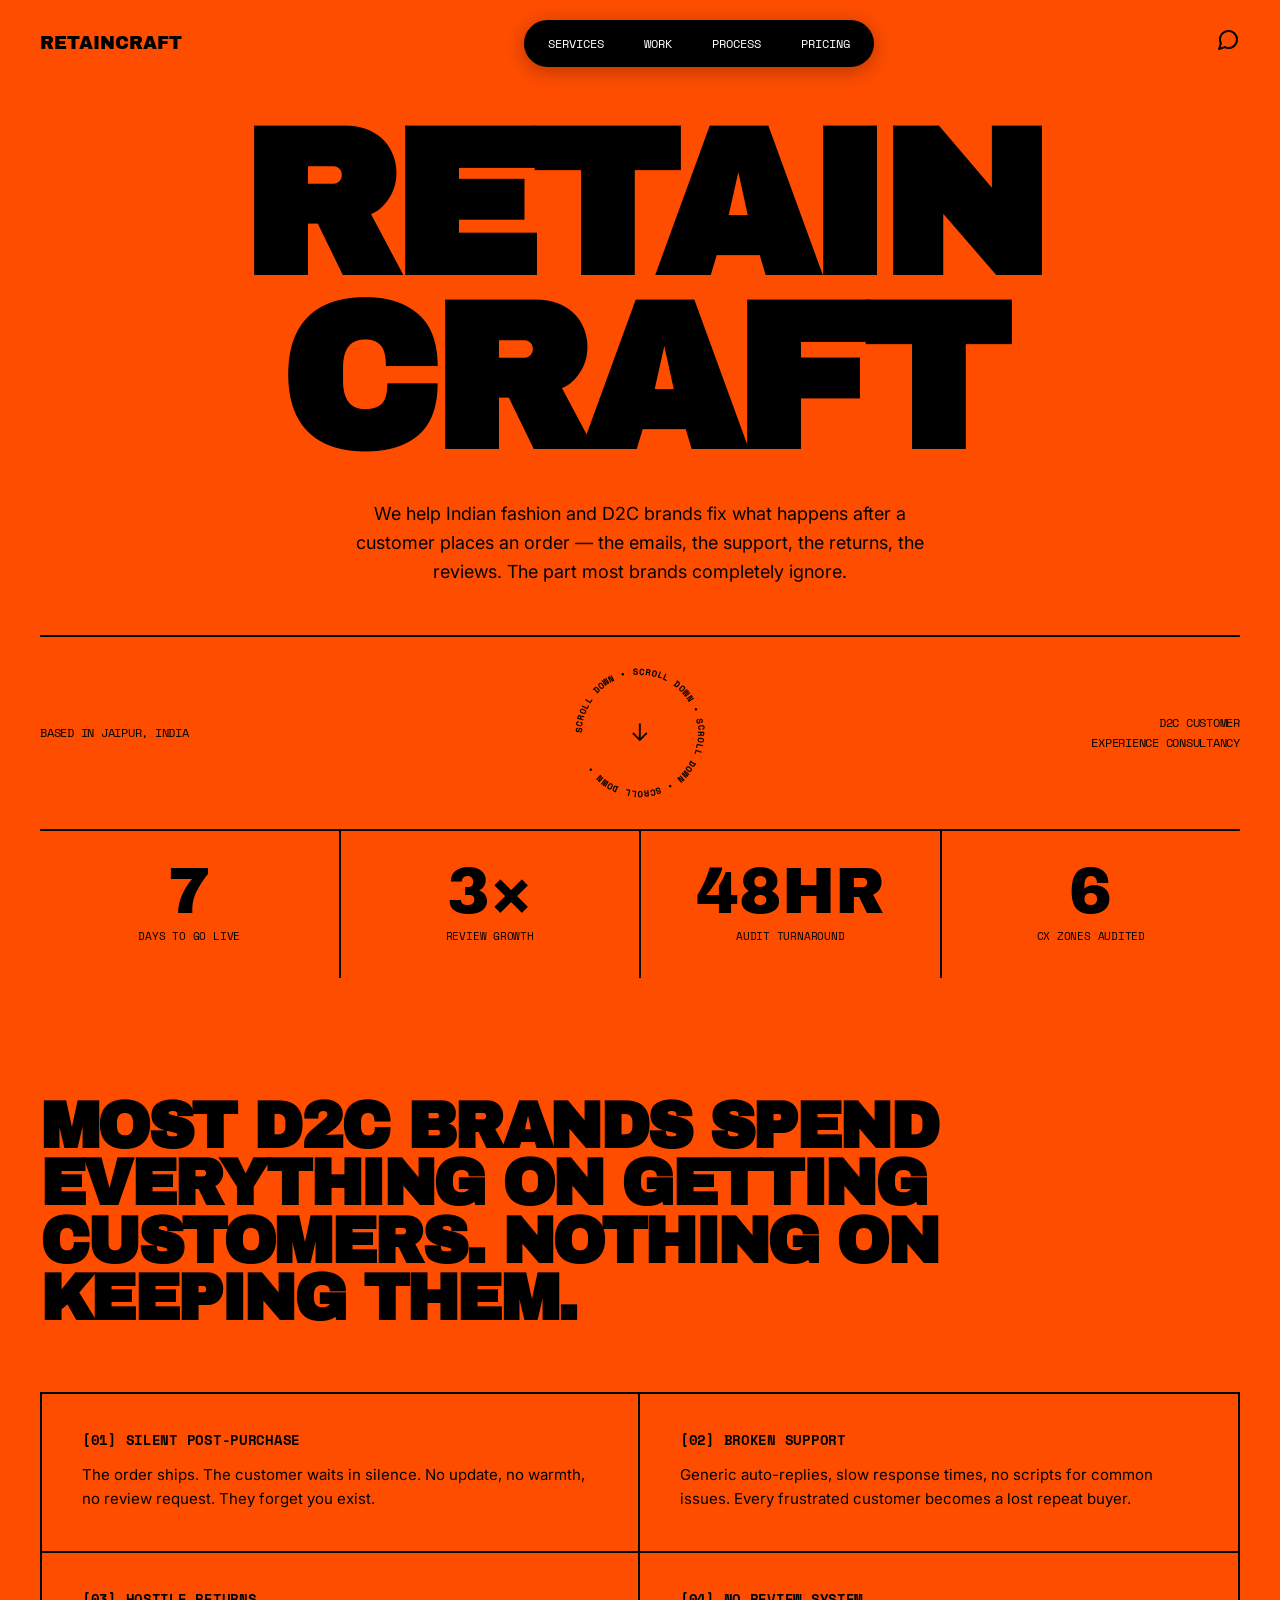
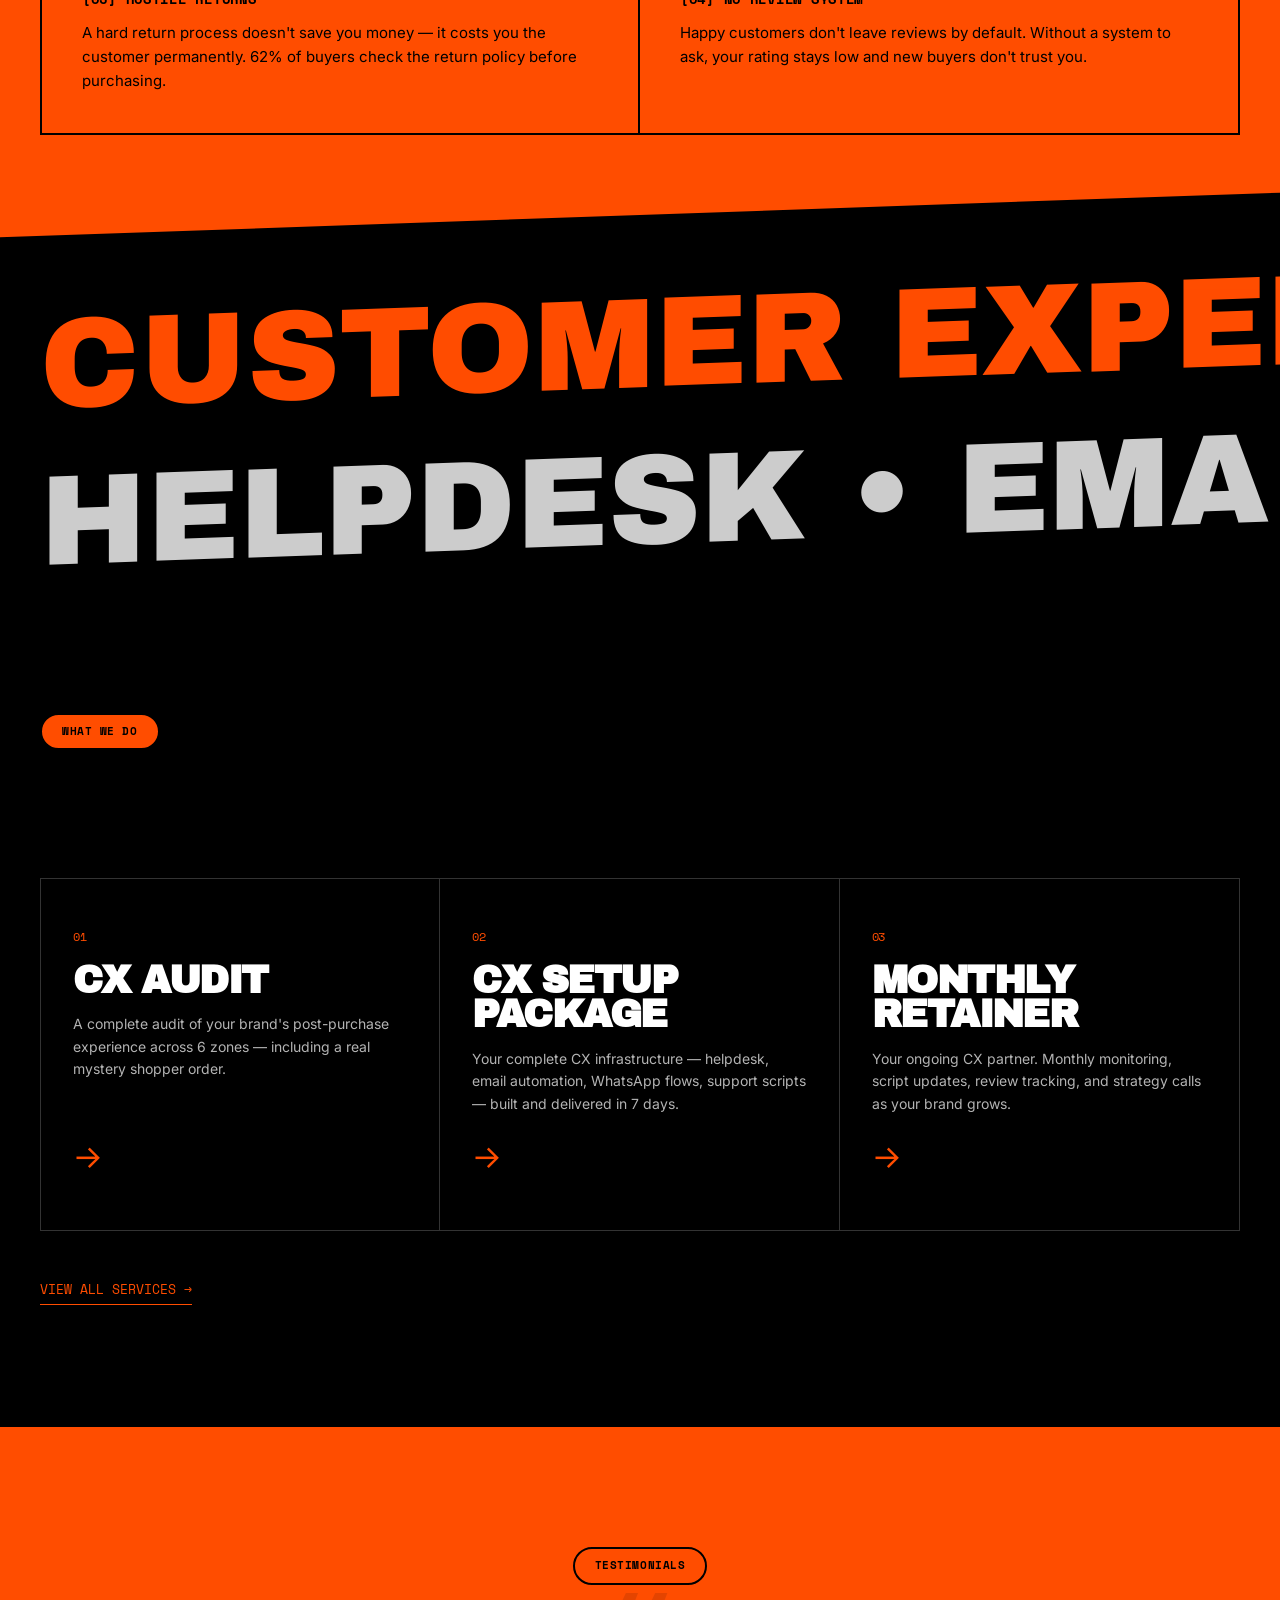
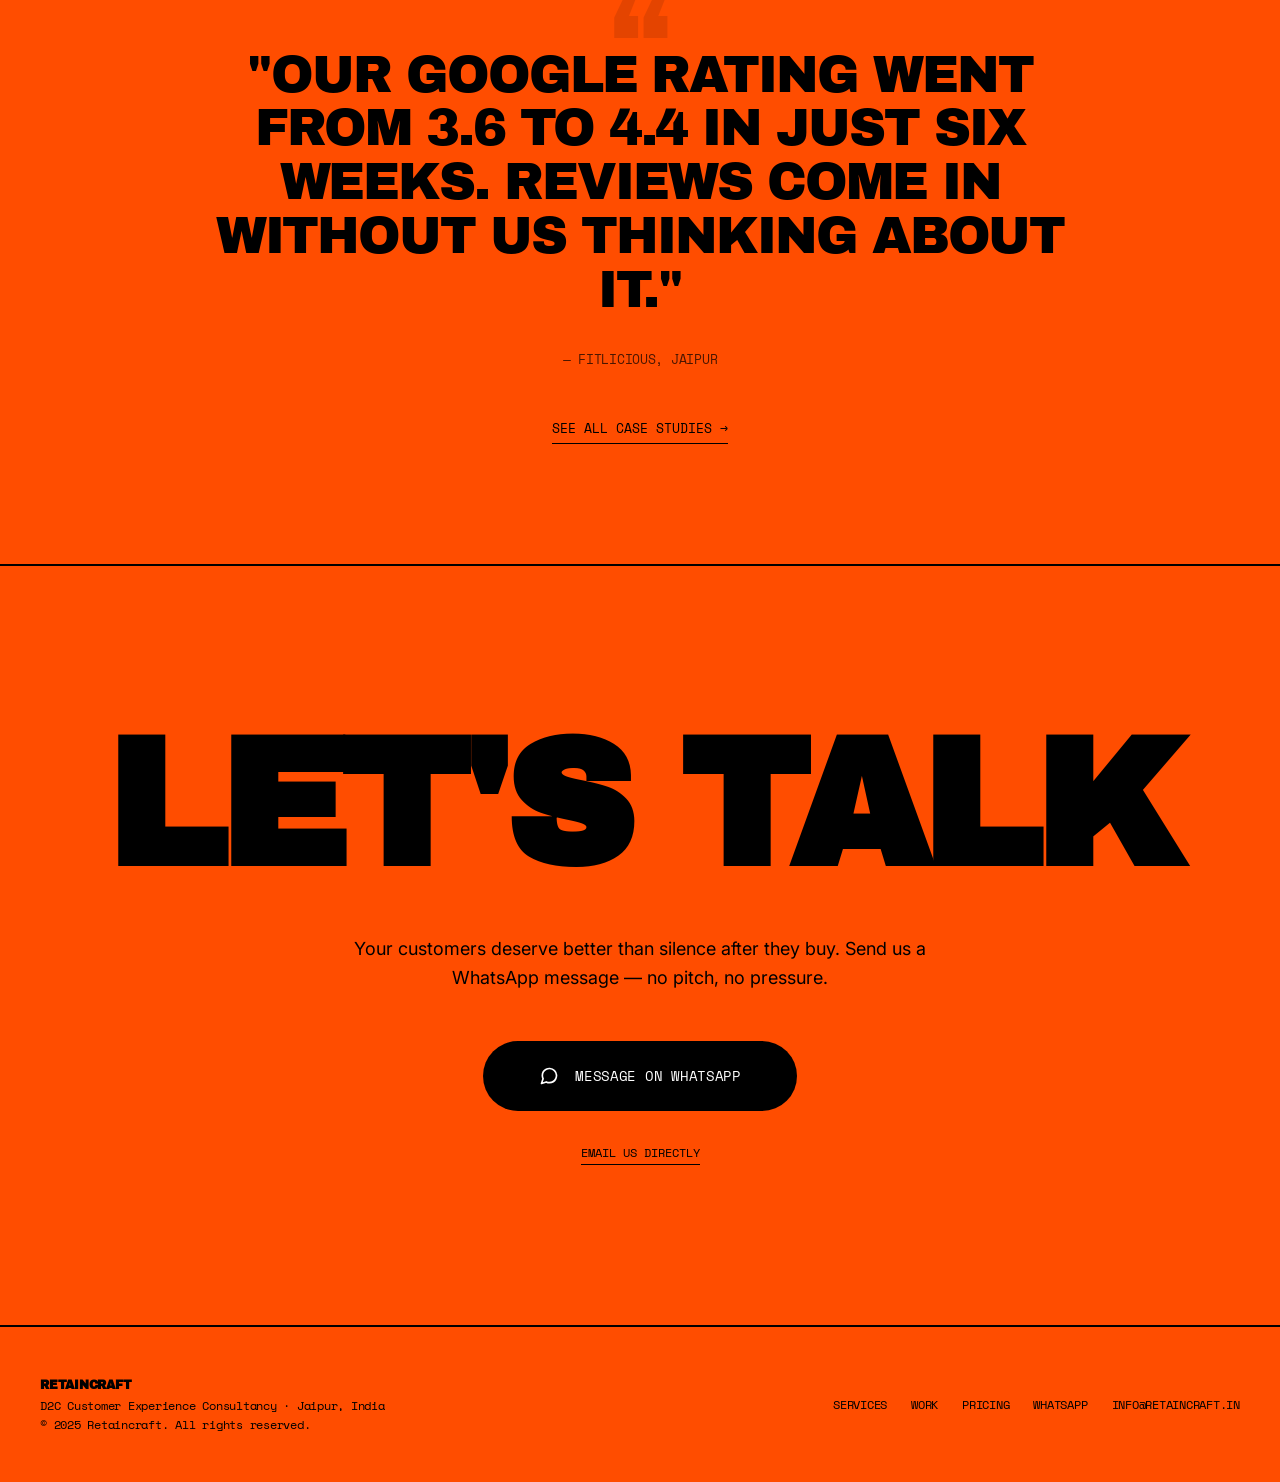
==== commit c90848ef: "Add files via upload" ====
--- a/index.html
+++ b/index.html
@@ -11,12 +11,12 @@
 
   <!-- ═══ NAVIGATION ═══ -->
   <nav class="nav">
-    <a href="#" class="nav-logo">Retaincraft</a>
+    <a href="index.html" class="nav-logo">Retaincraft</a>
     <div class="nav-pill">
-      <a href="#services">Services</a>
-      <a href="#work">Work</a>
-      <a href="#process">Process</a>
-      <a href="#pricing">Pricing</a>
+      <a href="services.html">Services</a>
+      <a href="work.html">Work</a>
+      <a href="process.html">Process</a>
+      <a href="pricing.html">Pricing</a>
     </div>
     <div class="nav-social">
       <a href="https://wa.me/919998096981" target="_blank" aria-label="WhatsApp">
@@ -29,10 +29,10 @@
   <!-- Mobile Nav Overlay -->
   <div class="mobile-nav">
     <button class="mobile-nav-close" aria-label="Close">✕</button>
-    <a href="#services">Services</a>
-    <a href="#work">Work</a>
-    <a href="#process">Process</a>
-    <a href="#pricing">Pricing</a>
+    <a href="services.html">Services</a>
+    <a href="work.html">Work</a>
+    <a href="process.html">Process</a>
+    <a href="pricing.html">Pricing</a>
     <a href="https://wa.me/919998096981" target="_blank">WhatsApp</a>
   </div>
 
@@ -115,257 +115,38 @@
     </div>
   </section>
 
-  <!-- ═══ SERVICES ═══ -->
-  <section class="services" id="services">
-    <div class="section-label mono">[Services] — Three ways to work together</div>
-    
-    <div class="service-item reveal">
-      <div class="service-index mono">01</div>
-      <div class="service-content">
-        <h2 class="service-title heading">CX Audit</h2>
-        <p class="service-desc">A complete audit of your brand's post-purchase experience across 6 zones. We go through your store as a real customer — including placing an actual mystery shopper order — and document every place you're losing customers.</p>
-        <div class="service-tags">
-          <span class="service-tag">6-Zone Audit</span>
-          <span class="service-tag">Mystery Shopper</span>
-          <span class="service-tag">Competitor Analysis</span>
-          <span class="service-tag">48hr Delivery</span>
-        </div>
-      </div>
-      <div class="service-arrow">↗</div>
+  <!-- ═══ SERVICES PREVIEW ═══ -->
+  <section class="services-preview">
+    <div class="section-label">What We Do</div>
+    <div class="services-preview-grid">
+      <a href="services.html" class="services-preview-card reveal">
+        <div class="sp-index mono">01</div>
+        <h3>CX Audit</h3>
+        <p>A complete audit of your brand's post-purchase experience across 6 zones — including a real mystery shopper order.</p>
+        <div class="sp-arrow">→</div>
+      </a>
+      <a href="services.html" class="services-preview-card reveal">
+        <div class="sp-index mono">02</div>
+        <h3>CX Setup Package</h3>
+        <p>Your complete CX infrastructure — helpdesk, email automation, WhatsApp flows, support scripts — built and delivered in 7 days.</p>
+        <div class="sp-arrow">→</div>
+      </a>
+      <a href="services.html" class="services-preview-card reveal">
+        <div class="sp-index mono">03</div>
+        <h3>Monthly Retainer</h3>
+        <p>Your ongoing CX partner. Monthly monitoring, script updates, review tracking, and strategy calls as your brand grows.</p>
+        <div class="sp-arrow">→</div>
+      </a>
     </div>
-
-    <div class="service-item reveal">
-      <div class="service-index mono">02</div>
-      <div class="service-content">
-        <h2 class="service-title heading">CX Setup Package</h2>
-        <p class="service-desc">We don't just tell you what's broken — we fix it. Your complete CX infrastructure, built from scratch: helpdesk, email automation, WhatsApp flows, support scripts, and review strategy. Delivered in 7 days.</p>
-        <div class="service-tags">
-          <span class="service-tag">Helpdesk</span>
-          <span class="service-tag">Email Automation</span>
-          <span class="service-tag">WhatsApp Flows</span>
-          <span class="service-tag">Review Strategy</span>
-          <span class="service-tag">7-Day Setup</span>
-        </div>
-      </div>
-      <div class="service-arrow">↗</div>
-    </div>
-
-    <div class="service-item reveal">
-      <div class="service-index mono">03</div>
-      <div class="service-content">
-        <h2 class="service-title heading">Monthly Retainer</h2>
-        <p class="service-desc">Your ongoing CX partner. We monitor your customer experience monthly, update scripts and flows, track review scores, and make sure the system keeps working as your brand grows.</p>
-        <div class="service-tags">
-          <span class="service-tag">Monthly Check</span>
-          <span class="service-tag">Script Updates</span>
-          <span class="service-tag">Strategy Calls</span>
-          <span class="service-tag">Priority Support</span>
-        </div>
-      </div>
-      <div class="service-arrow">↗</div>
-    </div>
+    <a href="services.html" class="view-all reveal">View All Services →</a>
   </section>
 
-  <!-- ═══ PROCESS ═══ -->
-  <section class="process" id="process">
-    <div class="section-label mono">[Process] — Simple. Transparent. Fast.</div>
-    <h2 class="process-heading heading reveal">From your first message to a live CX system.</h2>
-    <div class="process-grid">
-      <div class="process-step reveal">
-        <div class="process-number">01</div>
-        <h3 class="process-step-title">Message Us</h3>
-        <p>Drop us a message. Tell us about your brand, your biggest CX pain points, and your current order volume. We'll tell you exactly what we'd focus on.</p>
-      </div>
-      <div class="process-step reveal">
-        <div class="process-number">02</div>
-        <h3 class="process-step-title">We Audit</h3>
-        <p>We go through your store as a real customer — placing an order, testing support, evaluating every touchpoint. 48-hour turnaround on the full report.</p>
-      </div>
-      <div class="process-step reveal">
-        <div class="process-number">03</div>
-        <h3 class="process-step-title">Walkthrough</h3>
-        <p>A 1-hour call where we walk you through every finding, your prioritised fix list, and the quick wins you can implement this week.</p>
-      </div>
-      <div class="process-step reveal">
-        <div class="process-number">04</div>
-        <h3 class="process-step-title">We Build</h3>
-        <p>We implement everything — helpdesk, email flows, WhatsApp, scripts — and hand over a fully running CX system within 7 days.</p>
-      </div>
-    </div>
-  </section>
-
-  <!-- ═══ WORK / CASE STUDIES ═══ -->
-  <section class="work" id="work">
-    <div class="section-label mono">[Work] — Brands we've helped grow</div>
-    <h2 class="work-heading heading reveal">Results, not reports.</h2>
-
-    <div class="case-study reveal">
-      <div class="case-index mono">01</div>
-      <div class="case-challenge">
-        <h2 class="case-title">Fitlicious</h2>
-        <h4>Challenge</h4>
-        <p>Loyal base of fitness-conscious customers in Jaipur but sitting at a 3.6-star Google rating. Unhappy customers left reviews while happy ones said nothing. Zero post-order follow-up system.</p>
-      </div>
-      <div class="case-solution">
-        <h4>What We Did</h4>
-        <p>Built a complete review generation system: WhatsApp follow-up 2 hours after delivery, direct Google review link in every order confirmation, packaging insert with QR code, and response scripts for negative reviews.</p>
-      </div>
-    </div>
-
-    <div class="case-study reveal">
-      <div class="case-index mono">02</div>
-      <div class="case-challenge">
-        <h2 class="case-title">Krishna Sweets</h2>
-        <h4>Challenge</h4>
-        <p>A well-known local sweet shop with decades of reputation but a weak online presence. Google rating dipped to 3.8 due to unresolved complaints, no system to encourage satisfied customers to share their experience.</p>
-      </div>
-      <div class="case-solution">
-        <h4>What We Did</h4>
-        <p>Set up QR code at the billing counter, trained counter staff on verbal prompts, wrote personalised responses for every negative review, and created a WhatsApp broadcast strategy for festive season regulars.</p>
-      </div>
-    </div>
-
-    <div class="case-study reveal">
-      <div class="case-index mono">03</div>
-      <div class="case-challenge">
-        <h2 class="case-title">Bhagwati Paan Bhandaar</h2>
-        <h4>Challenge</h4>
-        <p>One of Bikaner's most popular paan counters — but invisible online. Under 15 Google reviews despite serving hundreds daily. No strategy to capture goodwill digitally.</p>
-      </div>
-      <div class="case-solution">
-        <h4>What We Did</h4>
-        <p>Optimised Google Business profile with updated photos, correct categories, full description. Placed review QR card at counter and created a simple staff script. Consistent reviews started flowing within weeks.</p>
-      </div>
-    </div>
-
-    <div class="case-study reveal">
-      <div class="case-index mono">04</div>
-      <div class="case-challenge">
-        <h2 class="case-title">Kora</h2>
-        <h4>Challenge</h4>
-        <p>Beautiful products and growing Instagram following — but completely silent post-purchase experience. After payment, customers heard nothing until delivery. Repeat purchase rate under 12%.</p>
-      </div>
-      <div class="case-solution">
-        <h4>What We Did</h4>
-        <p>Built a 3-email post-purchase sequence, designed packaging insert with QR review code, wrote 6 support scripts for common queries, set up WhatsApp quick replies. Entire setup live within 7 days.</p>
-      </div>
-    </div>
-  </section>
-
-  <!-- ═══ TESTIMONIALS ═══ -->
-  <section class="testimonials">
-    <div class="section-label mono" style="color: var(--black);">[Testimonials] — Results that speak</div>
-    <h2 class="testimonials-heading heading reveal">What they say.</h2>
-
-    <div class="testimonial-item reveal">
-      <p class="testimonial-quote">"Our Google rating went from 3.6 to 4.4 in just six weeks. What surprised me most was how simple the system was once it was set up. Now reviews come in without us thinking about it."</p>
-      <p class="testimonial-author mono">— Fitlicious, Jaipur</p>
-    </div>
-
-    <div class="testimonial-item reveal">
-      <p class="testimonial-quote">"We have been running this shop for 20 years and never thought about online reviews. In one month we went from 15 reviews to over 80."</p>
-      <p class="testimonial-author mono">— Krishna Sweets</p>
-    </div>
-
-    <div class="testimonial-item reveal">
-      <p class="testimonial-quote">"The QR code idea was so simple I could not believe we had not done it before. Within a week people were leaving reviews on their own. Our shop now shows up first."</p>
-      <p class="testimonial-author mono">— Bhagwati Paan Bhandaar, Bikaner</p>
-    </div>
-  </section>
-
-  <!-- ═══ WHY US ═══ -->
-  <section class="why-us">
-    <div class="section-label mono" style="color: var(--black);">[Why Retaincraft]</div>
-    <h2 class="heading reveal" style="font-size: clamp(36px, 6vw, 80px); margin-bottom: 0;">Not just advice. Actual implementation.</h2>
-    <div class="why-grid reveal">
-      <div class="why-card">
-        <h3>D2C Specialists</h3>
-        <p>Not a generalist consultant. Focused exclusively on post-purchase CX for fashion and D2C brands in India.</p>
-      </div>
-      <div class="why-card">
-        <h3>Mystery Shopping</h3>
-        <p>We actually buy from your store. We live the experience. Our audit is grounded in reality, not assumptions.</p>
-      </div>
-      <div class="why-card">
-        <h3>48-Hour Audit</h3>
-        <p>Full 6-zone audit report delivered within 48 hours of starting. No weeks-long engagements to get basic insights.</p>
-      </div>
-      <div class="why-card">
-        <h3>Real Implementation</h3>
-        <p>The Setup Package delivers a live, configured system — not a strategy deck. You see the work, not just the plan.</p>
-      </div>
-      <div class="why-card">
-        <h3>Built for Founders</h3>
-        <p>Built for brands doing ₹0–50L/year. Transparent pricing, no hidden fees, no minimum ad spend requirements.</p>
-      </div>
-      <div class="why-card">
-        <h3>Plain Language</h3>
-        <p>No jargon, no frameworks, no corporate language. Every recommendation is written for a founder, not a board.</p>
-      </div>
-    </div>
-  </section>
-
-  <!-- ═══ PRICING ═══ -->
-  <section class="pricing" id="pricing">
-    <div class="section-label mono">[Pricing] — No hidden fees. No surprises.</div>
-    <h2 class="pricing-heading heading reveal">Choose your plan.</h2>
-    <p class="pricing-sub reveal">Every package includes a free WhatsApp conversation first. If we're not the right fit, you'll know before spending anything.</p>
-
-    <div class="pricing-grid reveal">
-      <div class="pricing-card">
-        <div class="pricing-label mono">Package 01</div>
-        <h3 class="pricing-name">CX Audit</h3>
-        <ul class="pricing-features">
-          <li>Complete 6-zone customer journey audit</li>
-          <li>Mystery shopper order placed</li>
-          <li>2-brand competitor comparison</li>
-          <li>10–15 item prioritised fix list</li>
-          <li>3 zero-budget quick wins</li>
-          <li>1-hour walkthrough call</li>
-          <li>Written report in plain language</li>
-        </ul>
-        <a href="https://wa.me/919998096981?text=Hi%2C+I'm+interested+in+the+CX+Audit+for+my+brand." target="_blank" class="btn-whatsapp">
-          <svg width="18" height="18" viewBox="0 0 24 24" fill="none" stroke="currentColor" stroke-width="2" stroke-linecap="round" stroke-linejoin="round"><path d="M21 11.5a8.38 8.38 0 0 1-.9 3.8 8.5 8.5 0 0 1-7.6 4.7 8.38 8.38 0 0 1-3.8-.9L3 21l1.9-5.7a8.38 8.38 0 0 1-.9-3.8 8.5 8.5 0 0 1 4.7-7.6 8.38 8.38 0 0 1 3.8-.9h.5a8.48 8.48 0 0 1 8 8v.5z"/></svg>
-          Chat on WhatsApp
-        </a>
-      </div>
-
-      <div class="pricing-card">
-        <div class="pricing-label mono">Package 02</div>
-        <h3 class="pricing-name">CX Setup</h3>
-        <ul class="pricing-features">
-          <li>Everything in CX Audit</li>
-          <li>Helpdesk setup (Freshdesk / Tidio)</li>
-          <li>3-email post-purchase automation</li>
-          <li>WhatsApp Business + 8 reply scripts</li>
-          <li>Return policy rewrite</li>
-          <li>Review strategy + packaging insert</li>
-          <li>30-day handoff support</li>
-        </ul>
-        <a href="https://wa.me/919998096981?text=Hi%2C+I'm+interested+in+the+CX+Setup+Package." target="_blank" class="btn-whatsapp">
-          <svg width="18" height="18" viewBox="0 0 24 24" fill="none" stroke="currentColor" stroke-width="2" stroke-linecap="round" stroke-linejoin="round"><path d="M21 11.5a8.38 8.38 0 0 1-.9 3.8 8.5 8.5 0 0 1-7.6 4.7 8.38 8.38 0 0 1-3.8-.9L3 21l1.9-5.7a8.38 8.38 0 0 1-.9-3.8 8.5 8.5 0 0 1 4.7-7.6 8.38 8.38 0 0 1 3.8-.9h.5a8.48 8.48 0 0 1 8 8v.5z"/></svg>
-          Chat on WhatsApp
-        </a>
-      </div>
-
-      <div class="pricing-card">
-        <div class="pricing-label mono">Package 03</div>
-        <h3 class="pricing-name">Monthly Retainer</h3>
-        <ul class="pricing-features">
-          <li>Monthly CX health check</li>
-          <li>Script and flow updates</li>
-          <li>Review score monitoring</li>
-          <li>WhatsApp oversight</li>
-          <li>Monthly strategy call (1 hr)</li>
-          <li>Priority 4-hour response</li>
-          <li>Quarterly mini-audit included</li>
-        </ul>
-        <a href="https://wa.me/919998096981?text=Hi%2C+I'm+interested+in+the+Monthly+Retainer." target="_blank" class="btn-whatsapp">
-          <svg width="18" height="18" viewBox="0 0 24 24" fill="none" stroke="currentColor" stroke-width="2" stroke-linecap="round" stroke-linejoin="round"><path d="M21 11.5a8.38 8.38 0 0 1-.9 3.8 8.5 8.5 0 0 1-7.6 4.7 8.38 8.38 0 0 1-3.8-.9L3 21l1.9-5.7a8.38 8.38 0 0 1-.9-3.8 8.5 8.5 0 0 1 4.7-7.6 8.38 8.38 0 0 1 3.8-.9h.5a8.48 8.48 0 0 1 8 8v.5z"/></svg>
-          Chat on WhatsApp
-        </a>
-      </div>
-    </div>
+  <!-- ═══ TESTIMONIAL HIGHLIGHT ═══ -->
+  <section class="testimonial-highlight reveal">
+    <div class="section-label">Testimonials</div>
+    <div class="th-quote">"Our Google rating went from 3.6 to 4.4 in just six weeks. Reviews come in without us thinking about it."</div>
+    <div class="th-author mono">— Fitlicious, Jaipur</div>
+    <a href="work.html" class="view-all" style="color: var(--black); border-color: var(--black); margin-top: 48px;">See All Case Studies →</a>
   </section>
 
   <!-- ═══ GIANT CTA ═══ -->
@@ -389,9 +170,9 @@
       © 2025 Retaincraft. All rights reserved.
     </div>
     <div class="footer-links">
-      <a href="#services">Services</a>
-      <a href="#work">Work</a>
-      <a href="#pricing">Pricing</a>
+      <a href="services.html">Services</a>
+      <a href="work.html">Work</a>
+      <a href="pricing.html">Pricing</a>
       <a href="https://wa.me/919998096981" target="_blank">WhatsApp</a>
       <a href="mailto:info@retaincraft.in">info@retaincraft.in</a>
     </div>
--- a/styles.css
+++ b/styles.css
@@ -315,11 +315,32 @@
 
 .section-label {
   font-family: 'Space Mono', monospace;
-  font-size: 12px;
-  text-transform: uppercase;
-  letter-spacing: -0.02em;
+  font-size: 11px;
+  text-transform: uppercase;
+  letter-spacing: 0.05em;
   margin-bottom: 64px;
+  color: var(--black);
+  display: inline-block;
+  padding: 8px 20px;
+  background: var(--orange);
+  border: 2px solid var(--black);
+  border-radius: 999px;
+  font-weight: 700;
+}
+
+.services .section-label,
+.work .section-label,
+.pricing .section-label {
+  background: transparent;
+  border-color: var(--orange);
   color: var(--orange);
+}
+
+.testimonials .section-label,
+.why-us .section-label {
+  background: var(--black);
+  color: var(--orange);
+  border-color: var(--black);
 }
 
 .service-item {
@@ -511,31 +532,46 @@
 }
 
 .testimonials-heading {
-  font-size: clamp(36px, 6vw, 80px);
+  font-size: clamp(48px, 8vw, 120px);
   margin-bottom: 80px;
+  position: relative;
+}
+
+.testimonials-heading::before {
+  content: '\201C';
+  font-size: clamp(80px, 14vw, 200px);
+  position: absolute;
+  top: -0.5em;
+  left: -0.05em;
+  opacity: 0.12;
+  line-height: 1;
+  pointer-events: none;
 }
 
 .testimonial-item {
   padding: 48px 0;
   border-top: var(--border);
+  position: relative;
 }
 
 .testimonial-item:last-child { border-bottom: var(--border); }
 
 .testimonial-quote {
   font-family: 'Archivo Black', sans-serif;
-  font-size: clamp(20px, 3vw, 36px);
-  text-transform: uppercase;
-  line-height: 1;
+  font-size: clamp(22px, 3.5vw, 42px);
+  text-transform: uppercase;
+  line-height: 1.05;
   letter-spacing: -0.04em;
   margin-bottom: 24px;
 }
 
 .testimonial-author {
   font-family: 'Space Mono', monospace;
-  font-size: 12px;
+  font-size: 13px;
   text-transform: uppercase;
   opacity: 0.7;
+  padding-left: 24px;
+  border-left: 3px solid var(--black);
 }
 
 /* ── PRICING ── */
@@ -648,6 +684,21 @@
   background: var(--orange);
 }
 
+.why-us-heading {
+  font-size: clamp(40px, 7vw, 100px);
+  margin-bottom: 0;
+  position: relative;
+}
+
+.why-us-heading::after {
+  content: '';
+  display: block;
+  width: 120px;
+  height: 6px;
+  background: var(--black);
+  margin-top: 24px;
+}
+
 .why-grid {
   display: grid;
   grid-template-columns: repeat(3, 1fr);
@@ -669,15 +720,15 @@
 
 .why-card h3 {
   font-family: 'Archivo Black', sans-serif;
-  font-size: 18px;
-  text-transform: uppercase;
-  margin-bottom: 12px;
+  font-size: 22px;
+  text-transform: uppercase;
+  margin-bottom: 16px;
   letter-spacing: -0.04em;
-  line-height: 0.9;
+  line-height: 0.95;
 }
 
 .why-card p {
-  font-size: 14px;
+  font-size: 15px;
   line-height: 1.6;
   opacity: 0.8;
 }
@@ -817,6 +868,230 @@
   transform: translateY(0);
 }
 
+/* ── PAGE HERO (Inner Pages) ── */
+.page-hero {
+  padding: 180px 40px 80px;
+  background: var(--orange);
+  position: relative;
+}
+
+.page-hero-label {
+  font-family: 'Space Mono', monospace;
+  font-size: 11px;
+  text-transform: uppercase;
+  letter-spacing: 0.05em;
+  display: inline-block;
+  padding: 8px 20px;
+  background: var(--black);
+  color: var(--orange);
+  border-radius: 999px;
+  font-weight: 700;
+  margin-bottom: 32px;
+}
+
+.page-hero-title {
+  font-family: 'Archivo Black', sans-serif;
+  font-size: clamp(48px, 10vw, 140px);
+  text-transform: uppercase;
+  line-height: 0.85;
+  letter-spacing: -0.04em;
+  color: var(--black);
+}
+
+.page-hero-desc {
+  font-size: clamp(15px, 1.5vw, 18px);
+  max-width: 600px;
+  margin-top: 24px;
+  line-height: 1.6;
+}
+
+.page-hero-border {
+  width: 100%;
+  border-top: var(--border);
+  margin-top: 48px;
+}
+
+/* ── NAV ACTIVE ── */
+.nav-pill a.active {
+  background: var(--orange);
+  color: var(--black);
+  font-weight: 700;
+}
+
+/* ── PAGE TRANSITION ── */
+body {
+  animation: pageIn 0.5s ease-out;
+}
+
+@keyframes pageIn {
+  from { opacity: 0; transform: translateY(16px); }
+  to { opacity: 1; transform: translateY(0); }
+}
+
+/* ── SERVICES PREVIEW (Homepage) ── */
+.services-preview {
+  background: var(--black);
+  color: var(--white);
+  padding: 120px 40px;
+}
+
+.services-preview-grid {
+  display: grid;
+  grid-template-columns: repeat(3, 1fr);
+  gap: 0;
+  border: 1px solid rgba(255,255,255,0.2);
+  margin-top: 64px;
+}
+
+.services-preview-card {
+  padding: 48px 32px;
+  border-right: 1px solid rgba(255,255,255,0.2);
+  transition: all 0.3s ease;
+  text-decoration: none;
+  color: var(--white);
+  display: flex;
+  flex-direction: column;
+  gap: 16px;
+}
+
+.services-preview-card:last-child { border-right: none; }
+.services-preview-card:hover { background: rgba(255,255,255,0.05); }
+
+.services-preview-card .sp-index {
+  font-family: 'Space Mono', monospace;
+  font-size: 12px;
+  color: var(--orange);
+}
+
+.services-preview-card h3 {
+  font-family: 'Archivo Black', sans-serif;
+  font-size: clamp(24px, 3vw, 40px);
+  text-transform: uppercase;
+  line-height: 0.9;
+  letter-spacing: -0.04em;
+}
+
+.services-preview-card p {
+  font-size: 14px;
+  line-height: 1.6;
+  opacity: 0.7;
+}
+
+.services-preview-card .sp-arrow {
+  font-size: 32px;
+  color: var(--orange);
+  margin-top: auto;
+  transition: transform 0.3s ease;
+}
+
+.services-preview-card:hover .sp-arrow { transform: translateX(8px); }
+
+/* ── VIEW ALL LINK ── */
+.view-all {
+  display: inline-flex;
+  align-items: center;
+  gap: 8px;
+  font-family: 'Space Mono', monospace;
+  font-size: 13px;
+  text-transform: uppercase;
+  color: var(--orange);
+  text-decoration: none;
+  border-bottom: 1px solid var(--orange);
+  padding-bottom: 4px;
+  margin-top: 48px;
+  transition: gap 0.3s ease;
+}
+
+.view-all:hover { gap: 16px; }
+
+/* ── TESTIMONIAL HIGHLIGHT (Homepage) ── */
+.testimonial-highlight {
+  padding: 120px 40px;
+  background: var(--orange);
+  border-top: var(--border);
+  text-align: center;
+}
+
+.testimonial-highlight .th-quote {
+  font-family: 'Archivo Black', sans-serif;
+  font-size: clamp(24px, 4vw, 56px);
+  text-transform: uppercase;
+  line-height: 1.05;
+  letter-spacing: -0.04em;
+  max-width: 900px;
+  margin: 0 auto 32px;
+  position: relative;
+}
+
+.testimonial-highlight .th-quote::before {
+  content: '\201C';
+  font-size: clamp(60px, 10vw, 140px);
+  position: absolute;
+  top: -0.6em;
+  left: 50%;
+  transform: translateX(-50%);
+  opacity: 0.1;
+  pointer-events: none;
+}
+
+.testimonial-highlight .th-author {
+  font-family: 'Space Mono', monospace;
+  font-size: 13px;
+  text-transform: uppercase;
+  opacity: 0.7;
+}
+
+/* ── FAQ ── */
+.faq { padding: 120px 40px; background: var(--orange); }
+
+.faq-heading {
+  font-size: clamp(36px, 6vw, 80px);
+  margin-bottom: 64px;
+}
+
+.faq-item {
+  border-top: var(--border);
+  padding: 32px 0;
+  cursor: pointer;
+}
+
+.faq-item:last-child { border-bottom: var(--border); }
+
+.faq-question {
+  font-family: 'Archivo Black', sans-serif;
+  font-size: 18px;
+  text-transform: uppercase;
+  letter-spacing: -0.02em;
+  display: flex;
+  justify-content: space-between;
+  align-items: center;
+}
+
+.faq-question span {
+  font-size: 24px;
+  transition: transform 0.3s ease;
+}
+
+.faq-item.open .faq-question span { transform: rotate(45deg); }
+
+.faq-answer {
+  max-height: 0;
+  overflow: hidden;
+  transition: max-height 0.4s ease, padding 0.4s ease;
+}
+
+.faq-item.open .faq-answer {
+  max-height: 200px;
+  padding-top: 16px;
+}
+
+.faq-answer p {
+  font-size: 15px;
+  line-height: 1.6;
+  opacity: 0.8;
+  max-width: 700px;
+}
+
 /* ── RESPONSIVE ── */
 @media (max-width: 1024px) {
   .pricing-grid { grid-template-columns: 1fr; }
@@ -828,6 +1103,9 @@
   .why-grid { grid-template-columns: repeat(2, 1fr); }
   .why-card:nth-child(2n) { border-right: none; }
   .why-card:nth-child(3n) { border-right: var(--border); }
+  .services-preview-grid { grid-template-columns: 1fr; }
+  .services-preview-card { border-right: none; border-bottom: 1px solid rgba(255,255,255,0.2); }
+  .services-preview-card:last-child { border-bottom: none; }
 }
 
 @media (max-width: 768px) {
@@ -855,4 +1133,6 @@
   .footer { flex-direction: column; text-align: center; }
   .cta-sub { flex-direction: column; gap: 16px; }
   .scroll-indicator { width: 100px; height: 100px; }
-}
+  .page-hero { padding: 140px 24px 60px; }
+  .services-preview, .testimonial-highlight, .faq { padding: 80px 24px; }
+}
